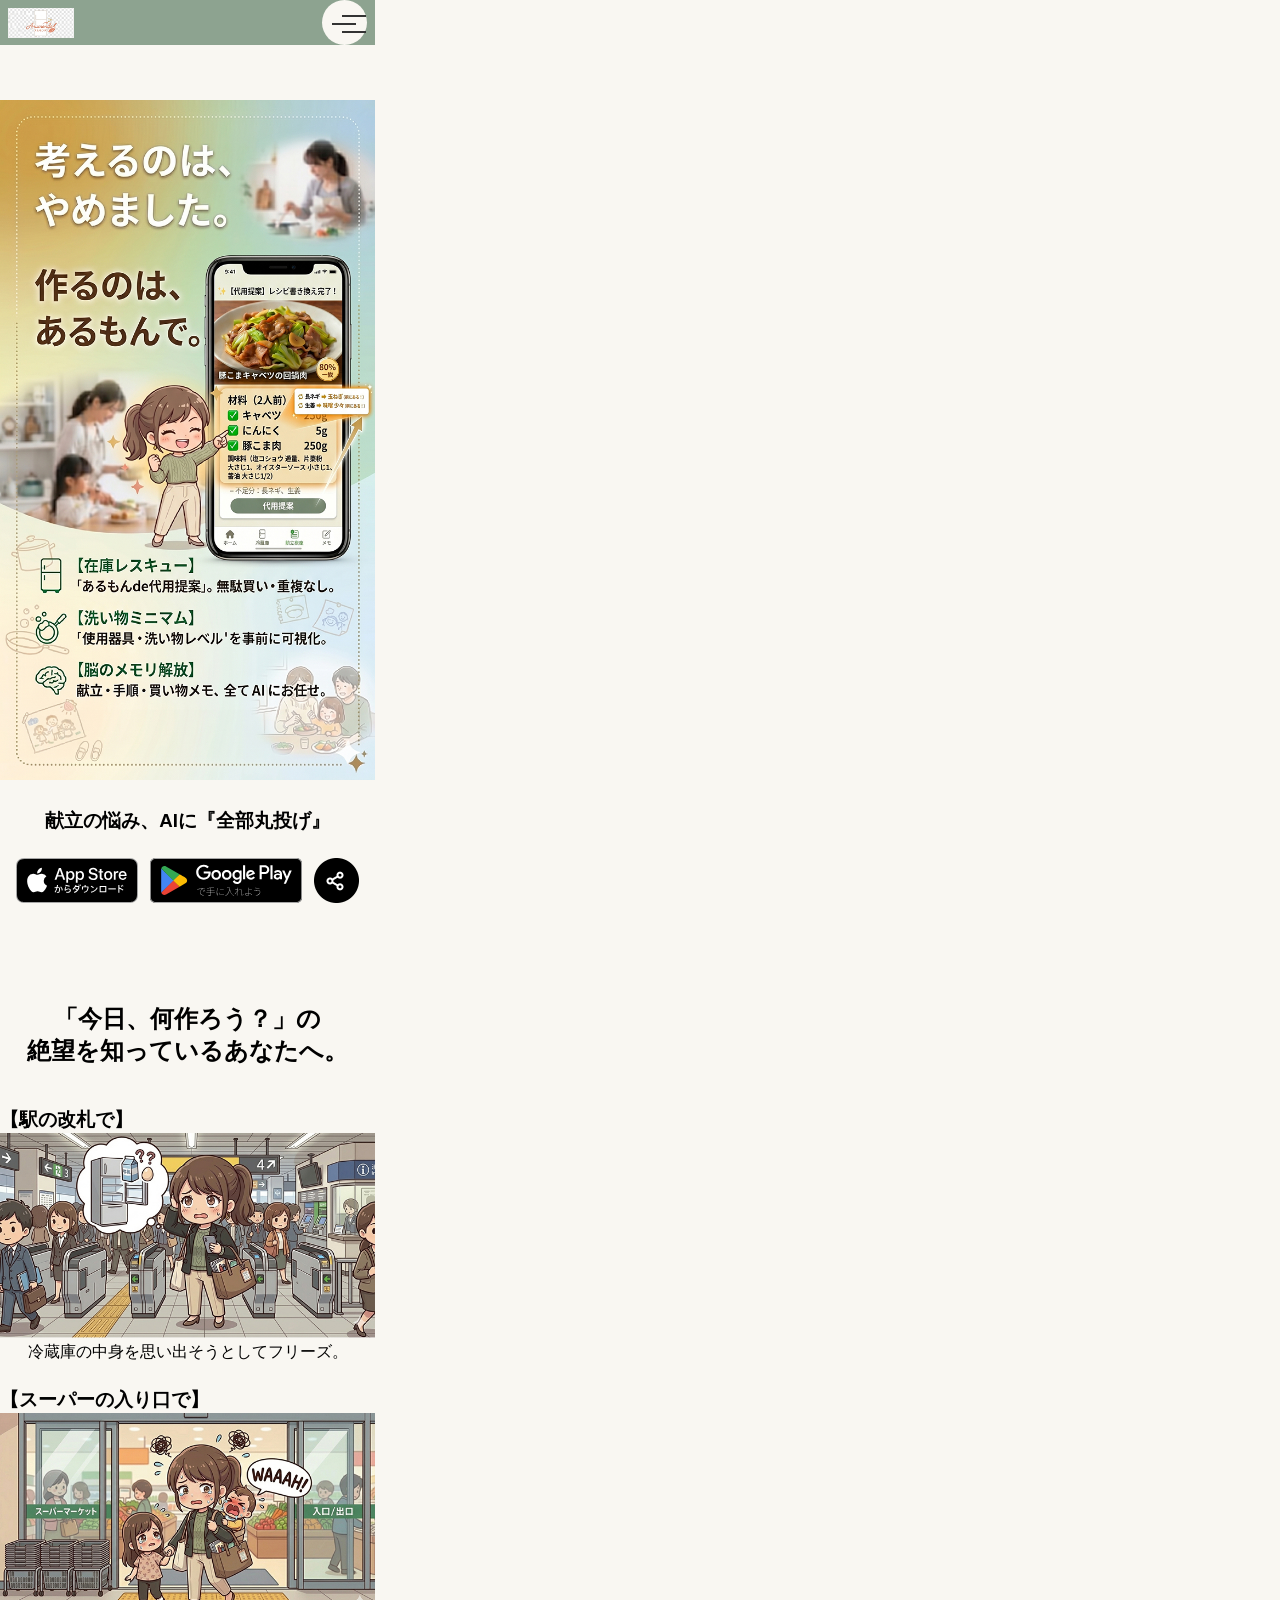
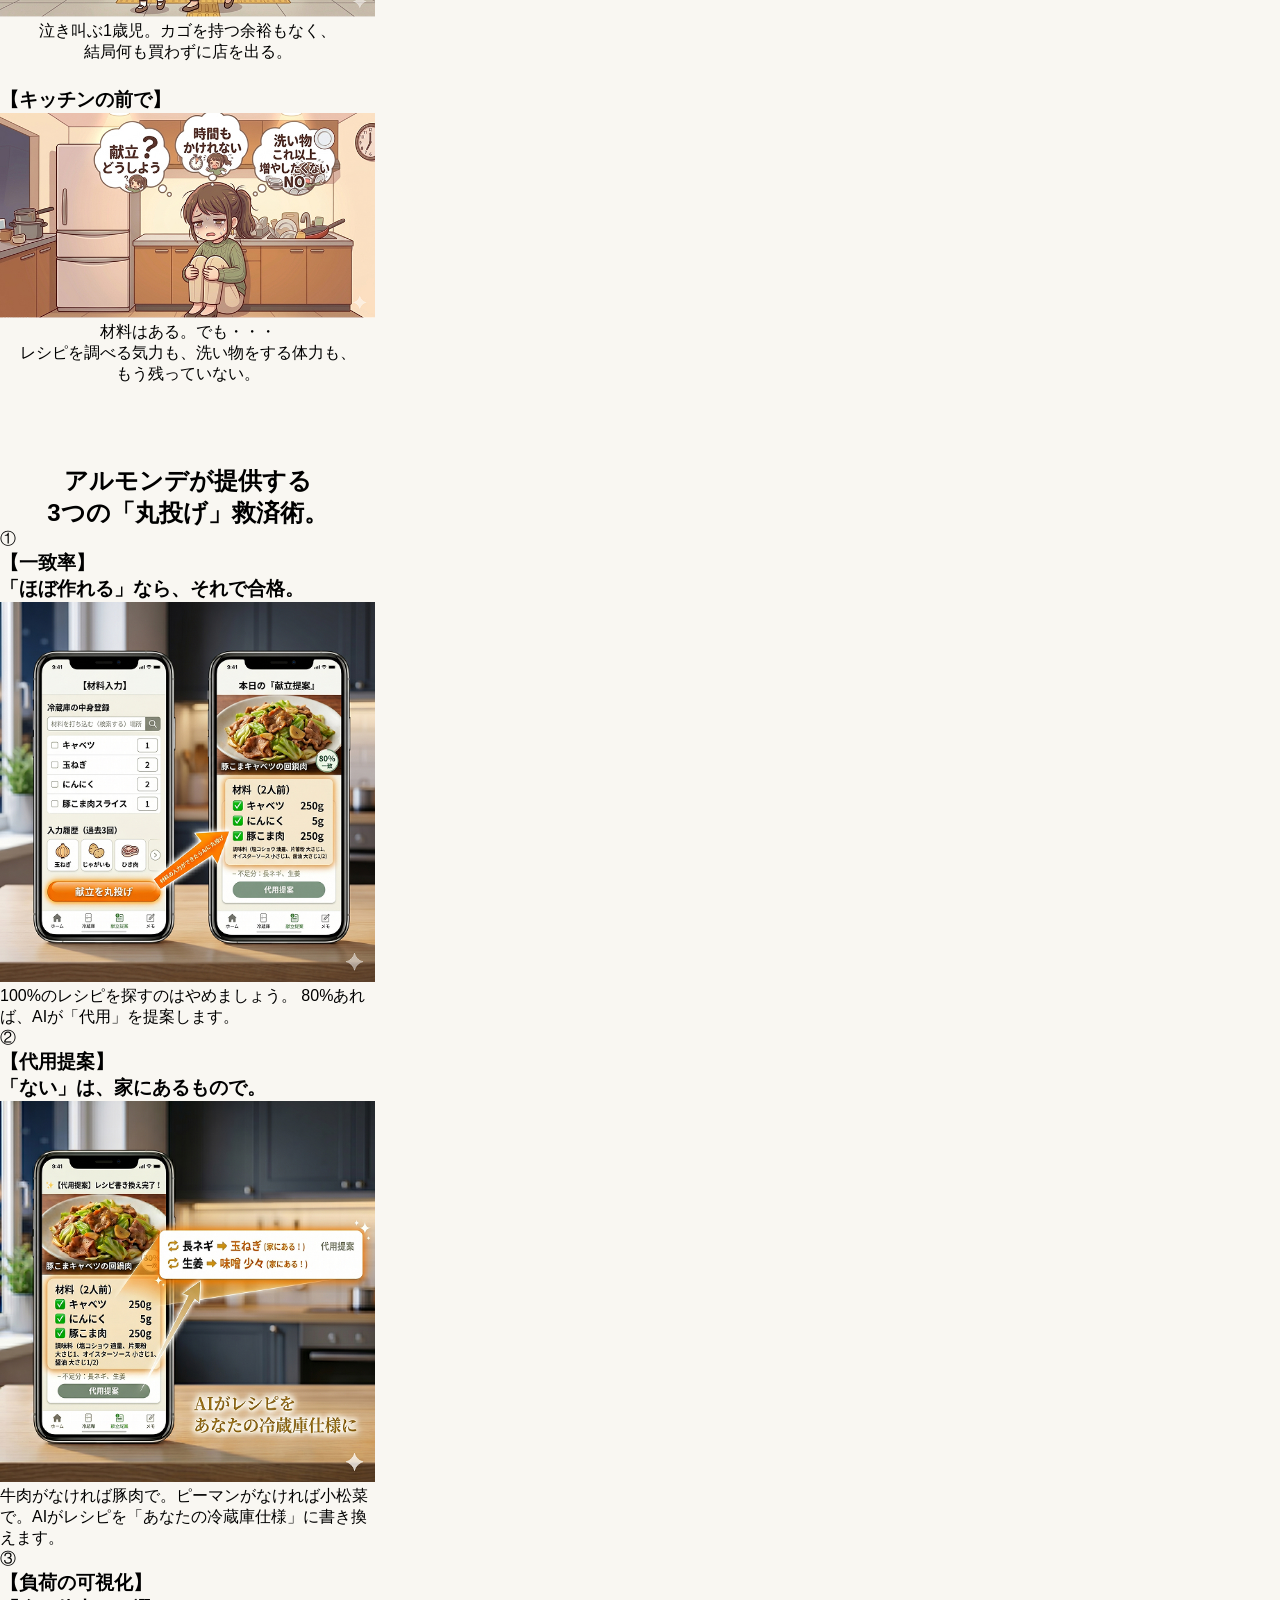
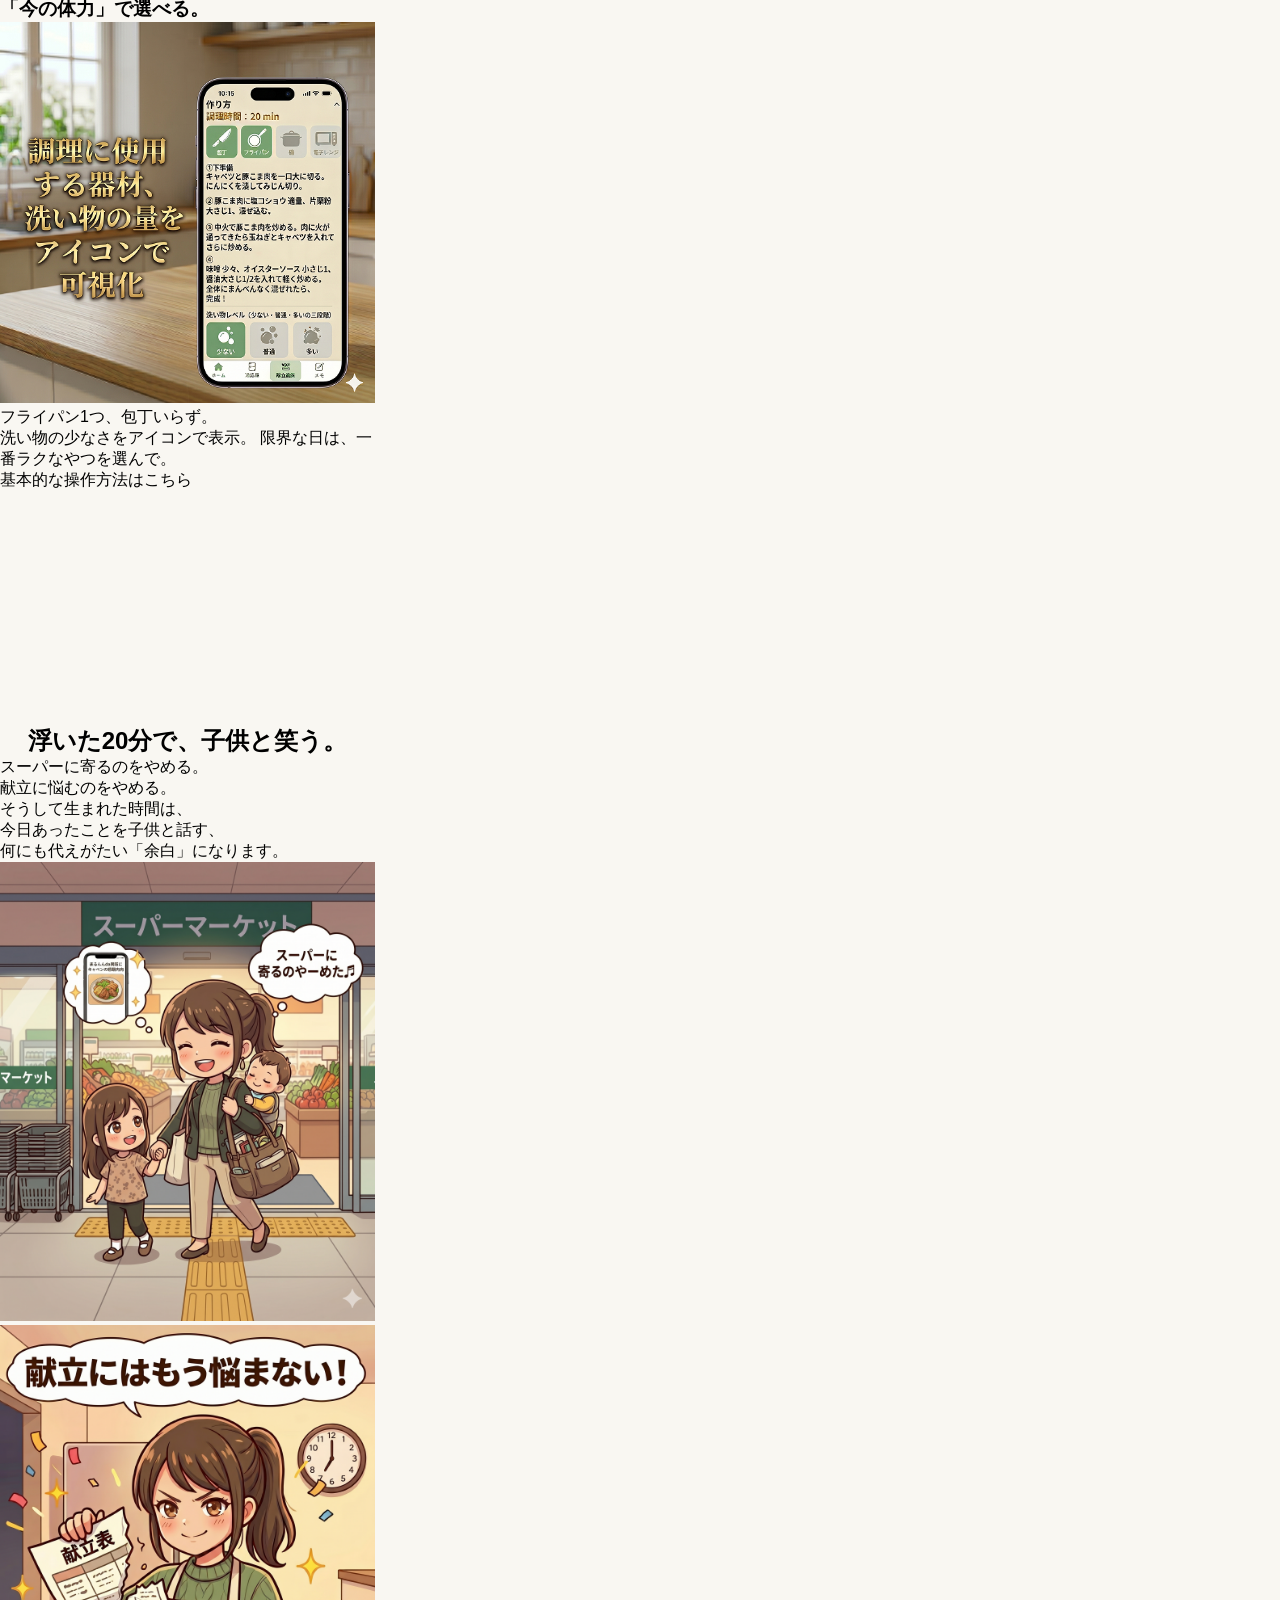
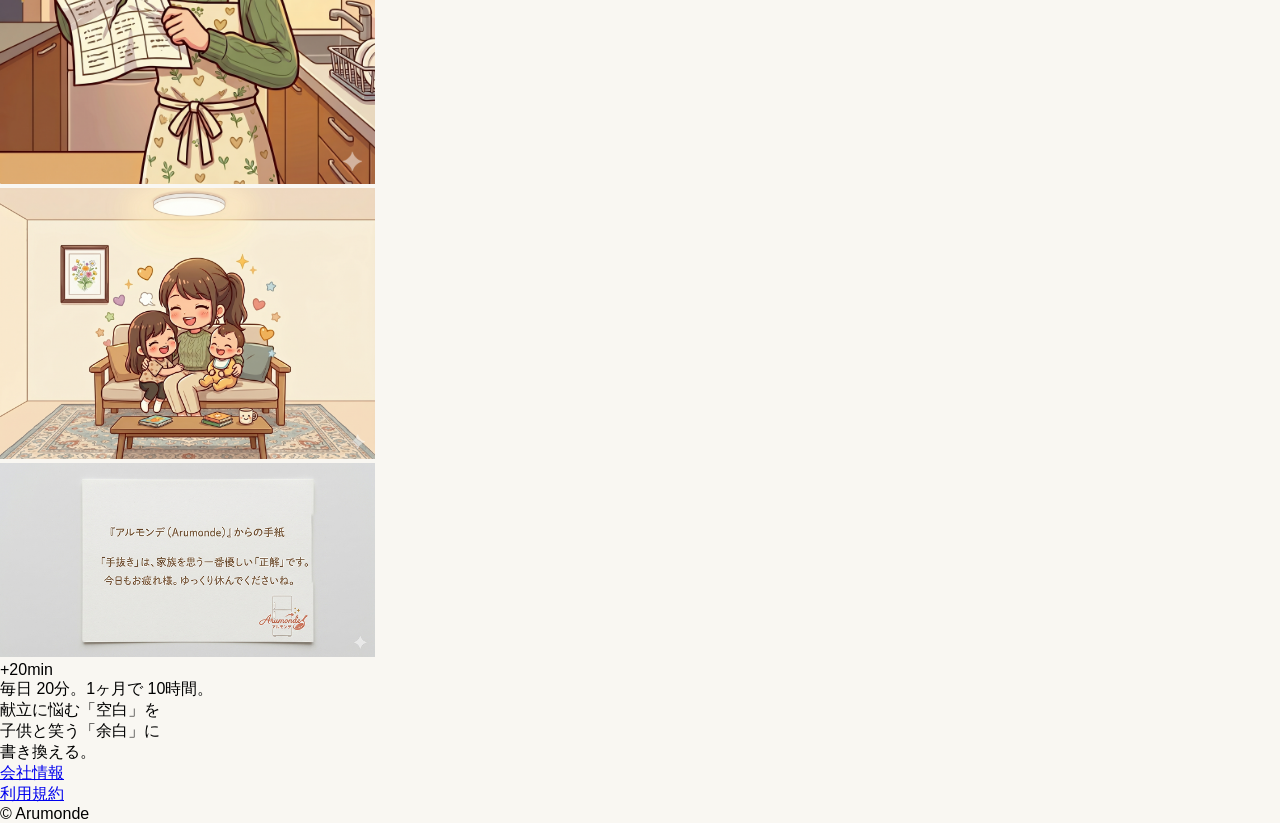
==== index.html @ bc89252e "20260416_放課後作業_main" ====
<!DOCTYPE html>
<html lang="ja">
<head>
    <meta charset="UTF-8">
    <meta name="viewport" content="width=device-width, initial-scale=1.0">
    <title>Arumonde</title>
    <meta name="description" content="">
    <link rel="stylesheet" href="css/style.css">
    <script src="js/script.js" defer></script>
</head>

<body>
    <!-- //ハンバーガーメニュー -->
    <!-- ドロワーボタン -->
    <!-- <button class="drawerButton">
        <span></span>
        <span></span>
        <span></span>
    </button> -->

    <header>
        <div class="header-inner">
            <div class="header-logo">
                <a href="index.html">
                    <img src="images/logo.png" alt="ブランドロゴ">
                </a>
            </div>

            <button type="button" class="hamburger-btn" id="js-hamburger-btn">
                <span></span>
            </button>
        </div>

        <nav id="hamburger-menu">
            <div class="hamburger-content">
                <ul class="menu-list">
                    <li><a href="#">TOP</a></li>
                    <li><a href="#">絶望を知っているあなたへ</a></li>
                    <li><a href="#">3つの丸投げ救済術</a></li>
                    <li><a href="#">20分の余白</a></li>
                    <li><a href="#">Arumondeからの手紙</a></li>
                    <li><a href="#">会社情報</a></li>
                    <li><a href="#">利用規約</a></li> 
                </ul>
            </div>

            <div class="download-container">
                <ul>
                    <li><a href="#"><img src="images/Download_AppStore.svg" alt="Appのダウンロードボタン"></a></li>
                    <li><a href="#"><img src="images/Download_GooglePlay.svg" alt="GooglePlayのダウンロードボタン"></a></li>
                    <li><a href="#"><img src="images/share.png" alt="shareボタンのアイコン"></a></li>
                </ul>
            </div>

            <div class="menu-logo">
            <!-- <a href="/"> -->
                <img src="images/logo.png" alt="ブランドロゴ">
            <!-- </a> -->
            </div>
        </nav> 
    </header>


    <main>
        <section id="hero" class="section-hero">
        <div class="hero-container">
            <div class="hero-visual">
                <img src="images/TOP.jpg" alt="アルモンデ：考えるのを、やめました。作るのは、あるもんで。">
                <h3>献立の悩み、AIに『全部丸投げ』</h3>
            </div>
        </div>
        </section>

            <div class="download-container">
                <ul>
                    <li><a href="#"><img src="images/Download_AppStore.svg" alt="Appのダウンロードボタン"></a></li>
                    <li><a href="#"><img src="images/Download_GooglePlay.svg" alt="GooglePlayのダウンロードボタン"></a></li>
                    <li><a href="#"><img src="images/share.png" alt="shareボタンのアイコン"></a></li>
                </ul>
            </div>


    <!-- // セクション01 絶望編  ------------------------------------ -->
        <section id="despair" class="section-despair">
            <div class="despair-container">
                
                <h2 class="despair-heading">
                    「今日、何作ろう？」の<br>
                    絶望を知っているあなたへ。</h2>

                <div class="despair-content-grid">

                    <article class="despair-card">
                        <h3 class="scene-title">【駅の改札で】</h3>
                        <div class="scene-img">
                            <img src="images/sec01_01.jpg" alt="駅の改札でフリーズする様子">
                        </div>
                        <div class="scene-body">
                            <p>冷蔵庫の中身を思い出そうとしてフリーズ。</p>
                        </div>
                    </article>

                    <article class="despair-card">
                        <h3 class="scene-title">【スーパーの入り口で】</h3>
                        <div class="scene-img">
                            <img src="images/sec01_02.jpg" alt="スーパーの入り口で泣き叫ぶ子供と困る様子">
                        </div>
                        <div class="scene-body">
                            <p>泣き叫ぶ1歳児。カゴを持つ余裕もなく、<br>
                                結局何も買わずに店を出る。</p>
                        </div>
                    </article>

                    <article class="despair-card">
                        <h3 class="scene-title">【キッチンの前で】</h3>
                        <div class="scene-img">
                            <img src="images/sec01_03.jpg" alt="台所で動けなくなっている様子">
                        </div>
                        <div class="scene-body">
                            <p>材料はある。でも・・・<br>
                                レシピを調べる気力も、洗い物をする体力も、<br>
                                もう残っていない。</p>
                        </div>
                    </article>
                </div>
            </div>
        </section>

    <!-- // セクション02 救済編  ------------------------------------ -->
        <section id="solutions" class="section-solutions">
            <div class="solutions-container">

            <h2 class="solutions-heading">
                アルモンデが提供する<br>
                3つの「丸投げ」救済術。</h2>

            <div class="solutions-list">

                <div class="solution-item">
                    <div class="solution-header">
                        <span class="solution-number">①</span>
                        <h3 class="solution-title">
                            【一致率】<br>
                            「ほぼ作れる」なら、それで合格。</h3>
                    </div>
                    <div class="solution-visual">
                        <img src="images/sec02_01.jpg" alt="レシピの一致率表示のイメージ">
                    </div>
                    <div class="solution-body">
                        <p>100%のレシピを探すのはやめましょう。
                            80%あれば、AIが「代用」を提案します。</p>
                    </div>
                </div>

                <div class="solution-item">
                    <div class="solution-header">
                        <span class="solution-number">②</span>
                        <h3 class="solution-title">
                            【代用提案】<br>
                            「ない」は、家にあるもので。</h3>
                    </div>
                    <div class="solution-visual">
                        <img src="images/sec02_02.jpg" alt="食材の代用提案イメージ">
                    </div>
                    <div class="solution-body">
                        <p>牛肉がなければ豚肉で。ピーマンがなければ小松菜で。AIがレシピを「あなたの冷蔵庫仕様」に書き換えます。</p>
                    </div>
                </div>

                <div class="solution-item">
                    <div class="solution-header">
                        <span class="solution-number">③</span>
                        <h3 class="solution-title">
                            【負荷の可視化】<br>
                            「今の体力」で選べる。</h3>
                    </div>
                    <div class="solution-visual">
                        <img src="images/sec02_03.jpg" alt="調理負荷のアイコン表示イメージ">
                    </div>
                    <div class="solution-body">
                        <p>フライパン1つ、包丁いらず。<br>
                            洗い物の少なさをアイコンで表示。
                            限界な日は、一番ラクなやつを選んで。</p>
                    </div>
                    </div>
                </div>

                <div>
                    <p>基本的な操作方法はこちら</p>
                    <!-- **ここにYouTubeを貼り付ける** -->
                    <video src=""></video>
                </div>
            </div>
        </section>

    <!-- // セクション03 20分の余白  --------------------------------- -->
        <section id="experience" class="section-experience">
            <div class="experience-container">

                <div class="experience-header">
                    <h2 class="experience-title">浮いた20分で、子供と笑う。</h2>
                </div>

                <div class="experience-copy">
                    <p>
                        スーパーに寄るのをやめる。<br>
                        献立に悩むのをやめる。<br>
                        そうして生まれた時間は、<br>
                        今日あったことを子供と話す、<br>
                        何にも代えがたい「余白」になります。
                    </p>
                </div>

                <div class="experience-gallery">
                    <div class="gallery-row-top">
                        <div class="gallery-item img-upper-left">
                            <img src="images/sec03_01.png" alt="スーパーに寄るのをやめたイメージ1">
                        </div>
                        <div class="gallery-item img-upper-right">
                            <img src="images/sec03_02.png" alt="献立に悩むのをやめたイメージ2">
                        </div>
                    </div>

                    <div class="gallery-row-bottom">
                        <div class="gallery-item img-lower-full">
                            <img src="images/sec03_03.png" alt="家族の団らんのイメージ">
                        </div>
                    </div>
                </div>
            </div>
        </section> 

    <!-- // セクション04 手紙  ------------------------------------ -->
        <section>
            <div>
                <img src="images/sec04_letter.jpg" alt="アルモンデからの手紙イメージ">
            </div>
        </section>
    </main>


    <footer class="site-footer">
        <div class="footer-cta">
            <div class="cta-container">
                
                <div class="cta-hero-text">
                    <span class="plus-symbol">+</span>20min
                </div>

                <p class="cta-stats">
                    毎日 20分。1ヶ月で 10時間。
                </p>

                <p class="cta-message">
                    献立に悩む「空白」を<br>
                    子供と笑う「余白」に<br>
                    書き換える。
                </p>
            </div>
        </div>

        <div class="footer-info">
            <div class="info-container">

                <ul class="footer-nav">
                    <li><a href="company.html">会社情報</a></li>
                    <li><a href="terms.html">利用規約</a></li>
                </ul>

                <p class="copyright">&copy; Arumonde</p>
            </div>
        </div>
    </footer>
</body>

</html>
---- css/style.css ----
@charset "UTF-8";
/* これはリセットCSSです */
/* resset.dev • v5.0.2 */
/* # =================================================================
   # Global selectors
   # ================================================================= */
html {
  box-sizing: border-box;
  -webkit-text-size-adjust: 100%; /* Prevent adjustments of font size after orientation changes in iOS */
  word-break: normal;
  -moz-tab-size: 4;
  -o-tab-size: 4;
     tab-size: 4;
  font-size: 100%;
  max-width: 375px; /* スマホ幅375pxを基準にする */
}

*,
::before,
::after {
  background-repeat: no-repeat; /* Set `background-repeat: no-repeat` to all elements and pseudo elements */
  box-sizing: inherit;
}

::before,
::after {
  text-decoration: inherit; /* Inherit text-decoration and vertical align to ::before and ::after pseudo elements */
  vertical-align: inherit;
}

* {
  padding: 0; /* Reset `padding` and `margin` of all elements */
  margin: 0;
}

/* # =================================================================
   # General elements
   # ================================================================= */
hr {
  overflow: visible; /* Show the overflow in Edge and IE */
  height: 0; /* Add the correct box sizing in Firefox */
  color: inherit; /* Correct border color in Firefox. */
}

details,
main {
  display: block; /* Render the `main` element consistently in IE. */
}

summary {
  display: list-item; /* Add the correct display in all browsers */
}

small {
  font-size: 80%; /* Set font-size to 80% in `small` elements */
}

[hidden] {
  display: none; /* Add the correct display in IE */
}

abbr[title] {
  border-bottom: none; /* Remove the bottom border in Chrome 57 */
  /* Add the correct text decoration in Chrome, Edge, IE, Opera, and Safari */
  text-decoration: underline;
  -webkit-text-decoration: underline dotted;
          text-decoration: underline dotted;
}

a {
  background-color: transparent; /* Remove the gray background on active links in IE 10 */
}

a:active,
a:hover {
  outline-width: 0; /* Remove the outline when hovering in all browsers */
}

code,
kbd,
pre,
samp {
  font-family: monospace, monospace; /* Specify the font family of code elements */
}

pre {
  font-size: 1em; /* Correct the odd `em` font sizing in all browsers */
}

b,
strong {
  font-weight: bolder; /* Add the correct font weight in Chrome, Edge, and Safari */
}

/* https://gist.github.com/unruthless/413930 */
sub,
sup {
  font-size: 75%;
  line-height: 0;
  position: relative;
  vertical-align: baseline;
}

sub {
  bottom: -0.25em;
}

sup {
  top: -0.5em;
}

table {
  border-color: inherit; /* Correct border color in all Chrome, Edge, and Safari. */
  text-indent: 0; /* Remove text indentation in Chrome, Edge, and Safari */
}

iframe {
  border-style: none;
}

/* # =================================================================
   # Forms
   # ================================================================= */
input {
  border-radius: 0;
}

[type=number]::-webkit-inner-spin-button,
[type=number]::-webkit-outer-spin-button {
  height: auto; /* Correct the cursor style of increment and decrement buttons in Chrome */
}

[type=search] {
  -webkit-appearance: textfield; /* Correct the odd appearance in Chrome and Safari */
  outline-offset: -2px; /* Correct the outline style in Safari */
}

[type=search]::-webkit-search-decoration {
  -webkit-appearance: none; /* Remove the inner padding in Chrome and Safari on macOS */
}

textarea {
  overflow: auto; /* Internet Explorer 11+ */
  resize: vertical; /* Specify textarea resizability */
}

button,
input,
optgroup,
select,
textarea {
  font: inherit; /* Specify font inheritance of form elements */
}

optgroup {
  font-weight: bold; /* Restore the font weight unset by the previous rule */
}

button {
  overflow: visible; /* Address `overflow` set to `hidden` in IE 8/9/10/11 */
}

button,
select {
  text-transform: none; /* Firefox 40+, Internet Explorer 11- */
}

/* Apply cursor pointer to button elements */
button,
[type=button],
[type=reset],
[type=submit],
[role=button] {
  cursor: pointer;
}

/* Remove inner padding and border in Firefox 4+ */
button::-moz-focus-inner,
[type=button]::-moz-focus-inner,
[type=reset]::-moz-focus-inner,
[type=submit]::-moz-focus-inner {
  border-style: none;
  padding: 0;
}

/* Replace focus style removed in the border reset above */
button:-moz-focusring,
[type=button]::-moz-focus-inner,
[type=reset]::-moz-focus-inner,
[type=submit]::-moz-focus-inner {
  outline: 1px dotted ButtonText;
}

button,
html [type=button],
[type=reset],
[type=submit] {
  -webkit-appearance: button; /* Correct the inability to style clickable types in iOS */
}

/* Remove the default button styling in all browsers */
button,
input,
select,
textarea {
  background-color: transparent;
  border-style: none;
}

a:focus,
button:focus,
input:focus,
select:focus,
textarea:focus {
  outline-width: 0;
}

/* Style select like a standard input */
select {
  -moz-appearance: none; /* Firefox 36+ */
  -webkit-appearance: none; /* Chrome 41+ */
}

select::-ms-expand {
  display: none; /* Internet Explorer 11+ */
}

select::-ms-value {
  color: currentColor; /* Internet Explorer 11+ */
}

legend {
  border: 0; /* Correct `color` not being inherited in IE 8/9/10/11 */
  color: inherit; /* Correct the color inheritance from `fieldset` elements in IE */
  display: table; /* Correct the text wrapping in Edge and IE */
  max-width: 100%; /* Correct the text wrapping in Edge and IE */
  white-space: normal; /* Correct the text wrapping in Edge and IE */
  max-width: 100%; /* Correct the text wrapping in Edge 18- and IE */
}

::-webkit-file-upload-button {
  /* Correct the inability to style clickable types in iOS and Safari */
  -webkit-appearance: button;
  color: inherit;
  font: inherit; /* Change font properties to `inherit` in Chrome and Safari */
}

/* Replace pointer cursor in disabled elements */
[disabled] {
  cursor: default;
}

/* # =================================================================
   # Specify media element style
   # ================================================================= */
img {
  border-style: none; /* Remove border when inside `a` element in IE 8/9/10 */
  max-width: 100%;
}

/* Add the correct vertical alignment in Chrome, Firefox, and Opera */
progress {
  vertical-align: baseline;
}

/* # =================================================================
   # Accessibility
   # ================================================================= */
/* Specify the progress cursor of updating elements */
[aria-busy=true] {
  cursor: progress;
}

/* Specify the pointer cursor of trigger elements */
[aria-controls] {
  cursor: pointer;
}

/* Specify the unstyled cursor of disabled, not-editable, or otherwise inoperable elements */
[aria-disabled=true] {
  cursor: default;
}

body {
  font-family: "LINE Seed JP", sans-serif;
  font-weight: 400;
  background-color: #F9F7F2;
}

/* --- 1. 基本設定（メインコンテンツの埋もれ防止） --- */
body {
  margin: 0;
  padding: 0;
}

main {
  padding-top: 55px; /* 固定ヘッダーの高さ分だけ下に下げる */
}

/* --- 2. 固定ヘッダーバー --- */
.site-header {
  position: fixed;
  top: 0;
  left: 0;
  width: 100%;
  height: 55px;
  background-color: #8DA390;
  box-shadow: 0 2px 10px rgba(0, 0, 0, 0.05); /* 軽い影 */
  z-index: 1000;
}

.header-inner {
  max-width: 375px; /* スマホ幅375pxを基準にする */
  height: 100%;
  padding: 0 8px; /* 左右の余白 */
  display: flex;
  justify-content: space-between; /* ロゴとボタンを左右に飛ばす */
  align-items: center; /* 上下中央揃え */
  background-color: #8DA390;
}

/* ロゴのサイズ */
.header-logo img {
  height: 30px; /* 55pxに収まるよう調整 */
  width: auto;
  display: block;
}

/* --- 3. ハンバーガーボタン（JSのis-activeで変化） --- */
.hamburger-btn {
  -webkit-appearance: none;
     -moz-appearance: none;
          appearance: none;
  background: transparent;
  border: none;
  cursor: pointer;
  width: 45px;
  height: 45px;
  background-color: #F9F7F2;
  border-radius: 28px;
  position: relative;
  z-index: 1100; /* メニューより上に */
}

/* 三本線の共通設定 */
.hamburger-btn span,
.hamburger-btn span::before,
.hamburger-btn span::after {
  content: "";
  display: block;
  height: 2px;
  width: 24px;
  background-color: #333;
  position: absolute;
  left: 10px;
  transition: all 0.3s ease; /* アニメーション速度 */
}

/* 線を上下に配置 */
.hamburger-btn span::before {
  top: -8px;
}

.hamburger-btn span::after {
  top: 8px;
}

/* 【JSで付与されるクラス】ボタンが×になる設定 */
.hamburger-btn.is-active span {
  background-color: transparent; /* 真ん中の線を消す */
}

.hamburger-btn.is-active span::before {
  transform: rotate(45deg);
  top: 0;
}

.hamburger-btn.is-active span::after {
  transform: rotate(-45deg);
  top: 0;
}

/* --- 4. スライドメニュー本体 --- */
#hamburger-menu {
  position: fixed;
  top: 0; /* 55pxからではなく0からにすると全画面感が出る */
  right: -100%; /* 初期状態は画面の外（右） */
  width: 100%;
  height: 100vh;
  background-color: rgba(255, 255, 255, 0.98);
  z-index: 1050;
  transition: right 0.4s ease; /* スライドの速さ */
  padding-top: 80px; /* ボタンと被らないように上部を開ける */
  overflow-y: auto;
}

/* 【JSで付与されるクラス】メニューが右から出てくる */
#hamburger-menu.is-active {
  right: 0;
}

/* --- 5. メニュー内部のレイアウト --- */
.hamburger-content {
  display: flex;
  flex-direction: column;
  align-items: center;
  padding: 20px;
}

/* リンク一覧 */
.hamburger-content ul {
  list-style: none;
  padding: 0;
  margin: 0 0 30px 0;
  text-align: center;
}

.hamburger-content ul li {
  margin-bottom: 20px;
}

.hamburger-content ul li a {
  text-decoration: none;
  color: #333;
  font-size: 16px;
  font-weight: bold;
}

/* ダウンロードボタン画像 */
.download-container ul {
  display: flex; /* 横並びにする */
  list-style: none; /* メニューの「・」を消す */
  padding: 0; /* 余計な余白をリセット */
  margin: 0; /* 余計な余白をリセット */
  justify-content: center; /* 中央寄せ（左寄せなら flex-start） */
  align-items: center; /* 垂直方向の真ん中を揃える */
  gap: 12px; /* ボタン同士の隙間（お好みで調整） */
}

.download-container img {
  width: auto;
  height: 45px;
}

/* ロゴ */
.menu-logo {
  margin-top: 40px;
  padding-bottom: 50px;
}

.menu-logo img {
  width: 120px;
  height: auto;
}

.hero-visual h3 {
  font-weight: 700;
  text-align: center;
  margin: 24px 0;
}

h2 {
  font-size: 24px;
  text-align: center;
}

#despair,
#solutions,
#experience {
  margin-top: 80px;
}

.despair-heading {
  display: flex;
  justify-content: center;
  padding: 16px;
}

.scene-title {
  margin-top: 24px;
}

.scene-body p {
  text-align: center;
}/*# sourceMappingURL=style.css.map */
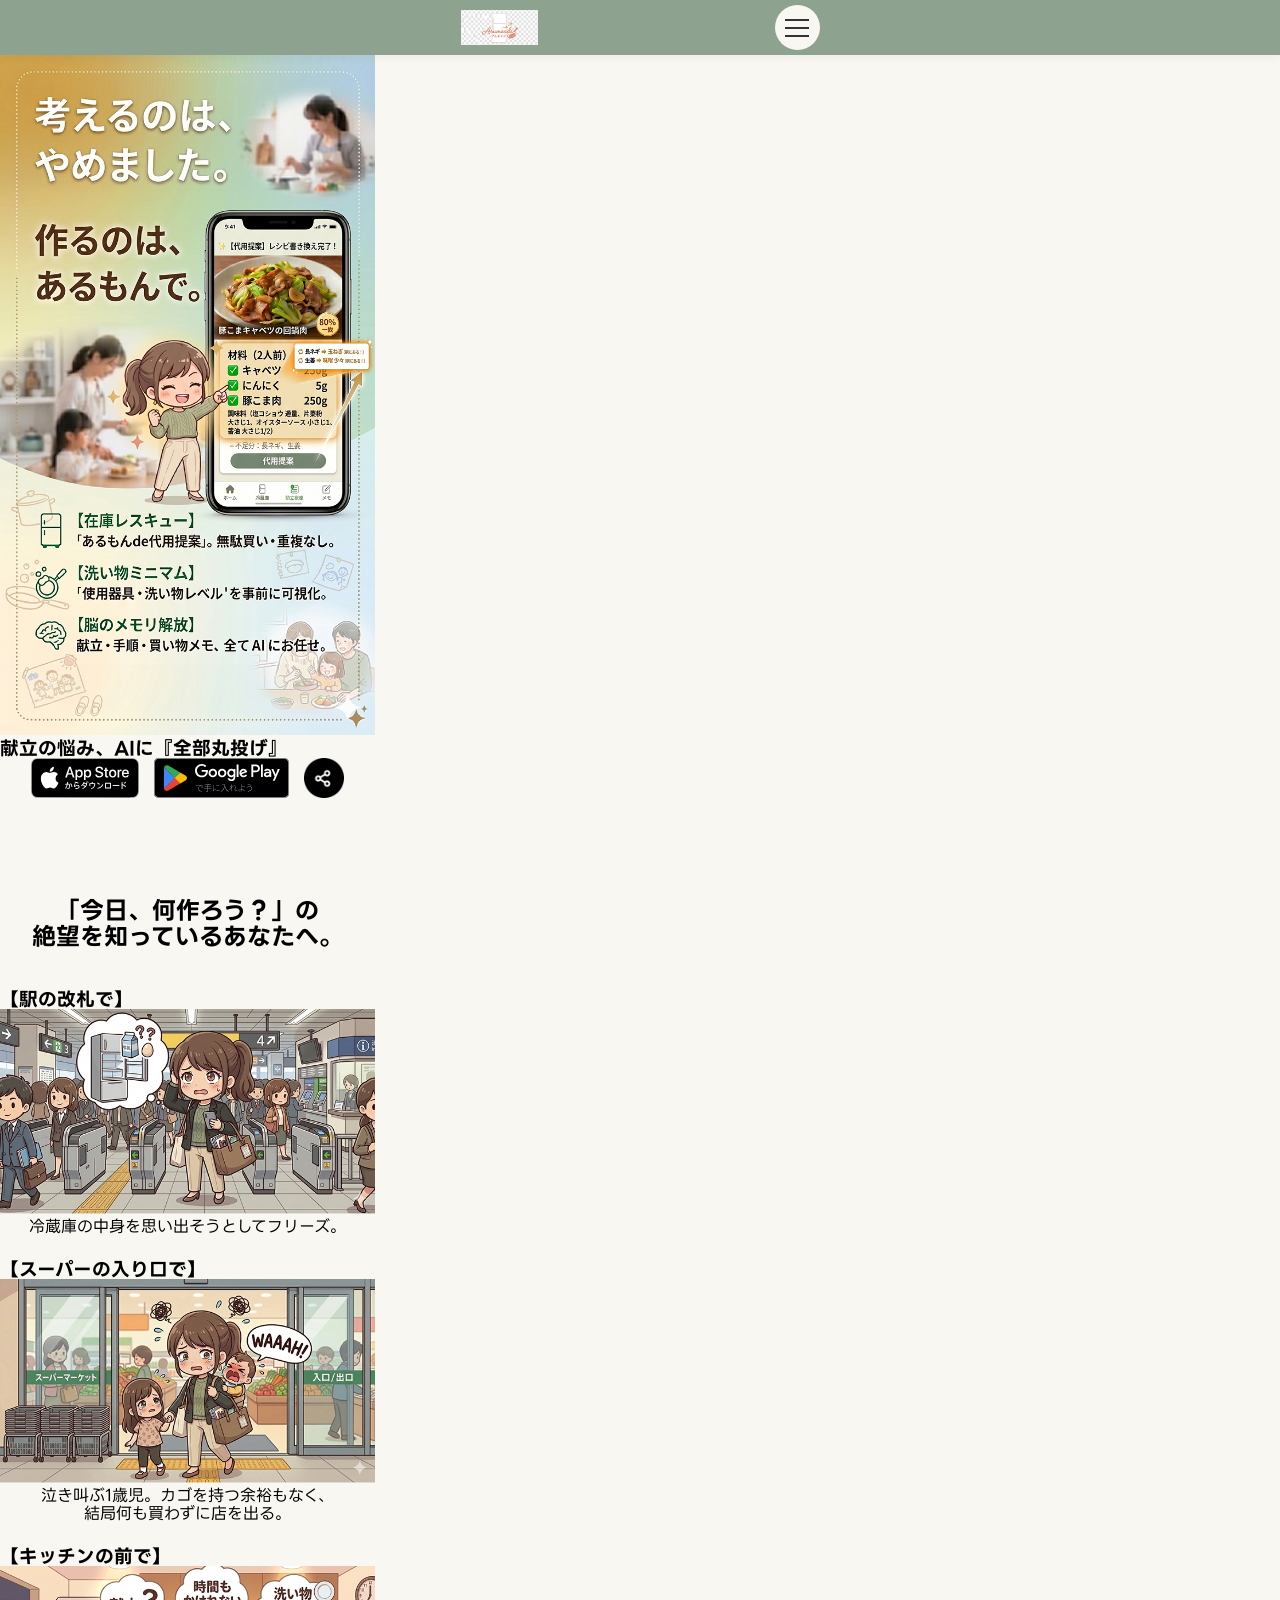
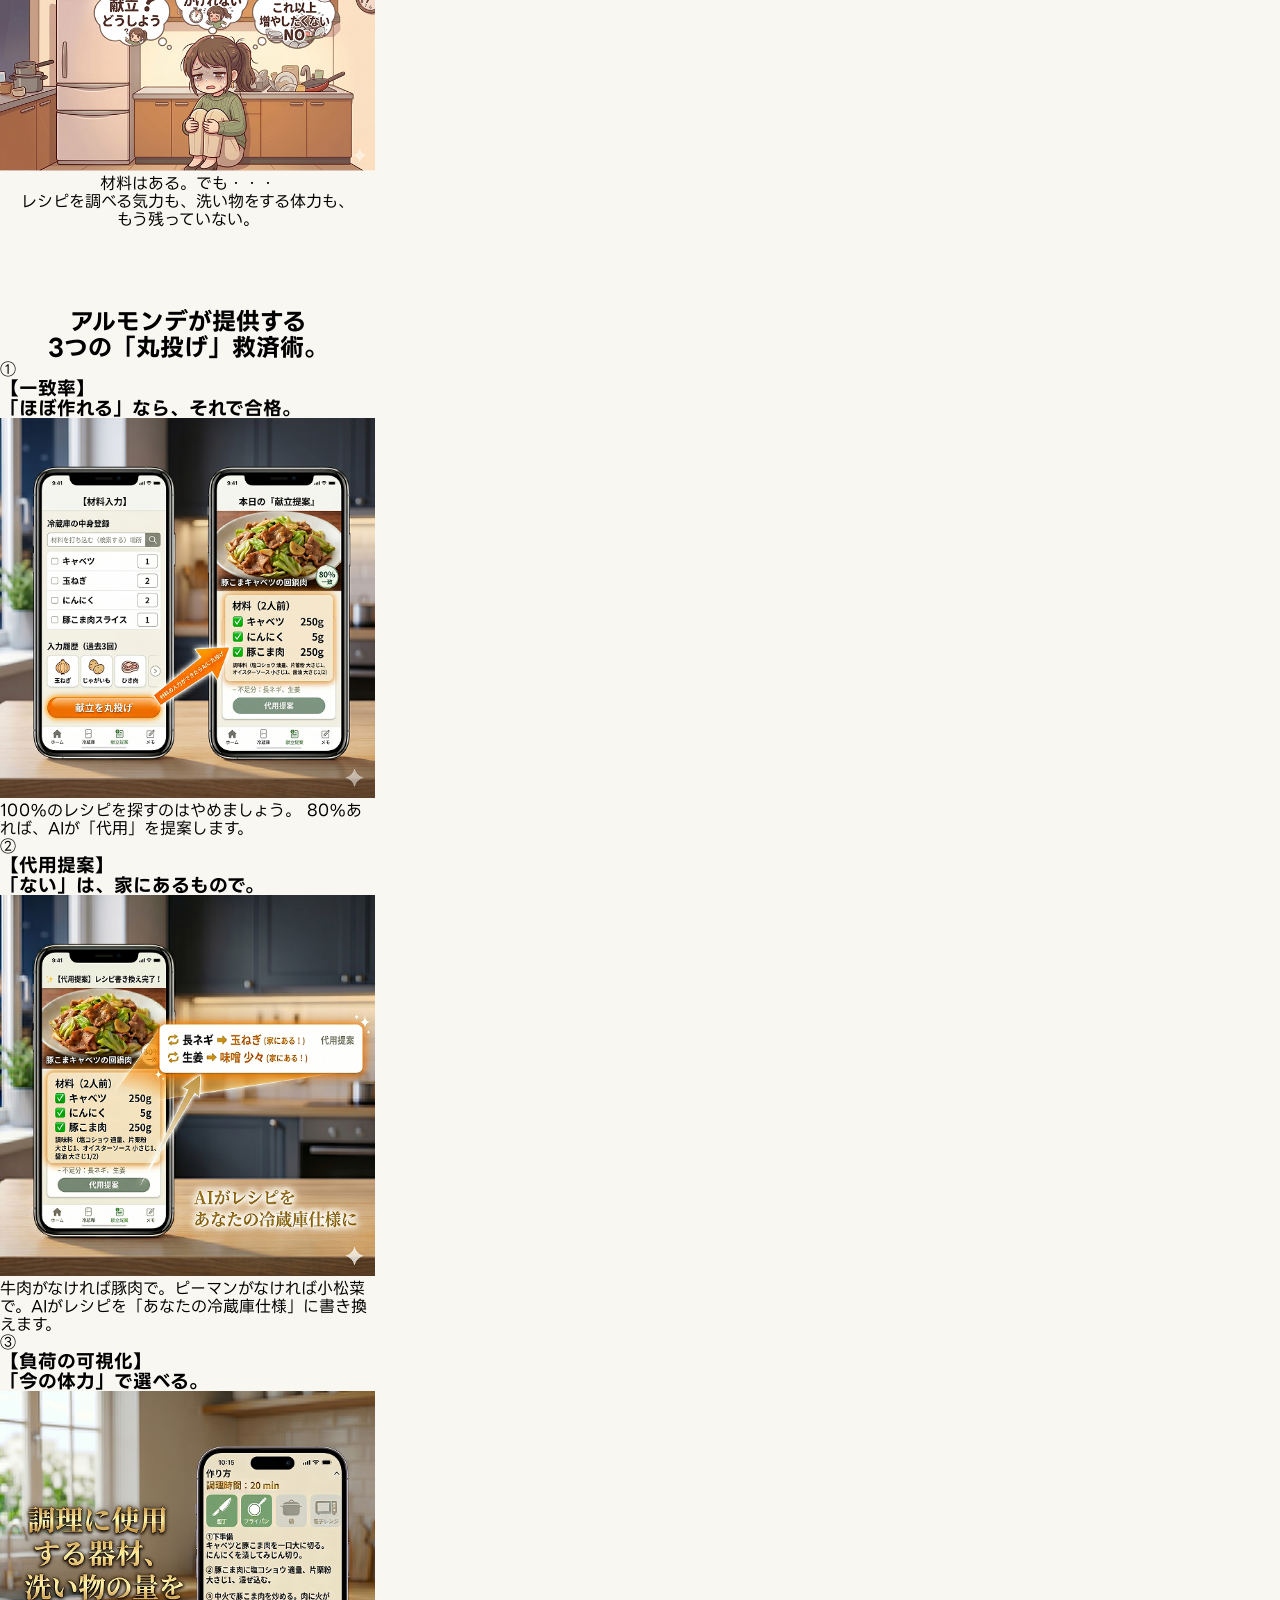
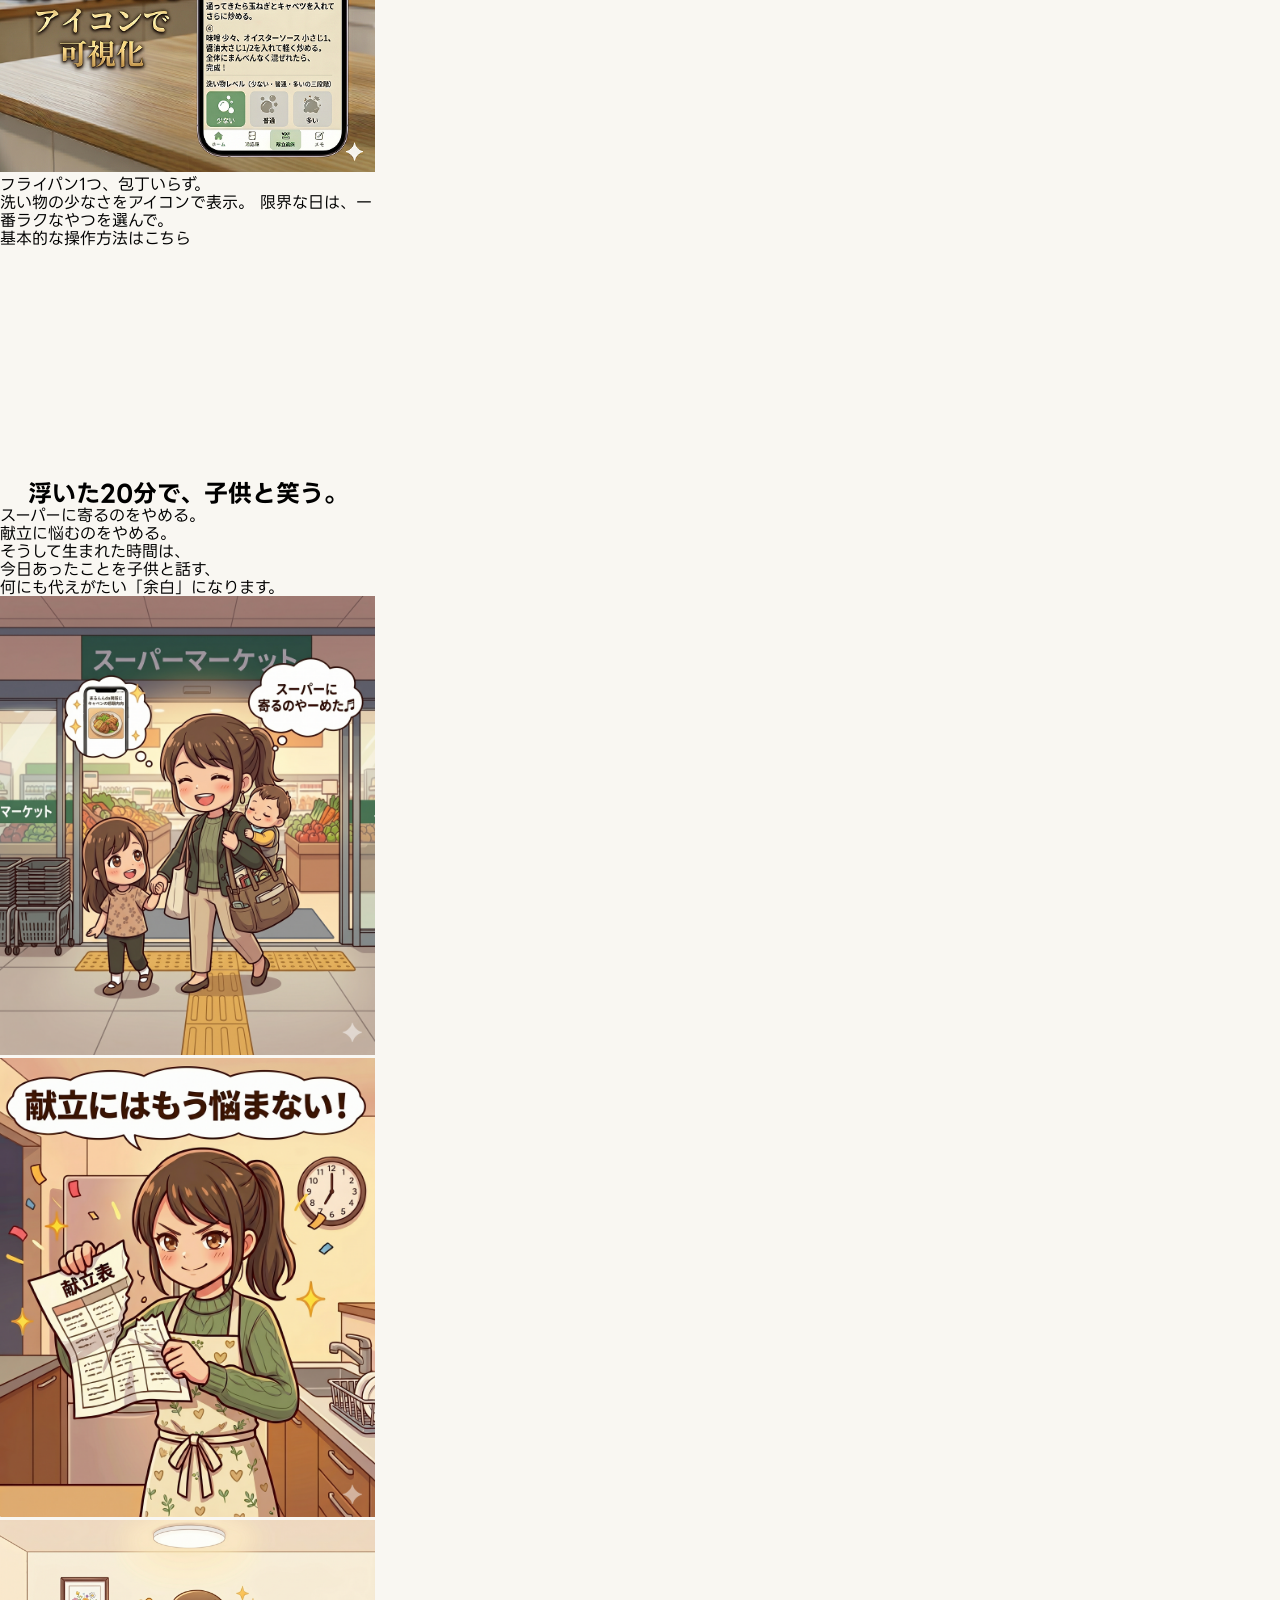
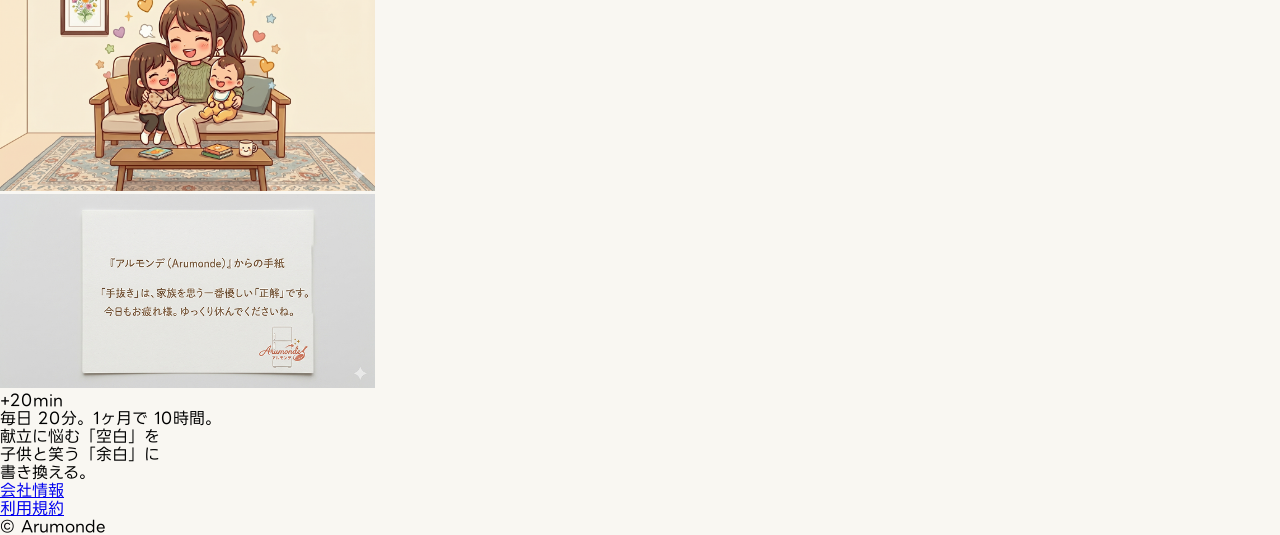
==== commit 763ca3bd: "20260417_font-family設定" ====
--- a/index.html
+++ b/index.html
@@ -5,6 +5,10 @@
     <meta name="viewport" content="width=device-width, initial-scale=1.0">
     <title>Arumonde</title>
     <meta name="description" content="">
+
+    <link rel="preconnect" href="https://fonts.googleapis.com">
+    <link rel="preconnect" href="https://fonts.gstatic.com" crossorigin>
+    <link href="https://fonts.googleapis.com/css2?family=LINE+Seed+JP:wght@400;700&display=swap" rel="stylesheet">
     <link rel="stylesheet" href="css/style.css">
     <script src="js/script.js" defer></script>
 </head>
@@ -18,7 +22,7 @@
         <span></span>
     </button> -->
 
-    <header>
+    <header class="site-header">
         <div class="header-inner">
             <div class="header-logo">
                 <a href="index.html">
--- a/css/style.css
+++ b/css/style.css
@@ -287,14 +287,14 @@
   background-color: #F9F7F2;
 }
 
-/* --- 1. 基本設定（メインコンテンツの埋もれ防止） --- */
+/* --- 1. 基本設定 --- */
 body {
   margin: 0;
   padding: 0;
 }
 
 main {
-  padding-top: 55px; /* 固定ヘッダーの高さ分だけ下に下げる */
+  padding-top: 55px; /* 固定ヘッダーの高さ分 */
 }
 
 /* --- 2. 固定ヘッダーバー --- */
@@ -305,41 +305,46 @@
   width: 100%;
   height: 55px;
   background-color: #8DA390;
-  box-shadow: 0 2px 10px rgba(0, 0, 0, 0.05); /* 軽い影 */
+  box-shadow: 0 2px 10px rgba(0, 0, 0, 0.05);
   z-index: 1000;
 }
 
 .header-inner {
-  max-width: 375px; /* スマホ幅375pxを基準にする */
+  max-width: 375px; /* スマホ基準 */
+  margin: 0 auto;
   height: 100%;
-  padding: 0 8px; /* 左右の余白 */
+  padding: 0 8px;
   display: flex;
-  justify-content: space-between; /* ロゴとボタンを左右に飛ばす */
-  align-items: center; /* 上下中央揃え */
-  background-color: #8DA390;
-}
-
-/* ロゴのサイズ */
+  justify-content: space-between;
+  align-items: center;
+  background-color: #8DA390; /* ロゴの背景が白く見える場合はここをチェック */
+}
+
+/* ロゴのサイズ調整 */
 .header-logo img {
-  height: 30px; /* 55pxに収まるよう調整 */
+  height: 35px; /* 少し大きく調整 */
   width: auto;
   display: block;
-}
-
-/* --- 3. ハンバーガーボタン（JSのis-activeで変化） --- */
+  -o-object-fit: contain;
+     object-fit: contain;
+}
+
+/* --- 3. ハンバーガーボタン（三本線の位置修正済み） --- */
 .hamburger-btn {
   -webkit-appearance: none;
      -moz-appearance: none;
           appearance: none;
-  background: transparent;
+  background-color: #F9F7F2;
   border: none;
   cursor: pointer;
   width: 45px;
   height: 45px;
-  background-color: #F9F7F2;
-  border-radius: 28px;
+  border-radius: 50%; /* 正円に */
   position: relative;
-  z-index: 1100; /* メニューより上に */
+  z-index: 1100; /* メニューより上に配置 */
+  display: flex;
+  justify-content: center;
+  align-items: center;
 }
 
 /* 三本線の共通設定 */
@@ -352,22 +357,28 @@
   width: 24px;
   background-color: #333;
   position: absolute;
-  left: 10px;
-  transition: all 0.3s ease; /* アニメーション速度 */
-}
-
-/* 線を上下に配置 */
+  transition: all 0.3s ease;
+}
+
+/* 線の位置を完全に中央へ揃える */
+.hamburger-btn span {
+  /* 親のflex(center)により、このspanはボタンの真ん中に配置されます */
+  position: relative;
+}
+
 .hamburger-btn span::before {
   top: -8px;
+  left: 0;
 }
 
 .hamburger-btn span::after {
   top: 8px;
-}
-
-/* 【JSで付与されるクラス】ボタンが×になる設定 */
+  left: 0;
+}
+
+/* 【JSで付与】×印への変化 */
 .hamburger-btn.is-active span {
-  background-color: transparent; /* 真ん中の線を消す */
+  background-color: transparent;
 }
 
 .hamburger-btn.is-active span::before {
@@ -380,83 +391,79 @@
   top: 0;
 }
 
-/* --- 4. スライドメニュー本体 --- */
+/* --- 4. スライドメニュー（上から降ってくる仕様） --- */
 #hamburger-menu {
   position: fixed;
-  top: 0; /* 55pxからではなく0からにすると全画面感が出る */
-  right: -100%; /* 初期状態は画面の外（右） */
+  top: 0;
+  left: 0;
   width: 100%;
   height: 100vh;
-  background-color: rgba(255, 255, 255, 0.98);
+  background-color: rgba(255, 255, 255, 0.8);
+  /* 【追加】後ろのコンテンツを少しぼかすと高級感が出ます（グラスモーフィズム） */
+  backdrop-filter: blur(8px);
+  -webkit-backdrop-filter: blur(8px); /* Safari対策 */
   z-index: 1050;
-  transition: right 0.4s ease; /* スライドの速さ */
-  padding-top: 80px; /* ボタンと被らないように上部を開ける */
+  /* 上へ隠す設定 */
+  transform: translateY(-100%);
+  transition: transform 0.8s cubic-bezier(0.25, 1, 0.5, 1);
+  padding-top: 80px;
   overflow-y: auto;
-}
-
-/* 【JSで付与されるクラス】メニューが右から出てくる */
-#hamburger-menu.is-active {
-  right: 0;
-}
-
-/* --- 5. メニュー内部のレイアウト --- */
-.hamburger-content {
   display: flex;
   flex-direction: column;
   align-items: center;
-  padding: 20px;
-}
-
-/* リンク一覧 */
-.hamburger-content ul {
+}
+
+/* 【JSで付与】表示状態 */
+#hamburger-menu.is-active {
+  transform: translateY(0);
+}
+
+/* --- 5. メニュー内部の装飾 --- */
+.hamburger-content {
+  width: 100%;
+  text-align: center;
+}
+
+.menu-list {
   list-style: none;
   padding: 0;
-  margin: 0 0 30px 0;
-  text-align: center;
-}
-
-.hamburger-content ul li {
-  margin-bottom: 20px;
-}
-
-.hamburger-content ul li a {
+  margin: 0 0 90px 0;
+}
+
+.menu-list li {
+  margin-bottom: 25px;
+}
+
+.menu-list li a {
   text-decoration: none;
   color: #333;
-  font-size: 16px;
-  font-weight: bold;
-}
-
-/* ダウンロードボタン画像 */
+  font-size: 18px; /* 少し見やすく */
+  font-weight: 700;
+}
+
+/* ダウンロードエリア */
+.download-container {
+  margin-bottom: 40px;
+}
+
 .download-container ul {
-  display: flex; /* 横並びにする */
-  list-style: none; /* メニューの「・」を消す */
-  padding: 0; /* 余計な余白をリセット */
-  margin: 0; /* 余計な余白をリセット */
-  justify-content: center; /* 中央寄せ（左寄せなら flex-start） */
-  align-items: center; /* 垂直方向の真ん中を揃える */
-  gap: 12px; /* ボタン同士の隙間（お好みで調整） */
+  display: flex;
+  list-style: none;
+  padding: 0;
+  gap: 15px;
+  justify-content: center;
 }
 
 .download-container img {
+  height: 40px;
   width: auto;
-  height: 45px;
-}
-
-/* ロゴ */
-.menu-logo {
-  margin-top: 40px;
-  padding-bottom: 50px;
-}
-
+}
+
+/* メニュー内のロゴ */
 .menu-logo img {
-  width: 120px;
+  width: 140px;
   height: auto;
-}
-
-.hero-visual h3 {
-  font-weight: 700;
-  text-align: center;
-  margin: 24px 0;
+  margin-bottom: 50px;
 }
 
 h2 {
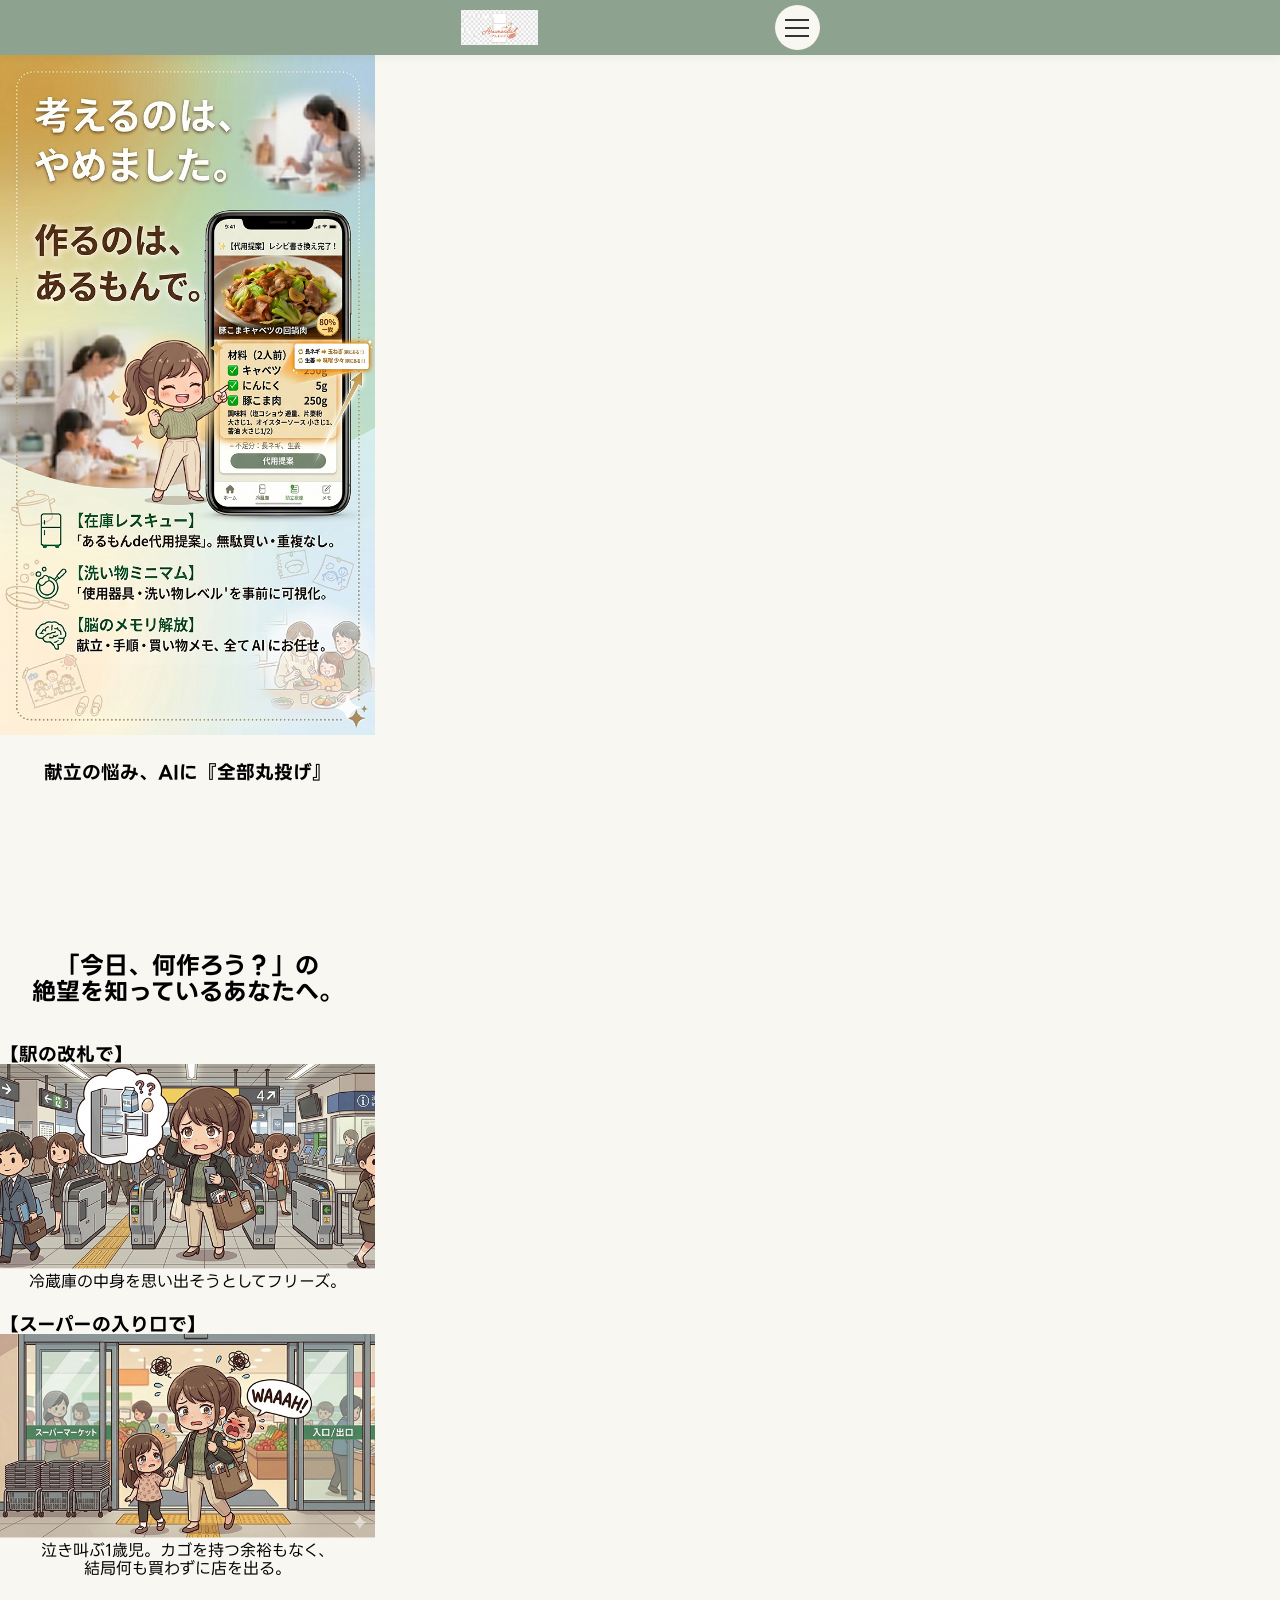
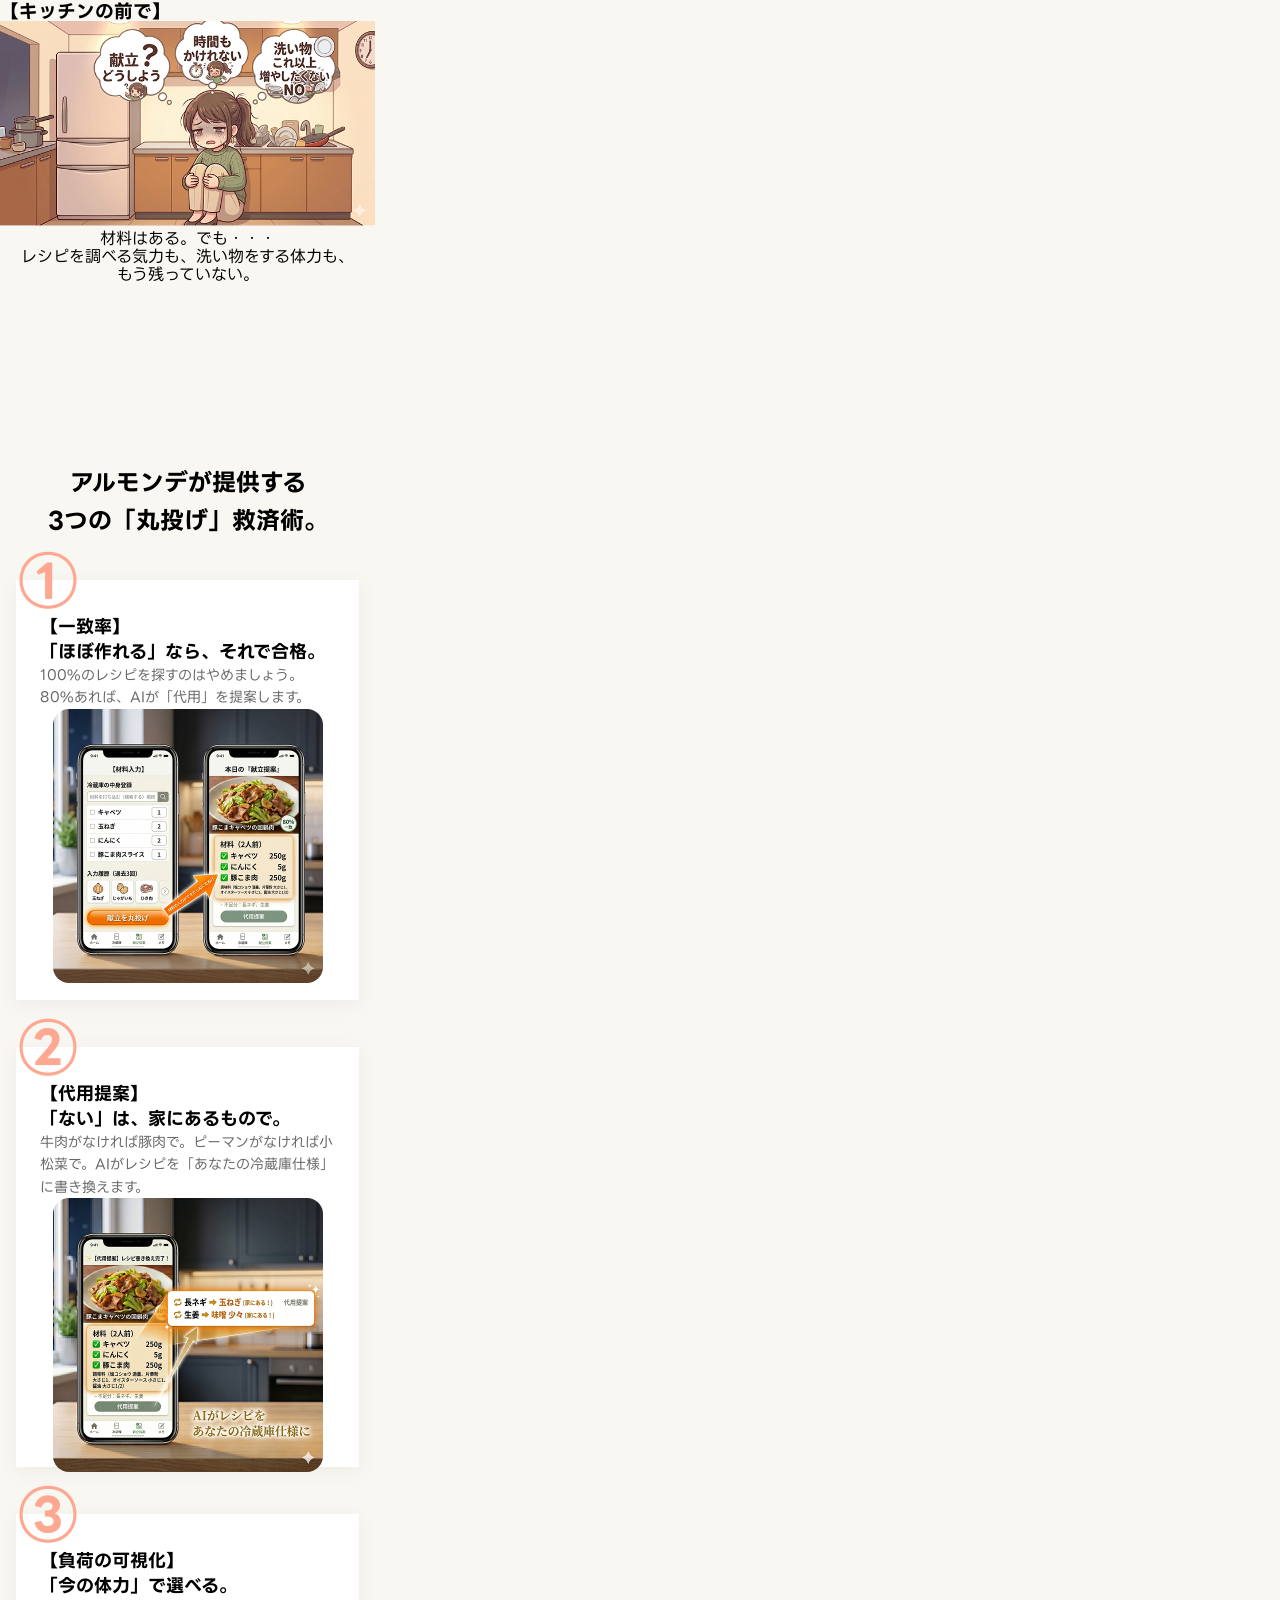
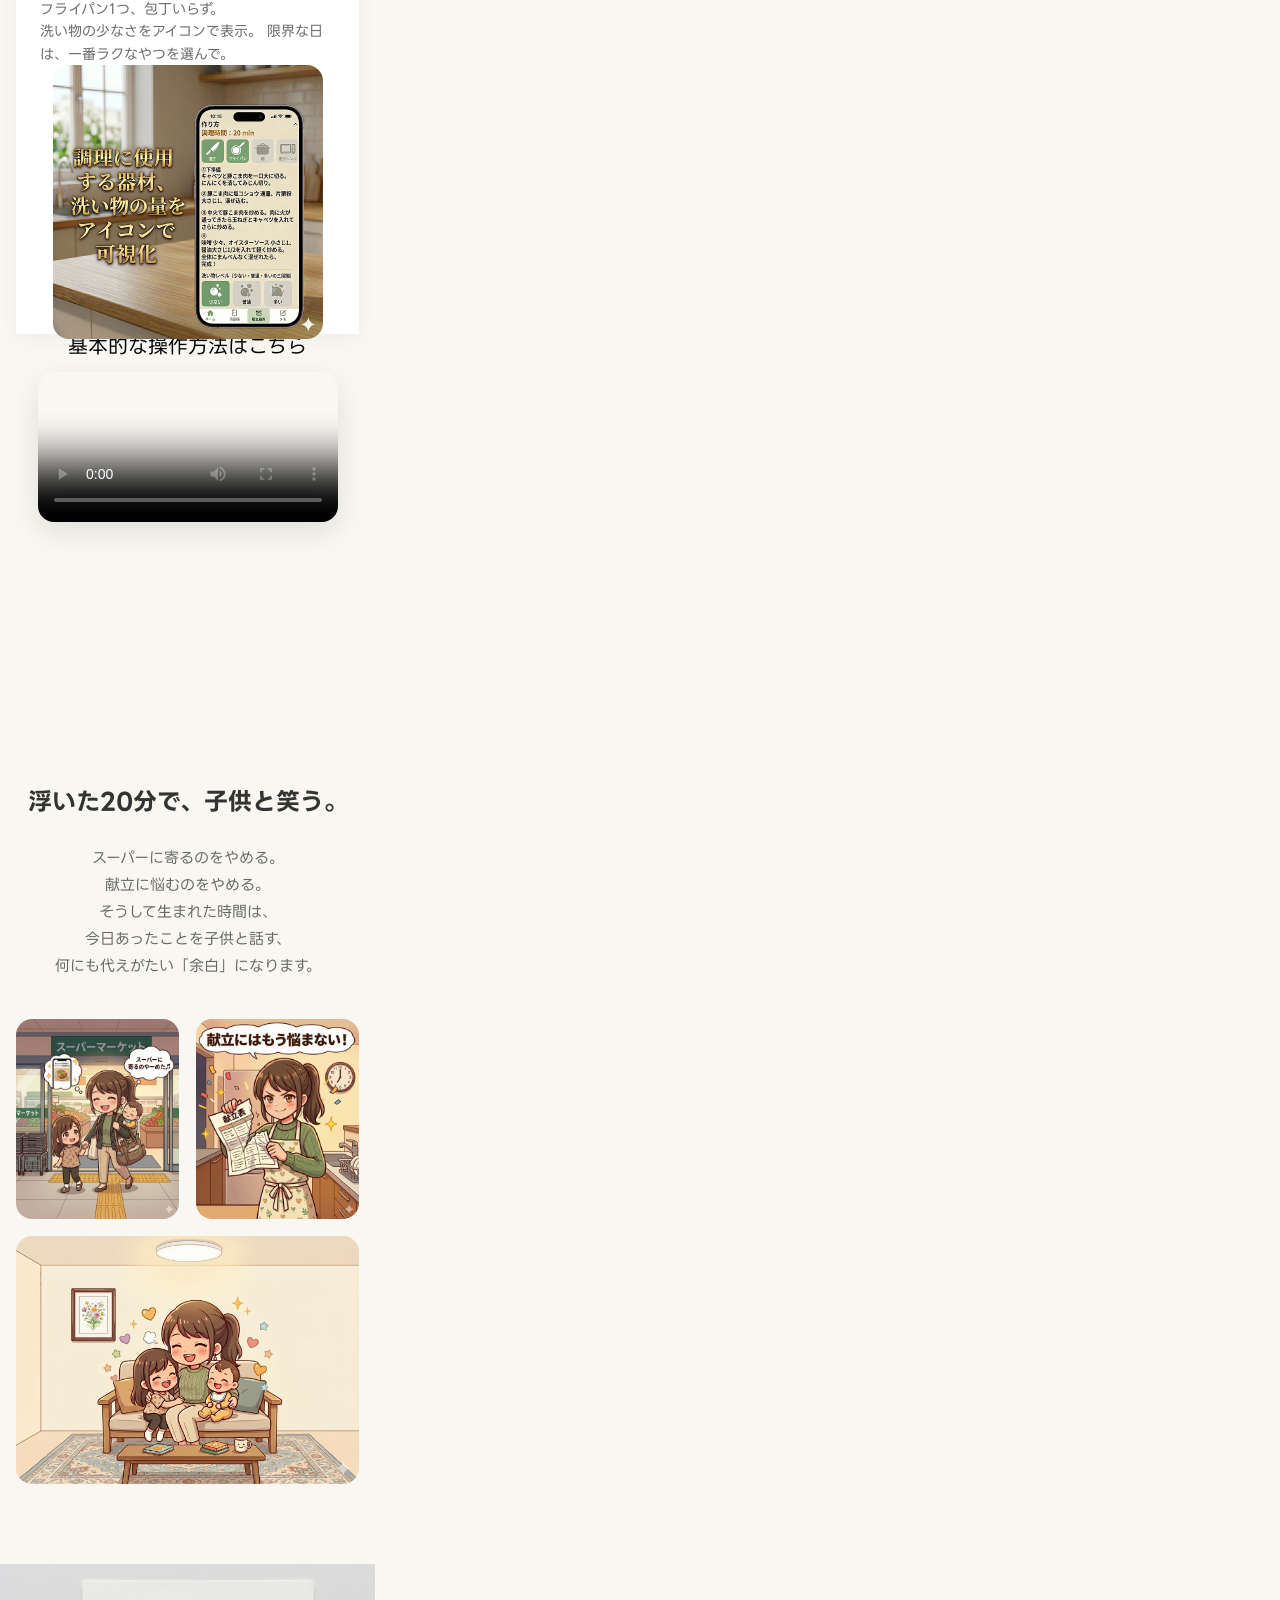
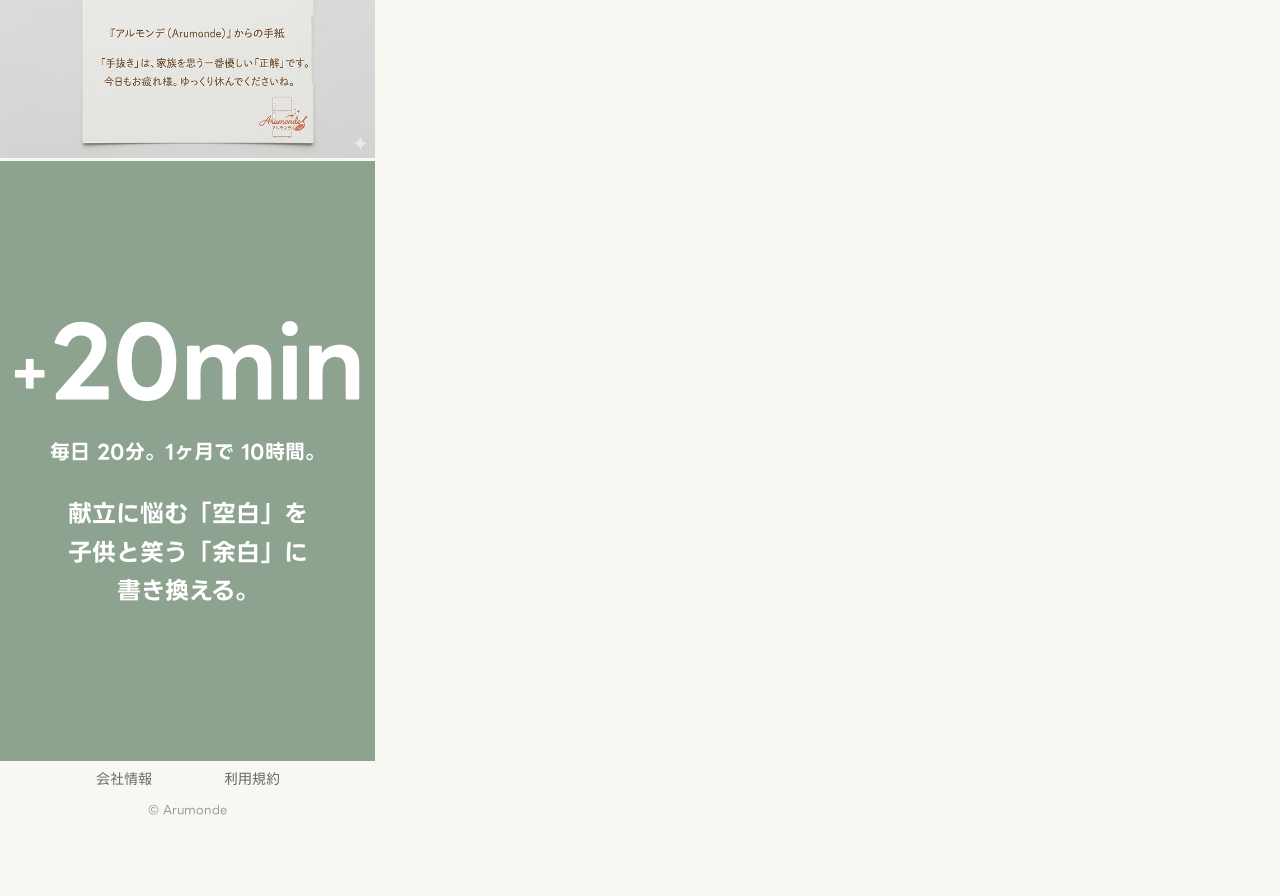
==== commit 4b2f8c61: "20260418_css大まかな作業" ====
--- a/index.html
+++ b/index.html
@@ -48,13 +48,13 @@
                 </ul>
             </div>
 
-            <div class="download-container">
+            <!-- <div class="download-container is-fixed">
                 <ul>
                     <li><a href="#"><img src="images/Download_AppStore.svg" alt="Appのダウンロードボタン"></a></li>
                     <li><a href="#"><img src="images/Download_GooglePlay.svg" alt="GooglePlayのダウンロードボタン"></a></li>
                     <li><a href="#"><img src="images/share.png" alt="shareボタンのアイコン"></a></li>
                 </ul>
-            </div>
+            </div> -->
 
             <div class="menu-logo">
             <!-- <a href="/"> -->
@@ -74,15 +74,6 @@
             </div>
         </div>
         </section>
-
-            <div class="download-container">
-                <ul>
-                    <li><a href="#"><img src="images/Download_AppStore.svg" alt="Appのダウンロードボタン"></a></li>
-                    <li><a href="#"><img src="images/Download_GooglePlay.svg" alt="GooglePlayのダウンロードボタン"></a></li>
-                    <li><a href="#"><img src="images/share.png" alt="shareボタンのアイコン"></a></li>
-                </ul>
-            </div>
-
 
     <!-- // セクション01 絶望編  ------------------------------------ -->
         <section id="despair" class="section-despair">
@@ -147,12 +138,12 @@
                             【一致率】<br>
                             「ほぼ作れる」なら、それで合格。</h3>
                     </div>
-                    <div class="solution-visual">
-                        <img src="images/sec02_01.jpg" alt="レシピの一致率表示のイメージ">
-                    </div>
                     <div class="solution-body">
                         <p>100%のレシピを探すのはやめましょう。
                             80%あれば、AIが「代用」を提案します。</p>
+                    </div>
+                    <div class="solution-visual">
+                        <img src="images/sec02_01.jpg" alt="レシピの一致率表示のイメージ">
                     </div>
                 </div>
 
@@ -163,11 +154,11 @@
                             【代用提案】<br>
                             「ない」は、家にあるもので。</h3>
                     </div>
+                    <div class="solution-body">
+                        <p>牛肉がなければ豚肉で。ピーマンがなければ小松菜で。AIがレシピを「あなたの冷蔵庫仕様」に書き換えます。</p>
+                    </div>
                     <div class="solution-visual">
                         <img src="images/sec02_02.jpg" alt="食材の代用提案イメージ">
-                    </div>
-                    <div class="solution-body">
-                        <p>牛肉がなければ豚肉で。ピーマンがなければ小松菜で。AIがレシピを「あなたの冷蔵庫仕様」に書き換えます。</p>
                     </div>
                 </div>
 
@@ -178,21 +169,21 @@
                             【負荷の可視化】<br>
                             「今の体力」で選べる。</h3>
                     </div>
-                    <div class="solution-visual">
-                        <img src="images/sec02_03.jpg" alt="調理負荷のアイコン表示イメージ">
-                    </div>
                     <div class="solution-body">
                         <p>フライパン1つ、包丁いらず。<br>
                             洗い物の少なさをアイコンで表示。
                             限界な日は、一番ラクなやつを選んで。</p>
                     </div>
-                    </div>
-                </div>
-
-                <div>
+                    <div class="solution-visual">
+                        <img src="images/sec02_03.jpg" alt="調理負荷のアイコン表示イメージ">
+                    </div>
+
+                    </div>
+                </div>
+
+                <div class="video-section"> 
                     <p>基本的な操作方法はこちら</p>
-                    <!-- **ここにYouTubeを貼り付ける** -->
-                    <video src=""></video>
+                    <video src="videos/howto.mp4" controls playsinline poster="images/video-thumbnail.jpg"></video>
                 </div>
             </div>
         </section>
@@ -244,6 +235,15 @@
 
 
     <footer class="site-footer">
+
+        <div class="download-container is-fixed">
+            <ul>
+                <li><a href="#"><img src="images/Download_AppStore.svg" alt="Appのダウンロードボタン"></a></li>
+                <li><a href="#"><img src="images/Download_GooglePlay.svg" alt="GooglePlayのダウンロードボタン"></a></li>
+                <li><a href="#"><img src="images/share.png" alt="shareボタンのアイコン"></a></li>
+            </ul>
+        </div>
+
         <div class="footer-cta">
             <div class="cta-container">
                 
--- a/css/style.css
+++ b/css/style.css
@@ -442,10 +442,6 @@
 }
 
 /* ダウンロードエリア */
-.download-container {
-  margin-bottom: 40px;
-}
-
 .download-container ul {
   display: flex;
   list-style: none;
@@ -466,6 +462,11 @@
   margin-bottom: 50px;
 }
 
+.hero-visual h3 {
+  margin: 24px 0 154px 0;
+  text-align: center;
+}
+
 h2 {
   font-size: 24px;
   text-align: center;
@@ -489,4 +490,297 @@
 
 .scene-body p {
   text-align: center;
-}/*# sourceMappingURL=style.css.map */+}
+
+.section-solutions {
+  background-color: #F9F7F2;
+  padding: 100px 0;
+}
+
+.solutions-heading {
+  text-align: center;
+  margin-bottom: 40px;
+  font-size: 24px;
+  line-height: 1.6;
+}
+
+/* --- カードが並ぶリスト --- */
+.solutions-list {
+  display: flex;
+  flex-direction: column; /* スマホ向けに縦並び */
+  align-items: center;
+  gap: 47px; /* カード同士の隙間 */
+}
+
+/* --- カード1枚の設定（w:343 h:420） --- */
+.solution-item {
+  position: relative; /* 番号の基準点にする */
+  width: 343px;
+  height: 420px;
+  background-color: #fff;
+  padding: 24px;
+  box-sizing: border-box; /* パディングをサイズに含める */
+  box-shadow: 0 4px 20px rgba(0, 0, 0, 0.05); /* 軽い影で浮かせる */
+  display: flex;
+  flex-direction: column;
+  align-items: center;
+}
+
+/* --- ①、②、③ の番号部分 (w:70 h:61) --- */
+/* --- タイトル部分（番号が浮いた分、位置を調整） --- */
+.solution-header {
+  width: 100%;
+  padding-top: 10px; /* 番号と重なりすぎないように調整 */
+}
+.solution-header .solution-title {
+  font-size: 18px;
+  line-height: 1.4;
+  font-weight: 700;
+  margin: 0;
+}
+
+.solution-number {
+  position: absolute;
+  top: -30.5px; /* 高さ61pxの半分（約30px）だけ上にずらす */
+  left: 2px; /* 左端から2pxの位置 */
+  height: 61px;
+  color: #FFA891; /* アクセントカラーに変更 */
+  font-size: 60px;
+  font-weight: 700;
+  display: flex;
+  justify-content: center;
+  align-items: center;
+  z-index: 10;
+}
+
+/* --- 画像部分 (w:270 h:274) --- */
+/* --- 画像サイズを強制固定 (w:270 h:274) --- */
+.solution-visual {
+  /* ここでサイズをガチガチに固定します */
+  width: 270px !important;
+  min-width: 270px;
+  height: 274px !important;
+  min-height: 274px;
+  margin-bottom: 16px;
+  border-radius: 16px;
+  overflow: hidden;
+}
+.solution-visual img {
+  width: 100%;
+  height: 100%;
+  -o-object-fit: cover;
+     object-fit: cover; /* 比率を保ちつつ枠を埋める */
+}
+
+/* --- 説明文 --- */
+.solution-body {
+  width: 100%;
+}
+.solution-body p {
+  font-size: 14px;
+  line-height: 1.6;
+  margin: 0;
+  color: #666;
+}
+
+/* YouTubeプレースホルダー */
+.video-section {
+  display: flex;
+  flex-direction: column; /* 縦に並べる */
+  align-items: center; /* ★これで水平方向の真ん中に寄る */
+  text-align: center;
+  width: 100%;
+  background-color: #F9F7F2; /* 背景を統一 */
+}
+
+.video-section p {
+  margin: 0 0 16px 0; /* 下にだけ余白を作る */
+  font-size: 20px;
+}
+
+/* 動画本体の設定 */
+.video-section video {
+  width: 80%; /* スマホの両端に少し余裕を持たせる */
+  max-width: 343px; /* カードの横幅と同じにする */
+  height: auto; /* 比率を維持 */
+  border-radius: 16px; /* 角丸にして「救済カード」とデザインを合わせる */
+  box-shadow: 0 10px 30px rgba(0, 0, 0, 0.1); /* 軽い影で高級感を出す */
+  outline: none;
+}
+
+.section-experience {
+  padding: 80px 0;
+  text-align: center;
+}
+
+.experience-title {
+  font-size: 24px;
+  line-height: 1.6;
+  margin-bottom: 24px;
+  color: #333;
+}
+
+.experience-copy {
+  margin-bottom: 40px;
+}
+.experience-copy p {
+  font-size: 15px;
+  line-height: 1.8;
+  color: #666;
+}
+
+/* --- ギャラリー全体の枠 --- */
+.experience-gallery {
+  display: flex;
+  flex-direction: column;
+  align-items: center;
+  gap: 17px; /* 上下の行の隙間 */
+}
+
+/* --- 上の段：2枚並び --- */
+.gallery-row-top {
+  display: flex;
+  justify-content: center;
+  gap: 17px; /* 左右の画像の隙間 (163+17+163 = 343px) */
+}
+.gallery-row-top .gallery-item {
+  width: 163px;
+  height: 200px;
+  border-radius: 16px;
+  overflow: hidden;
+}
+.gallery-row-top .gallery-item img {
+  width: 100%;
+  height: 100%;
+  -o-object-fit: cover;
+     object-fit: cover; /* サイズに合わせて切り抜き */
+}
+
+/* --- 下の段：1枚どっしり --- */
+.gallery-row-bottom .gallery-item {
+  width: 343px;
+  height: 248px;
+  border-radius: 16px;
+  overflow: hidden;
+}
+.gallery-row-bottom .gallery-item img {
+  width: 100%;
+  height: 100%;
+  -o-object-fit: cover;
+     object-fit: cover;
+}
+
+.site-footer {
+  width: 100%;
+}
+
+/* --- 最後の力強いメッセージ部分 (h:600) --- */
+.footer-cta {
+  display: flex;
+  justify-content: center;
+  align-items: center;
+  height: 600px; /* スマホ画面ほぼいっぱいの高さ */
+  background-color: #8DA390; /* メインカラー背景 */
+  color: #fff; /* 文字は白 */
+  text-align: center;
+  padding: 0 20px;
+}
+
+.cta-container {
+  display: flex;
+  flex-direction: column;
+  gap: 32px; /* 要素同士の隙間 */
+}
+
+/* +20min (96px) */
+.cta-hero-text {
+  font-size: 96px;
+  font-weight: 700;
+  line-height: 1;
+  letter-spacing: -0.02em;
+}
+.cta-hero-text .plus-symbol {
+  font-size: 0.6em; /* +は少し小さくするとバランスが良いです */
+  vertical-align: middle;
+  margin-right: 4px;
+}
+
+/* 毎日20分... (20px) */
+.cta-stats {
+  font-size: 20px;
+  font-weight: 700;
+  margin: 0;
+}
+
+/* 献立に悩む... (24px) */
+.cta-message {
+  font-size: 24px;
+  font-weight: 700;
+  line-height: 1.6;
+  margin: 0;
+}
+
+/* --- コピーライトなどの情報部分 --- */
+.footer-info {
+  background-color: #F9F7F2; /* ベースカラー背景 */
+  padding: 8px 20px 80px; /* 固定バーが被るので下を多めに */
+  text-align: center;
+}
+
+.footer-nav {
+  display: flex;
+  justify-content: center;
+  gap: 72px;
+  list-style: none;
+  padding: 0;
+  margin-bottom: 16px;
+}
+.footer-nav a {
+  text-decoration: none;
+  color: #666;
+  font-size: 14px;
+}
+
+.copyright {
+  font-size: 12px;
+  color: #999;
+}
+
+/* --- 下部 固定ダウンロードバーの設定 --- */
+.download-container.is-fixed {
+  position: fixed;
+  bottom: 0;
+  left: 0;
+  width: 100%;
+  background-color: #F9F7F2;
+  backdrop-filter: blur(8px); /* メニューと同じぼかしを入れると統一感が出ます */
+  padding: 12px 0;
+  z-index: 900; /* ヘッダー(1000)より低く、コンテンツより高く */
+  box-shadow: 0 -2px 10px rgba(0, 0, 0, 0.05); /* 上方向に軽い影 */
+  /* --- ここを追加：初期状態は下に隠して透明に --- */
+  transform: translateY(100%);
+  opacity: 0;
+  visibility: hidden;
+  transition: all 0.5s ease; /* ふんわり出すための設定 */
+  /* --- 【重要】表示用のクラス --- */
+}
+.download-container.is-fixed.is-show {
+  transform: translateY(0);
+  opacity: 1;
+  visibility: visible;
+}
+.download-container.is-fixed ul {
+  display: flex;
+  justify-content: center;
+  align-items: center;
+  gap: 12px;
+  list-style: none;
+  margin: 0;
+  padding: 0;
+}
+.download-container.is-fixed img {
+  height: 40px; /* スマホで見やすいサイズ */
+  width: auto;
+}
+
+/* 最後のコンテンツが隠れないように余白を作る *//*# sourceMappingURL=style.css.map */
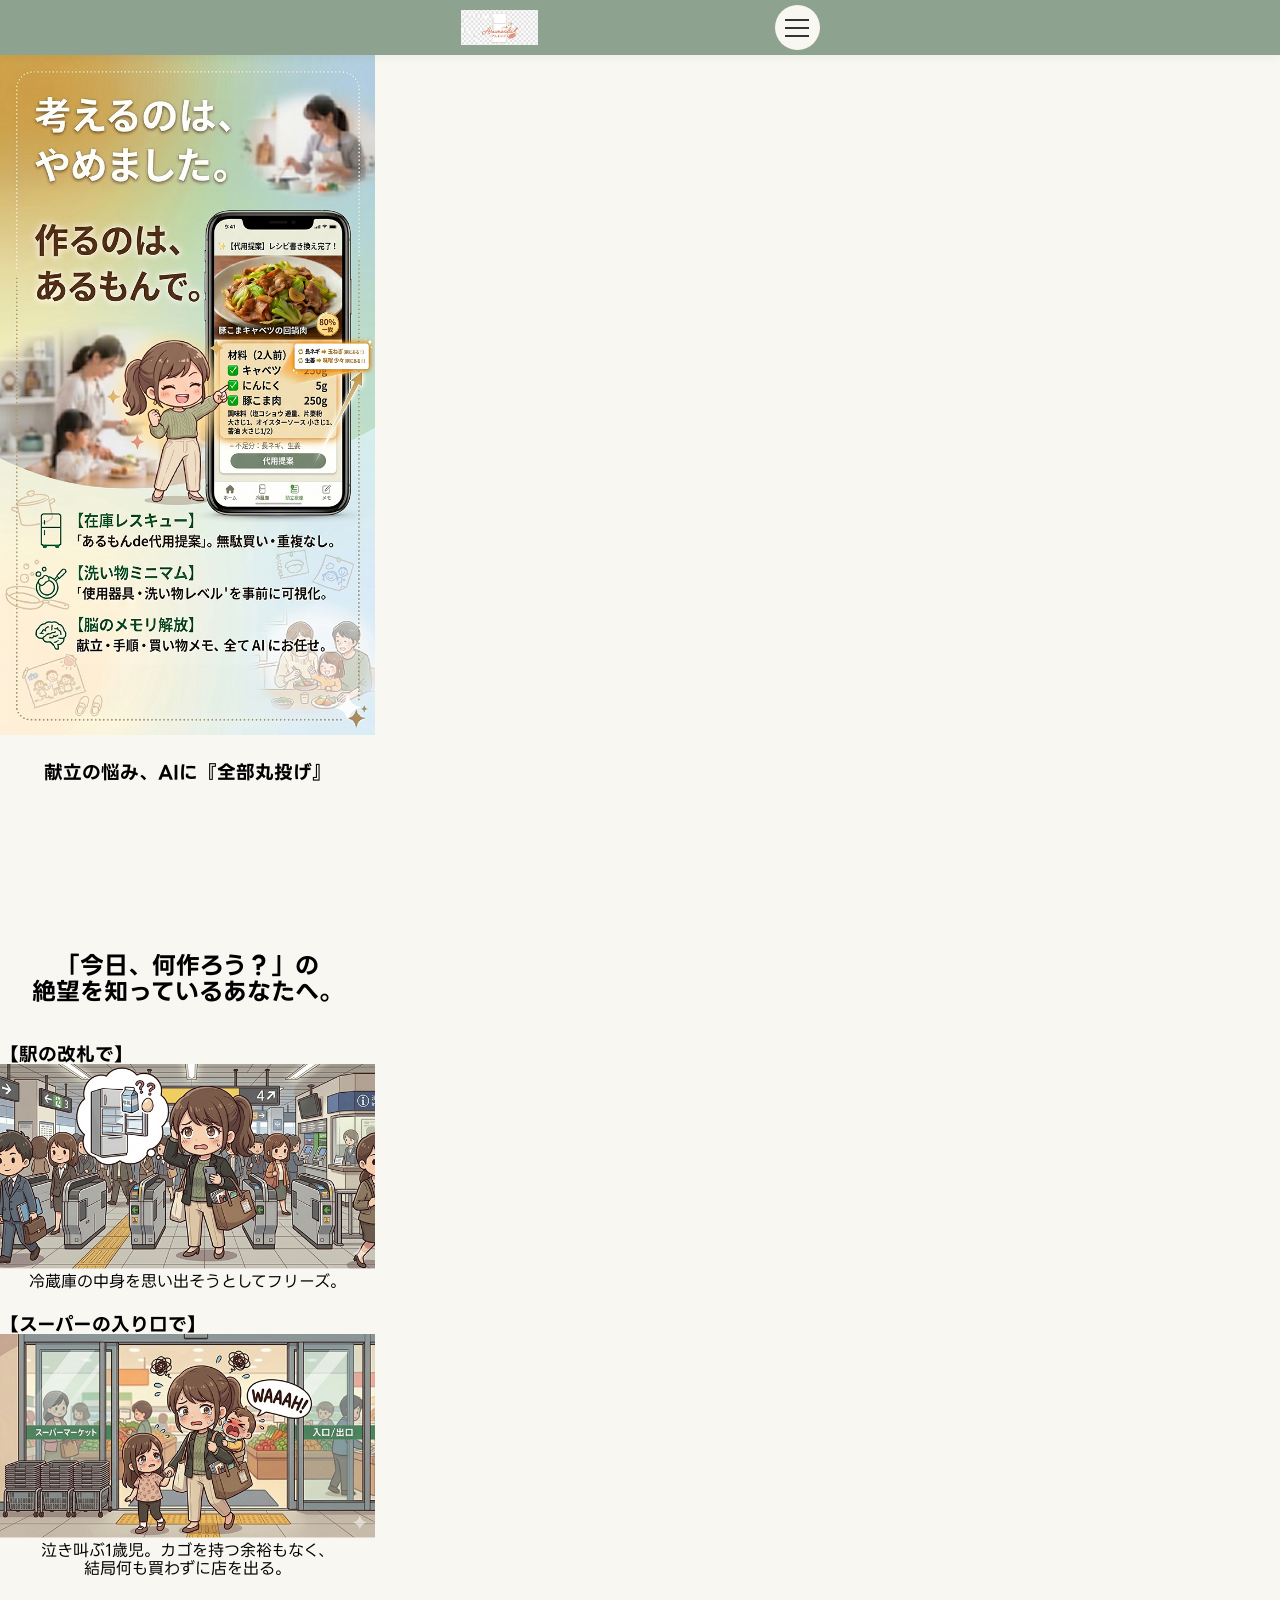
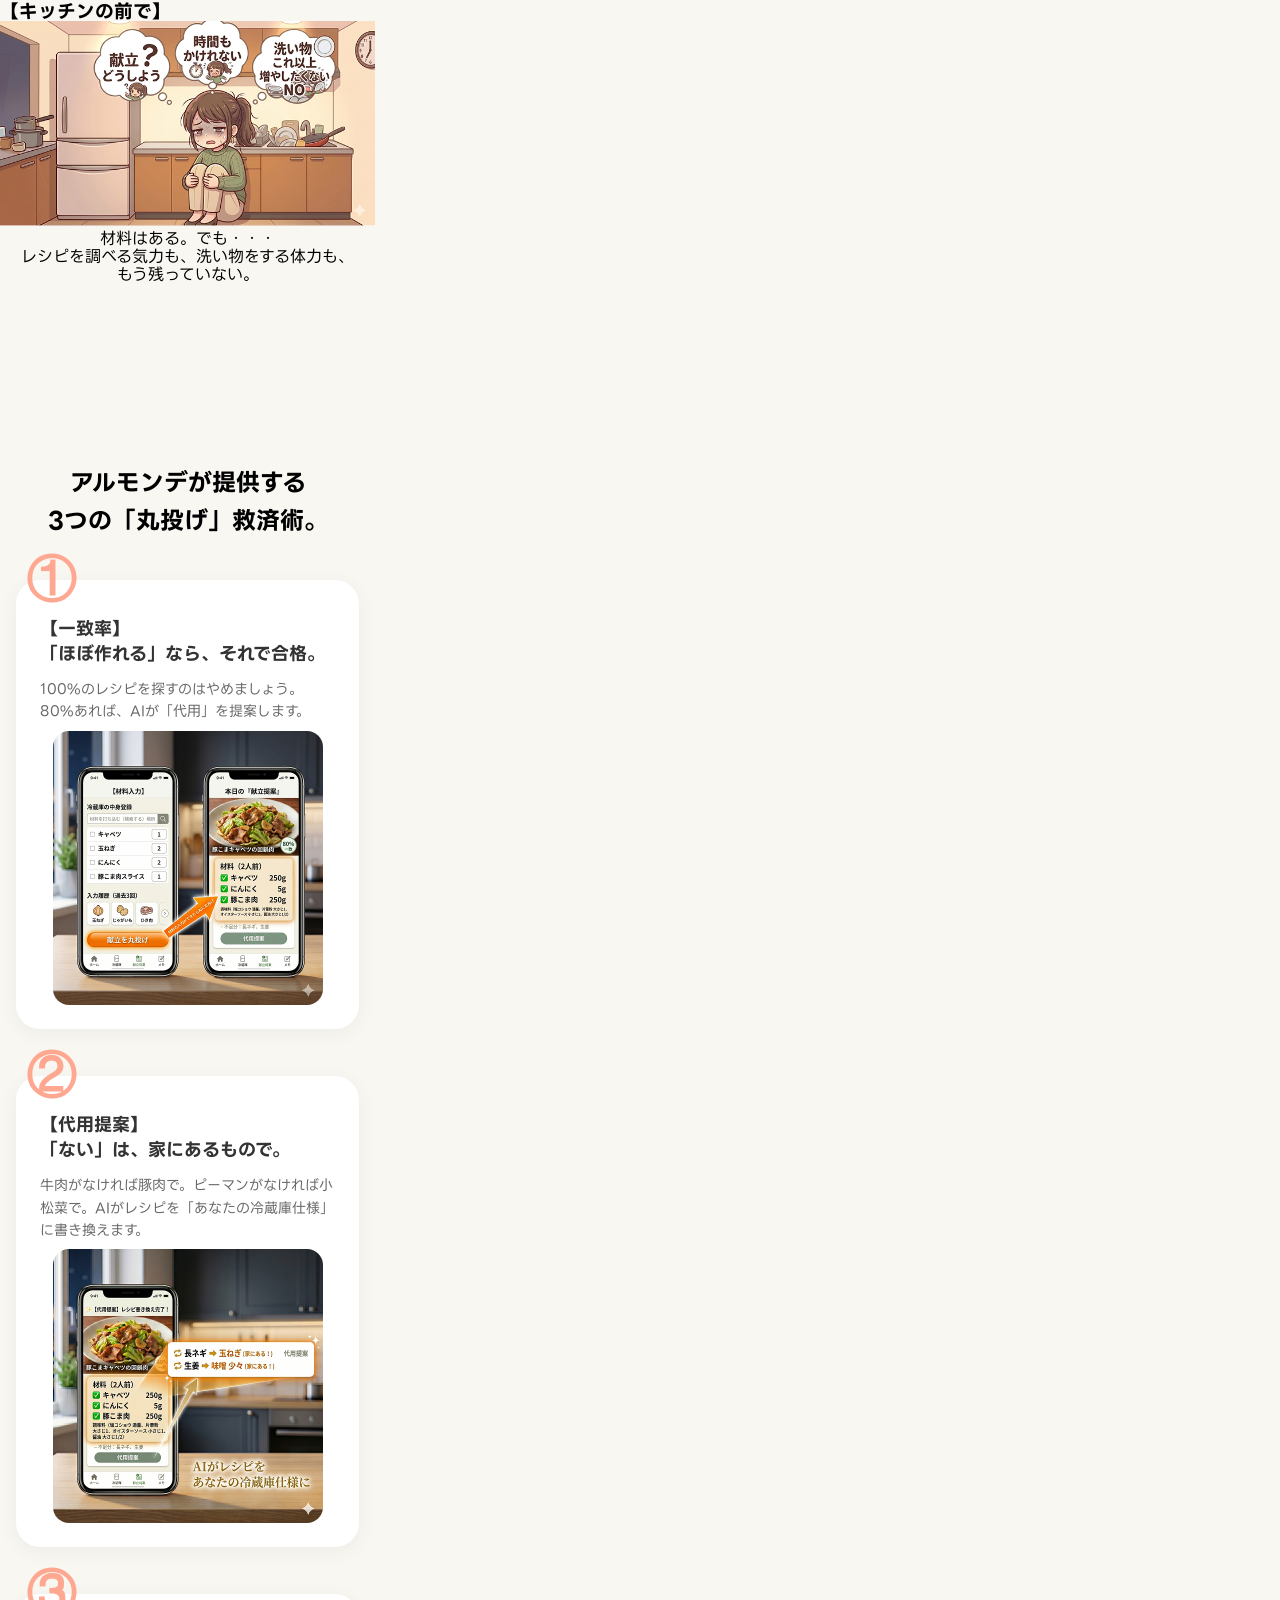
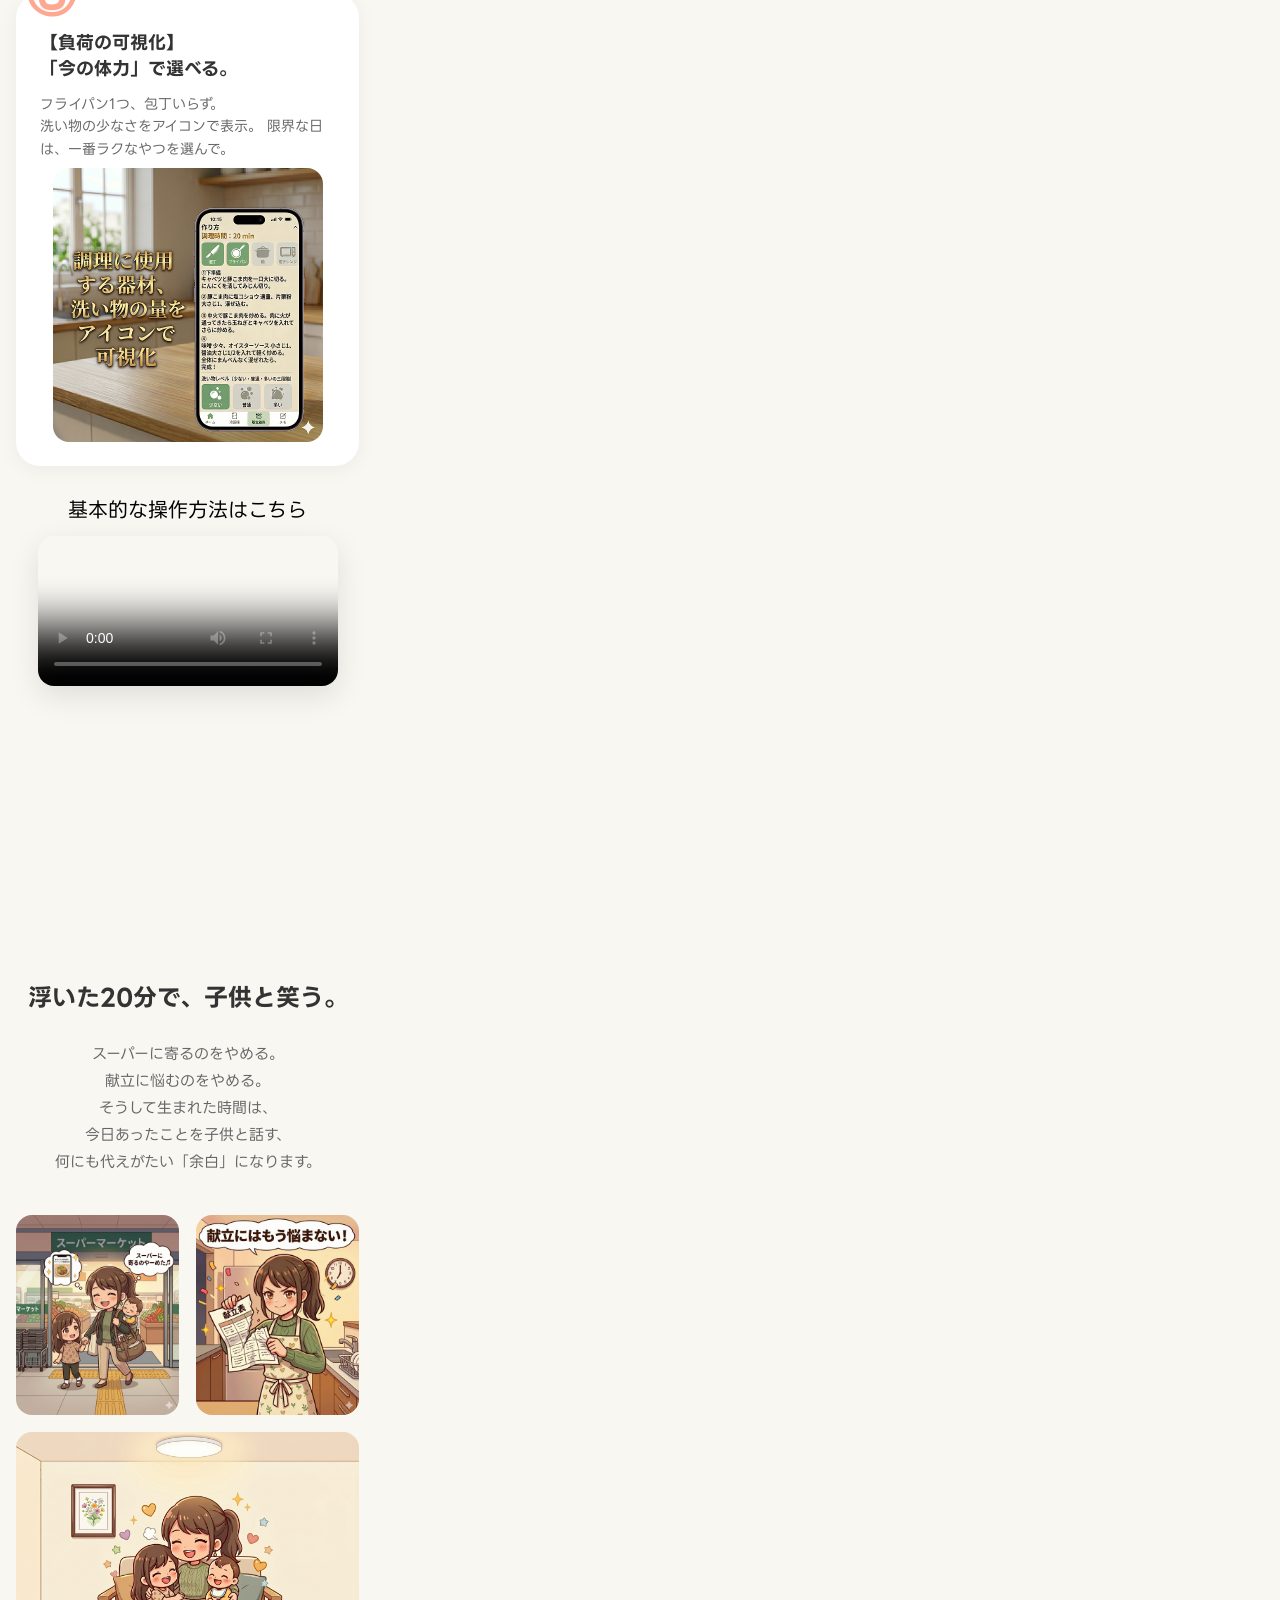
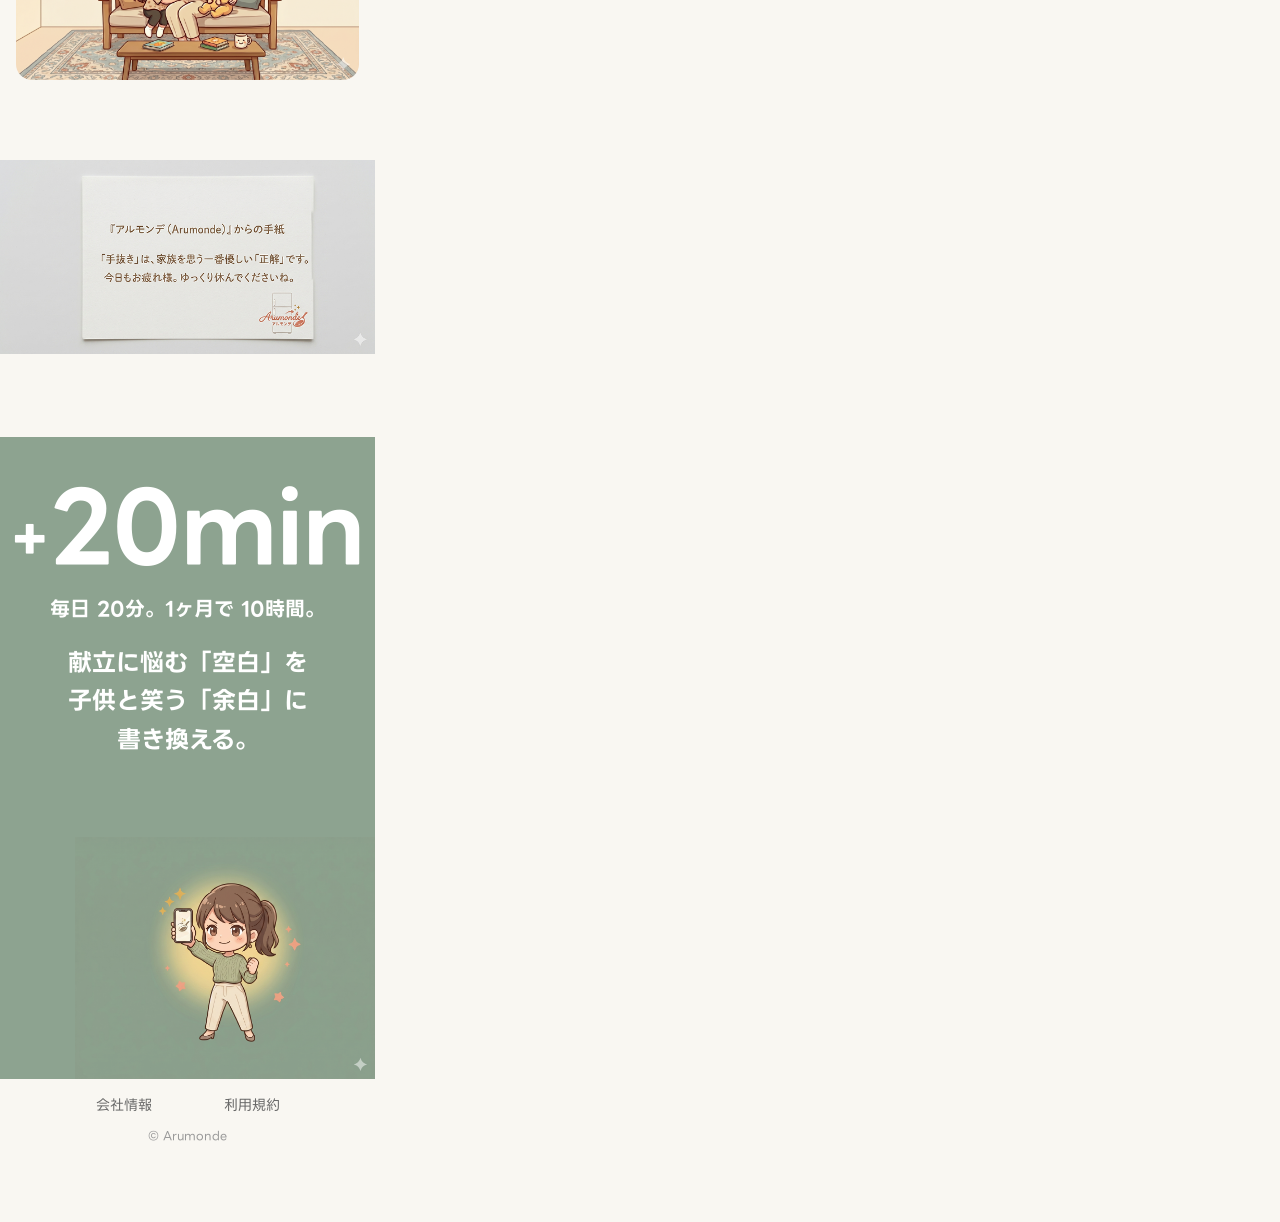
==== commit f0317924: "20260419_css修正作業とfooter画像追加" ====
--- a/index.html
+++ b/index.html
@@ -139,7 +139,7 @@
                             「ほぼ作れる」なら、それで合格。</h3>
                     </div>
                     <div class="solution-body">
-                        <p>100%のレシピを探すのはやめましょう。
+                        <p>100%のレシピを探すのはやめましょう。<br>
                             80%あれば、AIが「代用」を提案します。</p>
                     </div>
                     <div class="solution-visual">
@@ -227,7 +227,7 @@
 
     <!-- // セクション04 手紙  ------------------------------------ -->
         <section>
-            <div>
+            <div class="letter">
                 <img src="images/sec04_letter.jpg" alt="アルモンデからの手紙イメージ">
             </div>
         </section>
@@ -263,6 +263,10 @@
             </div>
         </div>
 
+        <div class="footer-image-container">
+            <img src="images/footer02.png" alt="献立表をAIに丸投げイメージ">
+        </div>
+
         <div class="footer-info">
             <div class="info-container">
 
@@ -270,7 +274,6 @@
                     <li><a href="company.html">会社情報</a></li>
                     <li><a href="terms.html">利用規約</a></li>
                 </ul>
-
                 <p class="copyright">&copy; Arumonde</p>
             </div>
         </div>
--- a/css/style.css
+++ b/css/style.css
@@ -513,44 +513,77 @@
 }
 
 /* --- カード1枚の設定（w:343 h:420） --- */
+/* --- カード1枚の設定（高さを固定から最小高さへ） --- */
 .solution-item {
-  position: relative; /* 番号の基準点にする */
+  position: relative;
   width: 343px;
-  height: 420px;
+  /* height: 420px; ← 削除：中身に応じて伸びるようにする */
+  min-height: 440px; /* 最小の高さだけ決めておく */
   background-color: #fff;
-  padding: 24px;
-  box-sizing: border-box; /* パディングをサイズに含める */
-  box-shadow: 0 4px 20px rgba(0, 0, 0, 0.05); /* 軽い影で浮かせる */
+  border-radius: 24px; /* 角丸を復活させるとより「カード」らしくなります */
+  padding: 36px 24px 8px; /* 上の余白を多めにして番号との被りを調整 */
+  box-sizing: border-box;
+  box-shadow: 0 4px 20px rgba(0, 0, 0, 0.05);
   display: flex;
   flex-direction: column;
   align-items: center;
-}
-
-/* --- ①、②、③ の番号部分 (w:70 h:61) --- */
-/* --- タイトル部分（番号が浮いた分、位置を調整） --- */
+  /* カード内の要素を均等に配置したい場合はこれ */
+  justify-content: flex-start;
+}
+
+/* --- タイトル部分 --- */
 .solution-header {
   width: 100%;
-  padding-top: 10px; /* 番号と重なりすぎないように調整 */
+  margin-bottom: 12px;
 }
 .solution-header .solution-title {
   font-size: 18px;
   line-height: 1.4;
   font-weight: 700;
   margin: 0;
-}
-
+  color: #333;
+}
+
+/* --- 説明文（ここを可変にする） --- */
+.solution-body {
+  width: 100%;
+  margin-bottom: 8px;
+  flex-grow: 1; /* ★重要：タイトルが短くても、ここでスペースを調整して画像位置を揃える */
+}
+.solution-body p {
+  font-size: 14px;
+  line-height: 1.6;
+  margin: 0;
+  color: #666;
+}
+
+/* --- 画像部分 (サイズを少し調整して収まりを良くする) --- */
+.solution-visual {
+  width: 270px;
+  height: 200px; /* ★高さを少し抑えると文字領域が確保しやすくなります */
+  margin-top: auto; /* 文字が少なくても一番下に配置される */
+  border-radius: 12px;
+  overflow: hidden;
+  flex-shrink: 0; /* 画像が潰れないように固定 */
+}
+.solution-visual img {
+  width: 100%;
+  height: 100%;
+  -o-object-fit: cover;
+     object-fit: cover;
+}
+
+/* --- ①、②、③ の番号部分 --- */
 .solution-number {
   position: absolute;
-  top: -30.5px; /* 高さ61pxの半分（約30px）だけ上にずらす */
-  left: 2px; /* 左端から2pxの位置 */
-  height: 61px;
-  color: #FFA891; /* アクセントカラーに変更 */
-  font-size: 60px;
-  font-weight: 700;
-  display: flex;
-  justify-content: center;
-  align-items: center;
+  top: -25px; /* カードの淵に引っ掛ける */
+  left: 10px;
+  height: 56px;
+  color: #FFA891;
+  font-size: 50px; /* 少しサイズを調整 */
+  font-weight: 800;
   z-index: 10;
+  line-height: 1;
 }
 
 /* --- 画像部分 (w:270 h:274) --- */
@@ -590,11 +623,12 @@
   align-items: center; /* ★これで水平方向の真ん中に寄る */
   text-align: center;
   width: 100%;
+  padding: 32px 0;
+  gap: 16px;
   background-color: #F9F7F2; /* 背景を統一 */
 }
 
 .video-section p {
-  margin: 0 0 16px 0; /* 下にだけ余白を作る */
   font-size: 20px;
 }
 
@@ -670,26 +704,32 @@
      object-fit: cover;
 }
 
+.letter {
+  margin-bottom: 80px;
+}
+
 .site-footer {
   width: 100%;
+  background-color: #8DA390; /* フッター全体（画像部分含む）の背景色を固定 */
 }
 
 /* --- 最後の力強いメッセージ部分 (h:600) --- */
 .footer-cta {
   display: flex;
   justify-content: center;
-  align-items: center;
-  height: 600px; /* スマホ画面ほぼいっぱいの高さ */
-  background-color: #8DA390; /* メインカラー背景 */
+  align-items: flex-start;
+  height: 400px; /* スマホ画面ほぼいっぱいの高さ */
   color: #fff; /* 文字は白 */
   text-align: center;
-  padding: 0 20px;
+  padding: 40px 20px 0; /* --- 修正：TOP余白を32pxに設定 --- */
+  position: relative; /* 子要素の配置基準 */
 }
 
 .cta-container {
   display: flex;
   flex-direction: column;
-  gap: 32px; /* 要素同士の隙間 */
+  gap: 24px; /* 要素同士の隙間 */
+  /* width: 100%; <- 必要に応じて追加 */
 }
 
 /* +20min (96px) */
@@ -720,11 +760,23 @@
   margin: 0;
 }
 
+/* --- 画像配置部分のスタイルを追加 --- */
+.footer-image-container {
+  display: flex;
+  justify-content: center;
+  align-items: center;
+  width: 80%;
+  margin-left: auto;
+  /* padding: 0;  必要に応じて余白を調整 */
+}
+
 /* --- コピーライトなどの情報部分 --- */
 .footer-info {
   background-color: #F9F7F2; /* ベースカラー背景 */
-  padding: 8px 20px 80px; /* 固定バーが被るので下を多めに */
+  padding: 16px 20px 80px; /* 固定バーが被るので下を多めに */
   text-align: center;
+  position: relative; /* z-indexのため */
+  z-index: 10; /* 画像より上に配置 */
 }
 
 .footer-nav {
@@ -739,6 +791,14 @@
   text-decoration: none;
   color: #666;
   font-size: 14px;
+  transition: all 0.3s ease; /* --- 追加：アニメーション --- */
+}
+.footer-nav {
+  /* --- 追加：ホバー時のエフェクト --- */
+}
+.footer-nav a:hover {
+  opacity: 0.7; /* 少し透明にする */
+  text-decoration: underline; /* 下線を表示 */
 }
 
 .copyright {
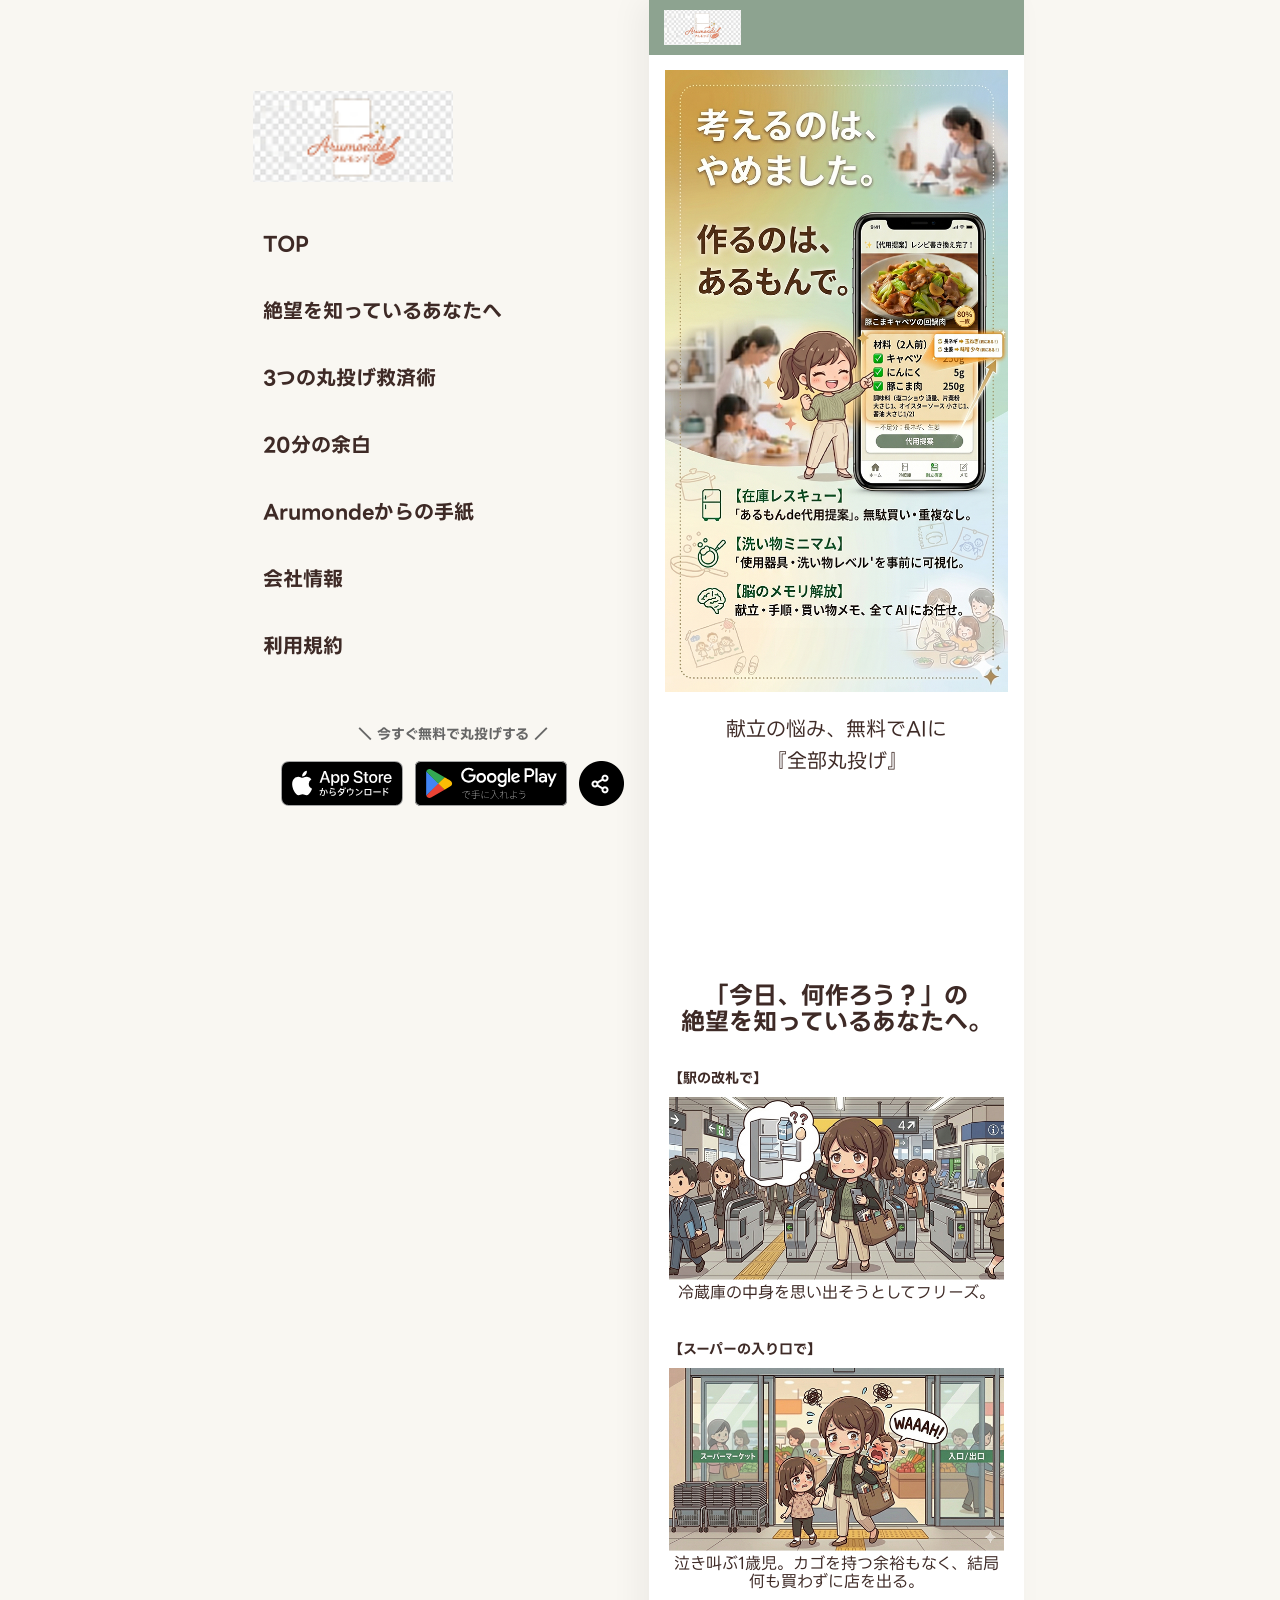
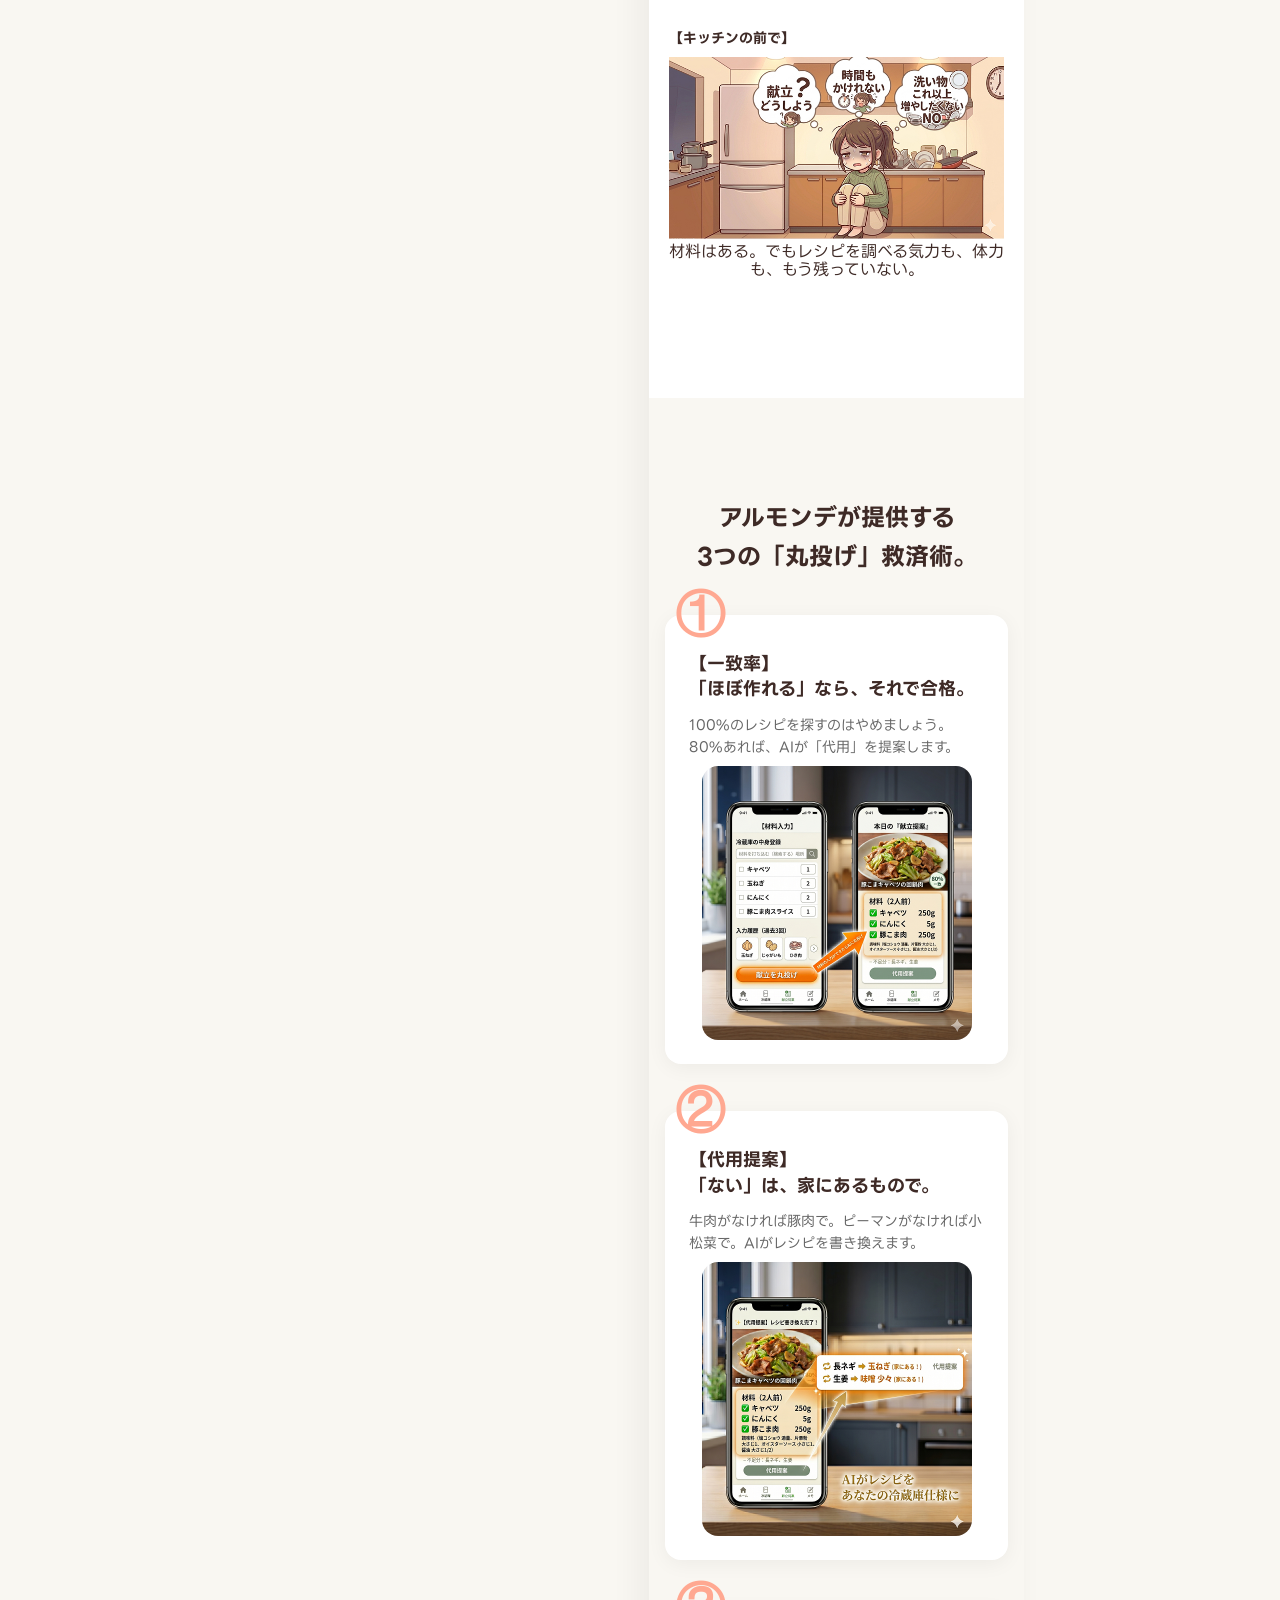
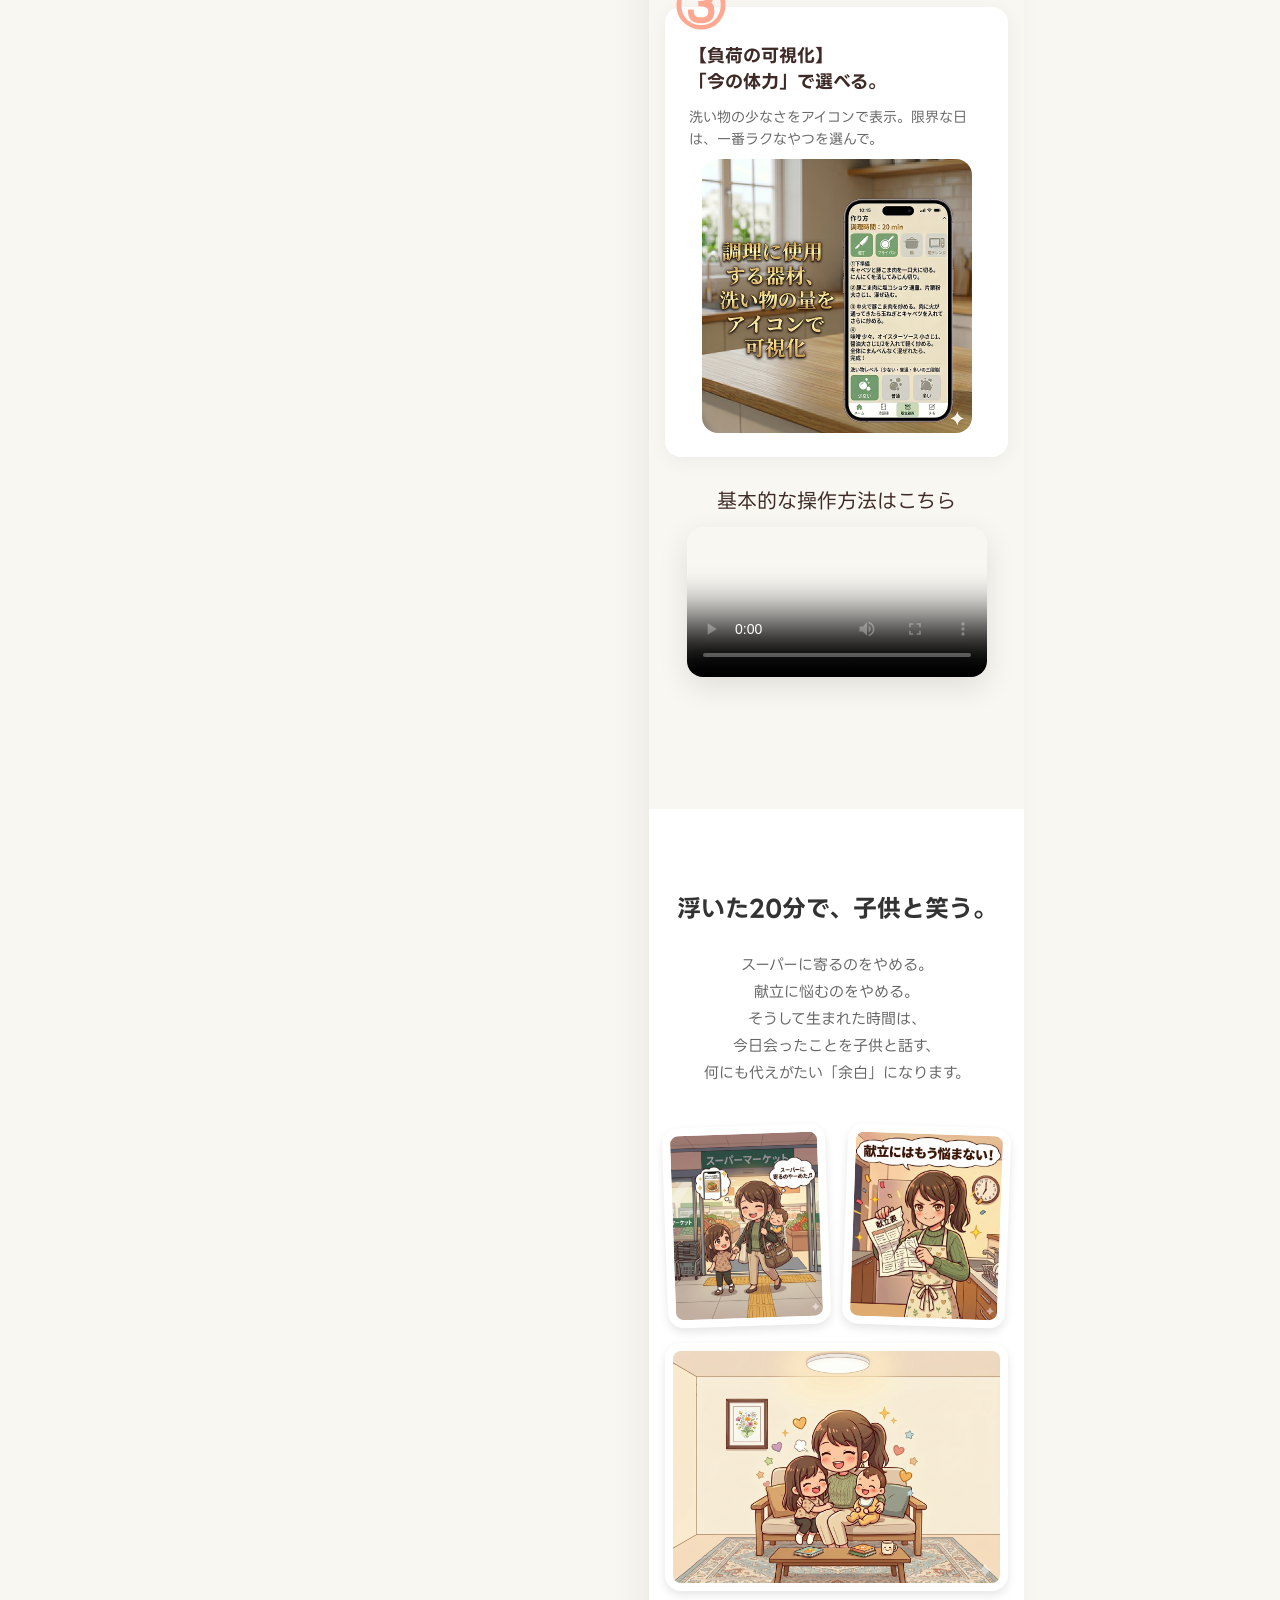
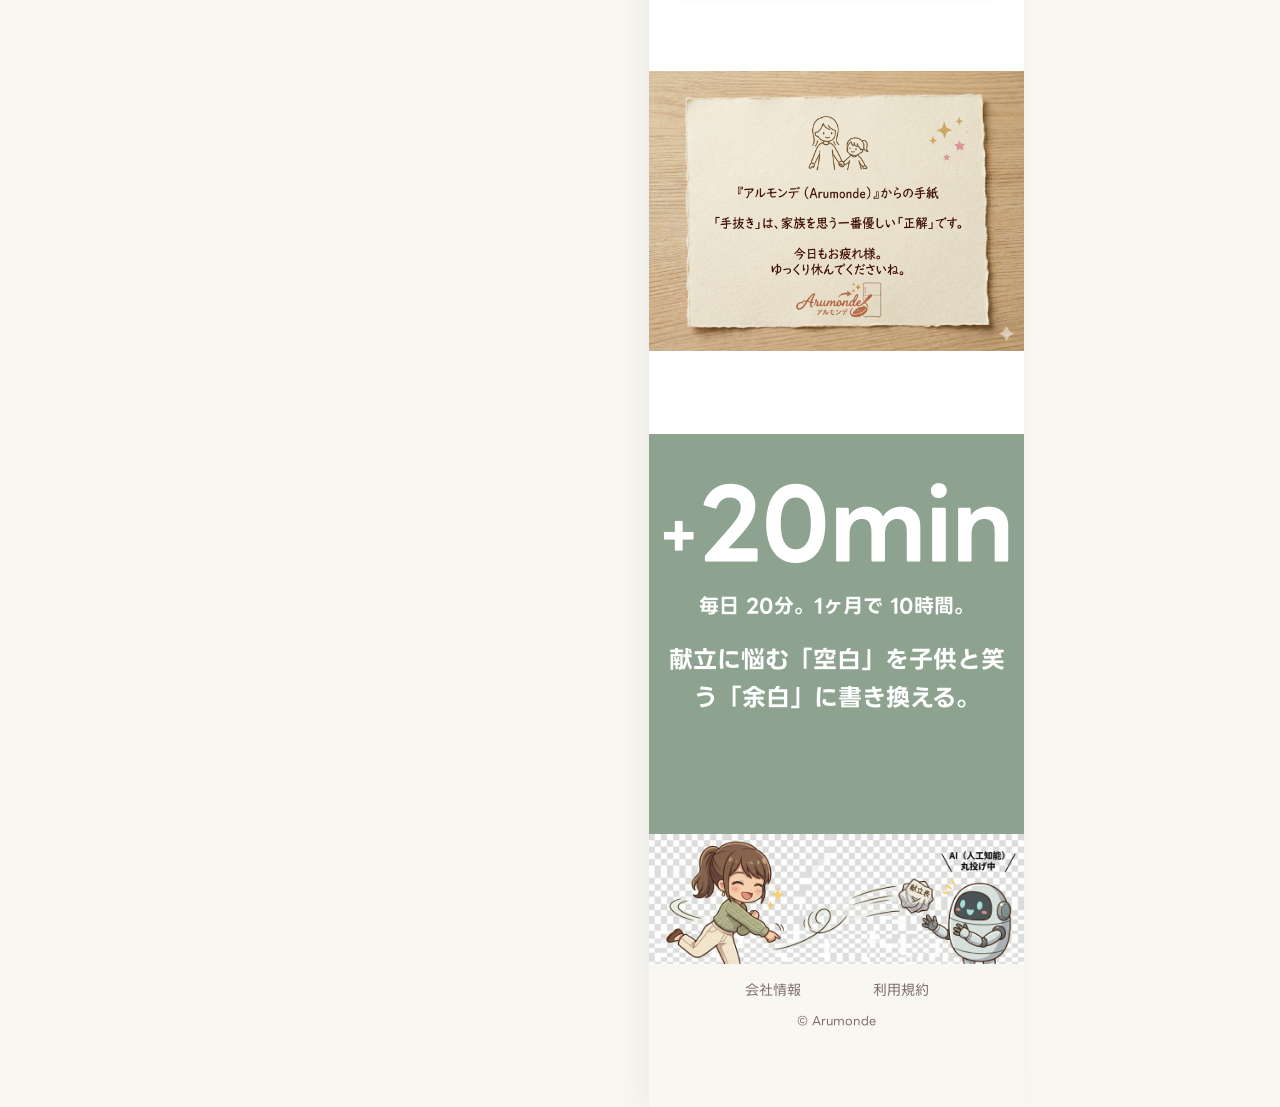
==== commit 798a5580: "20260420_レスポンシブ作業途中" ====
--- a/index.html
+++ b/index.html
@@ -14,270 +14,192 @@
 </head>
 
 <body>
-    <!-- //ハンバーガーメニュー -->
-    <!-- ドロワーボタン -->
-    <!-- <button class="drawerButton">
-        <span></span>
-        <span></span>
-        <span></span>
-    </button> -->
-
-    <header class="site-header">
-        <div class="header-inner">
-            <div class="header-logo">
-                <a href="index.html">
-                    <img src="images/logo.png" alt="ブランドロゴ">
-                </a>
+    <div class="pc-layout">
+
+        <aside class="pc-sidebar">
+            <div class="sidebar-inner">
+                <div class="sidebar-logo">
+                    <img src="images/logo.png" alt="Arumondeロゴ">
+                </div>
+                
+                <nav class="sidebar-nav">
+                    <ul class="menu-list">
+                        <li><a href="#hero">TOP</a></li>
+                        <li><a href="#despair">絶望を知っているあなたへ</a></li>
+                        <li><a href="#solutions">3つの丸投げ救済術</a></li>
+                        <li><a href="#experience">20分の余白</a></li>
+                        <li><a href="#Letter">Arumondeからの手紙</a></li>
+                        <li><a href="company.html">会社情報</a></li>
+                        <li><a href="terms.html">利用規約</a></li> 
+                    </ul>
+                </nav>
+
+                <div class="sidebar-download">
+                    <p>＼ 今すぐ無料で丸投げする ／</p>
+                    <ul class="download-btns">
+                        <li><a href="#"><img src="images/Download_AppStore.svg" alt="App Store"></a></li>
+                        <li><a href="#"><img src="images/Download_GooglePlay.svg" alt="Google Play"></a></li>
+                        <li><a href="#"><img src="images/share.png" alt="share"></a></li>
+                    </ul>
+                </div>
             </div>
-
-            <button type="button" class="hamburger-btn" id="js-hamburger-btn">
-                <span></span>
-            </button>
-        </div>
-
-        <nav id="hamburger-menu">
-            <div class="hamburger-content">
-                <ul class="menu-list">
-                    <li><a href="#">TOP</a></li>
-                    <li><a href="#">絶望を知っているあなたへ</a></li>
-                    <li><a href="#">3つの丸投げ救済術</a></li>
-                    <li><a href="#">20分の余白</a></li>
-                    <li><a href="#">Arumondeからの手紙</a></li>
-                    <li><a href="#">会社情報</a></li>
-                    <li><a href="#">利用規約</a></li> 
-                </ul>
-            </div>
-
-            <!-- <div class="download-container is-fixed">
-                <ul>
-                    <li><a href="#"><img src="images/Download_AppStore.svg" alt="Appのダウンロードボタン"></a></li>
-                    <li><a href="#"><img src="images/Download_GooglePlay.svg" alt="GooglePlayのダウンロードボタン"></a></li>
-                    <li><a href="#"><img src="images/share.png" alt="shareボタンのアイコン"></a></li>
-                </ul>
-            </div> -->
-
-            <div class="menu-logo">
-            <!-- <a href="/"> -->
-                <img src="images/logo.png" alt="ブランドロゴ">
-            <!-- </a> -->
-            </div>
-        </nav> 
-    </header>
-
-
-    <main>
-        <section id="hero" class="section-hero">
-        <div class="hero-container">
-            <div class="hero-visual">
-                <img src="images/TOP.jpg" alt="アルモンデ：考えるのを、やめました。作るのは、あるもんで。">
-                <h3>献立の悩み、AIに『全部丸投げ』</h3>
-            </div>
-        </div>
-        </section>
-
-    <!-- // セクション01 絶望編  ------------------------------------ -->
-        <section id="despair" class="section-despair">
-            <div class="despair-container">
-                
-                <h2 class="despair-heading">
-                    「今日、何作ろう？」の<br>
-                    絶望を知っているあなたへ。</h2>
-
-                <div class="despair-content-grid">
-
-                    <article class="despair-card">
-                        <h3 class="scene-title">【駅の改札で】</h3>
-                        <div class="scene-img">
-                            <img src="images/sec01_01.jpg" alt="駅の改札でフリーズする様子">
-                        </div>
-                        <div class="scene-body">
-                            <p>冷蔵庫の中身を思い出そうとしてフリーズ。</p>
-                        </div>
-                    </article>
-
-                    <article class="despair-card">
-                        <h3 class="scene-title">【スーパーの入り口で】</h3>
-                        <div class="scene-img">
-                            <img src="images/sec01_02.jpg" alt="スーパーの入り口で泣き叫ぶ子供と困る様子">
-                        </div>
-                        <div class="scene-body">
-                            <p>泣き叫ぶ1歳児。カゴを持つ余裕もなく、<br>
-                                結局何も買わずに店を出る。</p>
-                        </div>
-                    </article>
-
-                    <article class="despair-card">
-                        <h3 class="scene-title">【キッチンの前で】</h3>
-                        <div class="scene-img">
-                            <img src="images/sec01_03.jpg" alt="台所で動けなくなっている様子">
-                        </div>
-                        <div class="scene-body">
-                            <p>材料はある。でも・・・<br>
-                                レシピを調べる気力も、洗い物をする体力も、<br>
-                                もう残っていない。</p>
-                        </div>
-                    </article>
-                </div>
-            </div>
-        </section>
-
-    <!-- // セクション02 救済編  ------------------------------------ -->
-        <section id="solutions" class="section-solutions">
-            <div class="solutions-container">
-
-            <h2 class="solutions-heading">
-                アルモンデが提供する<br>
-                3つの「丸投げ」救済術。</h2>
-
-            <div class="solutions-list">
-
-                <div class="solution-item">
-                    <div class="solution-header">
-                        <span class="solution-number">①</span>
-                        <h3 class="solution-title">
-                            【一致率】<br>
-                            「ほぼ作れる」なら、それで合格。</h3>
-                    </div>
-                    <div class="solution-body">
-                        <p>100%のレシピを探すのはやめましょう。<br>
-                            80%あれば、AIが「代用」を提案します。</p>
-                    </div>
-                    <div class="solution-visual">
-                        <img src="images/sec02_01.jpg" alt="レシピの一致率表示のイメージ">
-                    </div>
-                </div>
-
-                <div class="solution-item">
-                    <div class="solution-header">
-                        <span class="solution-number">②</span>
-                        <h3 class="solution-title">
-                            【代用提案】<br>
-                            「ない」は、家にあるもので。</h3>
-                    </div>
-                    <div class="solution-body">
-                        <p>牛肉がなければ豚肉で。ピーマンがなければ小松菜で。AIがレシピを「あなたの冷蔵庫仕様」に書き換えます。</p>
-                    </div>
-                    <div class="solution-visual">
-                        <img src="images/sec02_02.jpg" alt="食材の代用提案イメージ">
-                    </div>
-                </div>
-
-                <div class="solution-item">
-                    <div class="solution-header">
-                        <span class="solution-number">③</span>
-                        <h3 class="solution-title">
-                            【負荷の可視化】<br>
-                            「今の体力」で選べる。</h3>
-                    </div>
-                    <div class="solution-body">
-                        <p>フライパン1つ、包丁いらず。<br>
-                            洗い物の少なさをアイコンで表示。
-                            限界な日は、一番ラクなやつを選んで。</p>
-                    </div>
-                    <div class="solution-visual">
-                        <img src="images/sec02_03.jpg" alt="調理負荷のアイコン表示イメージ">
-                    </div>
-
-                    </div>
-                </div>
-
-                <div class="video-section"> 
-                    <p>基本的な操作方法はこちら</p>
-                    <video src="videos/howto.mp4" controls playsinline poster="images/video-thumbnail.jpg"></video>
-                </div>
-            </div>
-        </section>
-
-    <!-- // セクション03 20分の余白  --------------------------------- -->
-        <section id="experience" class="section-experience">
-            <div class="experience-container">
-
-                <div class="experience-header">
-                    <h2 class="experience-title">浮いた20分で、子供と笑う。</h2>
-                </div>
-
-                <div class="experience-copy">
-                    <p>
-                        スーパーに寄るのをやめる。<br>
-                        献立に悩むのをやめる。<br>
-                        そうして生まれた時間は、<br>
-                        今日あったことを子供と話す、<br>
-                        何にも代えがたい「余白」になります。
-                    </p>
-                </div>
-
-                <div class="experience-gallery">
-                    <div class="gallery-row-top">
-                        <div class="gallery-item img-upper-left">
-                            <img src="images/sec03_01.png" alt="スーパーに寄るのをやめたイメージ1">
-                        </div>
-                        <div class="gallery-item img-upper-right">
-                            <img src="images/sec03_02.png" alt="献立に悩むのをやめたイメージ2">
-                        </div>
-                    </div>
-
-                    <div class="gallery-row-bottom">
-                        <div class="gallery-item img-lower-full">
-                            <img src="images/sec03_03.png" alt="家族の団らんのイメージ">
-                        </div>
-                    </div>
-                </div>
-            </div>
-        </section> 
-
-    <!-- // セクション04 手紙  ------------------------------------ -->
-        <section>
-            <div class="letter">
-                <img src="images/sec04_letter.jpg" alt="アルモンデからの手紙イメージ">
-            </div>
-        </section>
-    </main>
-
-
-    <footer class="site-footer">
-
-        <div class="download-container is-fixed">
-            <ul>
-                <li><a href="#"><img src="images/Download_AppStore.svg" alt="Appのダウンロードボタン"></a></li>
-                <li><a href="#"><img src="images/Download_GooglePlay.svg" alt="GooglePlayのダウンロードボタン"></a></li>
-                <li><a href="#"><img src="images/share.png" alt="shareボタンのアイコン"></a></li>
-            </ul>
-        </div>
-
-        <div class="footer-cta">
-            <div class="cta-container">
-                
-                <div class="cta-hero-text">
-                    <span class="plus-symbol">+</span>20min
-                </div>
-
-                <p class="cta-stats">
-                    毎日 20分。1ヶ月で 10時間。
-                </p>
-
-                <p class="cta-message">
-                    献立に悩む「空白」を<br>
-                    子供と笑う「余白」に<br>
-                    書き換える。
-                </p>
-            </div>
-        </div>
-
-        <div class="footer-image-container">
-            <img src="images/footer02.png" alt="献立表をAIに丸投げイメージ">
-        </div>
-
-        <div class="footer-info">
-            <div class="info-container">
-
-                <ul class="footer-nav">
-                    <li><a href="company.html">会社情報</a></li>
-                    <li><a href="terms.html">利用規約</a></li>
-                </ul>
-                <p class="copyright">&copy; Arumonde</p>
-            </div>
-        </div>
-    </footer>
-</body>
-
+        </aside>
+
+        <div class="mobile-frame-wrapper">
+            
+            <header class="site-header">
+                <div class="header-inner">
+                    <div class="header-logo">
+                        <a href="index.html">
+                            <img src="images/logo.png" alt="ブランドロゴ">
+                        </a>
+                    </div>
+                    <button type="button" class="hamburger-btn" id="js-hamburger-btn">
+                        <span></span>
+                    </button>
+                </div>
+
+                <nav id="hamburger-menu">
+                    <div class="hamburger-content">
+                        <ul class="menu-list">
+                            <li><a href="#hero">TOP</a></li>
+                            <li><a href="#despair">絶望を知っているあなたへ</a></li>
+                            <li><a href="#solutions">3つの丸投げ救済術</a></li>
+                            <li><a href="#experience">20分の余白</a></li>
+                            <li><a href="#Letter">Arumondeからの手紙</a></li>
+                            <li><a href="company.html">会社情報</a></li>
+                            <li><a href="terms.html">利用規約</a></li> 
+                        </ul>
+                    </div>
+                    <div class="menu-logo">
+                        <img src="images/logo.png" alt="ブランドロゴ">
+                    </div>
+                </nav> 
+            </header>
+
+            <main>
+                <section id="hero" class="section-hero">
+                    <div class="hero-container">
+                        <div class="hero-visual">
+                            <img src="images/TOP.jpg" alt="アルモンデ">
+                            <h3>献立の悩み、<span class="text-accent">無料で</span>AIに<br>『全部丸投げ』</h3>      
+                        </div>
+                    </div>
+                </section>
+
+                <section id="despair" class="section-despair">
+                    <div class="despair-container">
+                        <h2 class="despair-heading">「今日、何作ろう？」の<br>絶望を知っているあなたへ。</h2>
+                        <div class="despair-content-grid">
+                            <article class="despair-card">
+                                <h3 class="scene-title">【駅の改札で】</h3>
+                                <div class="scene-img"><img src="images/sec01_01.jpg" alt="駅の改札でフリーズ"></div>
+                                <div class="scene-body"><p>冷蔵庫の中身を思い出そうとしてフリーズ。</p></div>
+                            </article>
+                            <article class="despair-card">
+                                <h3 class="scene-title">【スーパーの入り口で】</h3>
+                                <div class="scene-img"><img src="images/sec01_02.jpg" alt="泣き叫ぶ子供"></div>
+                                <div class="scene-body"><p>泣き叫ぶ1歳児。カゴを持つ余裕もなく、結局何も買わずに店を出る。</p></div>
+                            </article>
+                            <article class="despair-card">
+                                <h3 class="scene-title">【キッチンの前で】</h3>
+                                <div class="scene-img"><img src="images/sec01_03.jpg" alt="台所で動けない"></div>
+                                <div class="scene-body"><p>材料はある。でもレシピを調べる気力も、体力も、もう残っていない。</p></div>
+                            </article>
+                        </div>
+                    </div>
+                </section>
+
+                <section id="solutions" class="section-solutions">
+                    <div class="solutions-container">
+                        <h2 class="solutions-heading">アルモンデが提供する<br>3つの「丸投げ」救済術。</h2>
+                        <div class="solutions-list">
+                            <div class="solution-item">
+                                <div class="solution-header">
+                                    <span class="solution-number">①</span>
+                                    <h3 class="solution-title">【一致率】<br>「ほぼ作れる」なら、それで合格。</h3>
+                                </div>
+                                <div class="solution-body"><p>100%のレシピを探すのはやめましょう。80%あれば、AIが「代用」を提案します。</p></div>
+                                <div class="solution-visual"><img src="images/sec02_01.jpg" alt="一致率"></div>
+                            </div>
+                            <div class="solution-item">
+                                <div class="solution-header">
+                                    <span class="solution-number">②</span>
+                                    <h3 class="solution-title">【代用提案】<br>「ない」は、家にあるもので。</h3>
+                                </div>
+                                <div class="solution-body"><p>牛肉がなければ豚肉で。ピーマンがなければ小松菜で。AIがレシピを書き換えます。</p></div>
+                                <div class="solution-visual"><img src="images/sec02_02.jpg" alt="代用"></div>
+                            </div>
+                            <div class="solution-item">
+                                <div class="solution-header">
+                                    <span class="solution-number">③</span>
+                                    <h3 class="solution-title">【負荷の可視化】<br>「今の体力」で選べる。</h3>
+                                </div>
+                                <div class="solution-body"><p>洗い物の少なさをアイコンで表示。限界な日は、一番ラクなやつを選んで。</p></div>
+                                <div class="solution-visual"><img src="images/sec02_03.jpg" alt="負荷"></div>
+                            </div>
+                        </div>
+                        <div class="video-section"> 
+                            <p>基本的な操作方法はこちら</p>
+                            <video src="videos/howto.mp4" controls playsinline poster="images/video-thumbnail.jpg"></video>
+                        </div>
+                    </div>
+                </section>
+
+                <section id="experience" class="section-experience">
+                    <div class="experience-container">
+                        <h2 class="experience-title">浮いた20分で、子供と笑う。</h2>
+                        <div class="experience-copy">
+                            <p>スーパーに寄るのをやめる。<br>
+                                献立に悩むのをやめる。<br>
+                                そうして生まれた時間は、<br>
+                                今日会ったことを子供と話す、<br>
+                                何にも代えがたい「余白」になります。</p>
+                        </div>
+                        <div class="experience-gallery">
+                            <div class="gallery-row-top">
+                                <div class="gallery-item"><img src="images/sec03_01.png" alt="余白1"></div>
+                                <div class="gallery-item"><img src="images/sec03_02.png" alt="余白2"></div>
+                            </div>
+                            <div class="gallery-row-bottom">
+                                <div class="gallery-item"><img src="images/sec03_03.png" alt="家族"></div>
+                            </div>
+                        </div>
+                    </div>
+                </section> 
+
+                <section id="Letter" class="letter">
+                    <img src="images/sec04_letter.png" alt="手紙">
+                </section>
+            </main>
+
+            <footer class="site-footer">
+                <div class="download-container is-fixed">
+                    <ul>
+                        <li><a href="#"><img src="images/Download_AppStore.svg" alt="App Store"></a></li>
+                        <li><a href="#"><img src="images/Download_GooglePlay.svg" alt="Google Play"></a></li>
+                        <li><a href="#"><img src="images/share.png" alt="share"></a></li>
+                    </ul>
+                </div>
+                <div class="footer-cta">
+                    <div class="cta-container">
+                        <div class="cta-hero-text"><span class="plus-symbol">+</span>20min</div>
+                        <p class="cta-stats">毎日 20分。1ヶ月で 10時間。</p>
+                        <p class="cta-message">献立に悩む「空白」を子供と笑う「余白」に書き換える。</p>
+                    </div>
+                </div>
+                <div class="footer-image-container">
+                    <img src="images/footer01_trans.png" alt="イメージ">
+                </div>
+                <div class="footer-info">
+                    <div class="info-container">
+                        <ul class="footer-nav">
+                            <li><a href="company.html">会社情報</a></li>
+                            <li><a href="terms.html">利用規約</a></li>
+                        </ul>
+                        <p class="copyright">&copy; Arumonde</p>
+                    </div>
+                </div>
+            </footer>
+        </div> </div> </body>
 </html>
--- a/css/style.css
+++ b/css/style.css
@@ -12,7 +12,6 @@
   -o-tab-size: 4;
      tab-size: 4;
   font-size: 100%;
-  max-width: 375px; /* スマホ幅375pxを基準にする */
 }
 
 *,
@@ -285,6 +284,7 @@
   font-family: "LINE Seed JP", sans-serif;
   font-weight: 400;
   background-color: #F9F7F2;
+  color: #3E2A26;
 }
 
 /* --- 1. 基本設定 --- */
@@ -298,26 +298,32 @@
 }
 
 /* --- 2. 固定ヘッダーバー --- */
+/* 2. ヘッダーの配置を修正 */
 .site-header {
   position: fixed;
   top: 0;
-  left: 0;
+  left: 0; /* 一旦左詰めに */
   width: 100%;
   height: 55px;
   background-color: #8DA390;
-  box-shadow: 0 2px 10px rgba(0, 0, 0, 0.05);
   z-index: 1000;
-}
-
+  /* スマホ版では中央寄せにする必要はありません。幅100%でOK */
+}
+
+/* ヘッダーが縮んだ時のクラス（JSで制御） */
+.site-header.is-scrolled {
+  height: 45px;
+}
+
+/* ヘッダー内部のレイアウト */
 .header-inner {
-  max-width: 375px; /* スマホ基準 */
-  margin: 0 auto;
+  width: 100%;
   height: 100%;
-  padding: 0 8px;
+  padding: 0 15px;
   display: flex;
   justify-content: space-between;
   align-items: center;
-  background-color: #8DA390; /* ロゴの背景が白く見える場合はここをチェック */
+  box-sizing: border-box; /* パディングを含めて375pxにする */
 }
 
 /* ロゴのサイズ調整 */
@@ -329,6 +335,7 @@
      object-fit: contain;
 }
 
+/* ハンバーガーメニュー自体も375px内に収める */
 /* --- 3. ハンバーガーボタン（三本線の位置修正済み） --- */
 .hamburger-btn {
   -webkit-appearance: none;
@@ -337,14 +344,23 @@
   background-color: #F9F7F2;
   border: none;
   cursor: pointer;
-  width: 45px;
-  height: 45px;
+  /* ...既存の設定... */
+  flex-shrink: 0; /* 圧縮されないように固定 */
+  width: 40px;
+  height: 40px;
+  transition: all 0.3s ease; /* サイズ変化も滑らかに */
   border-radius: 50%; /* 正円に */
   position: relative;
   z-index: 1100; /* メニューより上に配置 */
   display: flex;
   justify-content: center;
   align-items: center;
+}
+
+/* ヘッダーが縮んだ時のボタン微調整 */
+.site-header.is-scrolled .hamburger-btn {
+  width: 35px; /* さらに一回り小さくするとバランスが良いです */
+  height: 35px;
 }
 
 /* 三本線の共通設定 */
@@ -436,9 +452,23 @@
 
 .menu-list li a {
   text-decoration: none;
-  color: #333;
-  font-size: 18px; /* 少し見やすく */
-  font-weight: 700;
+  color: #7D6B67;
+  font-size: 18px;
+  font-weight: 700;
+  transition: color 0.3s ease; /* 色の変化を滑らかに */
+  display: block; /* クリック範囲を広げる */
+  padding: 10px;
+}
+
+/* ホバー時の処理（PC） */
+@media (hover: hover) {
+  .menu-list li a:hover {
+    color: #FFA891; /* $accentColor */
+  }
+}
+/* タップした瞬間の色（スマホ） */
+.menu-list li a:active {
+  color: #FFA891;
 }
 
 /* ダウンロードエリア */
@@ -462,20 +492,50 @@
   margin-bottom: 50px;
 }
 
+/* ==========================================================================
+   1. ヒーローセクション（ファーストビュー）
+   ========================================================================== */
+.hero-visual {
+  text-align: center;
+  padding: 15px 16px 50px; /* 上の余白を詰め、下のセクションとの距離を確保 */
+}
 .hero-visual h3 {
-  margin: 24px 0 154px 0;
-  text-align: center;
-}
-
+  display: inline-block;
+  position: relative;
+  margin: 20px 0 40px;
+  color: #3E2A26;
+  font-size: 20px;
+  font-weight: 500;
+  line-height: 1.6;
+}
+
+.hero-visual img {
+  display: block; /* inlineだと微妙に隙間ができることがあるため */
+  margin: 0 auto; /* 左右中央寄せ */
+  width: 100%;
+  max-width: 343px; /* 画像が大きくなりすぎないよう制限 */
+  height: auto;
+}
+
+/* ==========================================================================
+   2. 共通セクション設定
+   ========================================================================== */
 h2 {
   font-size: 24px;
   text-align: center;
 }
 
-#despair,
-#solutions,
-#experience {
-  margin-top: 80px;
+.fade-in {
+  opacity: 1 !important;
+  transform: translateY(0) !important;
+}
+
+/* ==========================================================================
+   3. 絶望編（セクション01）
+   ========================================================================== */
+.section-despair {
+  background-color: #fff;
+  padding: 100px 0;
 }
 
 .despair-heading {
@@ -484,14 +544,25 @@
   padding: 16px;
 }
 
-.scene-title {
-  margin-top: 24px;
-}
-
-.scene-body p {
-  text-align: center;
-}
-
+.despair-card {
+  background: #fff;
+  border-radius: 16px;
+  padding: 20px;
+  transition: transform 0.3s ease;
+}
+.despair-card .scene-title {
+  display: block;
+  margin-bottom: 12px;
+  font-size: 14px;
+  font-weight: 700;
+}
+.despair-card .scene-body p {
+  text-align: center;
+}
+
+/* ==========================================================================
+   4. 救済編（セクション02）
+   ========================================================================== */
 .section-solutions {
   background-color: #F9F7F2;
   padding: 100px 0;
@@ -504,206 +575,173 @@
   line-height: 1.6;
 }
 
-/* --- カードが並ぶリスト --- */
 .solutions-list {
   display: flex;
-  flex-direction: column; /* スマホ向けに縦並び */
+  flex-direction: column;
   align-items: center;
-  gap: 47px; /* カード同士の隙間 */
-}
-
-/* --- カード1枚の設定（w:343 h:420） --- */
-/* --- カード1枚の設定（高さを固定から最小高さへ） --- */
+  gap: 47px;
+}
+
 .solution-item {
   position: relative;
-  width: 343px;
-  /* height: 420px; ← 削除：中身に応じて伸びるようにする */
-  min-height: 440px; /* 最小の高さだけ決めておく */
-  background-color: #fff;
-  border-radius: 24px; /* 角丸を復活させるとより「カード」らしくなります */
-  padding: 36px 24px 8px; /* 上の余白を多めにして番号との被りを調整 */
-  box-sizing: border-box;
-  box-shadow: 0 4px 20px rgba(0, 0, 0, 0.05);
   display: flex;
   flex-direction: column;
   align-items: center;
-  /* カード内の要素を均等に配置したい場合はこれ */
-  justify-content: flex-start;
-}
-
-/* --- タイトル部分 --- */
-.solution-header {
+  width: 343px;
+  min-height: 440px;
+  padding: 36px 24px 24px;
+  background-color: #fff;
+  border-radius: 16px;
+  box-shadow: 0 4px 20px rgba(0, 0, 0, 0.05);
+  box-sizing: border-box;
+  /* 番号部分 */
+}
+.solution-item .solution-number {
+  position: absolute;
+  top: -25px;
+  left: 10px;
+  color: #FFA891;
+  font-size: 50px;
+  font-weight: 800;
+  line-height: 1;
+  z-index: 10;
+}
+.solution-item .solution-header {
   width: 100%;
   margin-bottom: 12px;
 }
-.solution-header .solution-title {
+.solution-item .solution-header .solution-title {
+  margin: 0;
+  color: #3E2A26;
   font-size: 18px;
+  font-weight: 700;
   line-height: 1.4;
-  font-weight: 700;
+}
+.solution-item .solution-body {
+  flex-grow: 1;
+  width: 100%;
+  margin-bottom: 8px;
+}
+.solution-item .solution-body p {
   margin: 0;
-  color: #333;
-}
-
-/* --- 説明文（ここを可変にする） --- */
-.solution-body {
-  width: 100%;
-  margin-bottom: 8px;
-  flex-grow: 1; /* ★重要：タイトルが短くても、ここでスペースを調整して画像位置を揃える */
-}
-.solution-body p {
+  color: #666;
   font-size: 14px;
   line-height: 1.6;
-  margin: 0;
-  color: #666;
-}
-
-/* --- 画像部分 (サイズを少し調整して収まりを良くする) --- */
-.solution-visual {
+}
+.solution-item {
+  /* 画像部分（サイズを統合・固定） */
+}
+.solution-item .solution-visual {
   width: 270px;
-  height: 200px; /* ★高さを少し抑えると文字領域が確保しやすくなります */
-  margin-top: auto; /* 文字が少なくても一番下に配置される */
-  border-radius: 12px;
+  height: 274px;
+  margin-top: auto;
+  border-radius: 16px;
   overflow: hidden;
-  flex-shrink: 0; /* 画像が潰れないように固定 */
-}
-.solution-visual img {
+}
+.solution-item .solution-visual img {
   width: 100%;
   height: 100%;
   -o-object-fit: cover;
      object-fit: cover;
 }
 
-/* --- ①、②、③ の番号部分 --- */
-.solution-number {
-  position: absolute;
-  top: -25px; /* カードの淵に引っ掛ける */
-  left: 10px;
-  height: 56px;
-  color: #FFA891;
-  font-size: 50px; /* 少しサイズを調整 */
-  font-weight: 800;
-  z-index: 10;
-  line-height: 1;
-}
-
-/* --- 画像部分 (w:270 h:274) --- */
-/* --- 画像サイズを強制固定 (w:270 h:274) --- */
-.solution-visual {
-  /* ここでサイズをガチガチに固定します */
-  width: 270px !important;
-  min-width: 270px;
-  height: 274px !important;
-  min-height: 274px;
-  margin-bottom: 16px;
-  border-radius: 16px;
-  overflow: hidden;
-}
-.solution-visual img {
-  width: 100%;
-  height: 100%;
-  -o-object-fit: cover;
-     object-fit: cover; /* 比率を保ちつつ枠を埋める */
-}
-
-/* --- 説明文 --- */
-.solution-body {
-  width: 100%;
-}
-.solution-body p {
-  font-size: 14px;
-  line-height: 1.6;
-  margin: 0;
-  color: #666;
-}
-
-/* YouTubeプレースホルダー */
+/* 動画セクション */
 .video-section {
   display: flex;
-  flex-direction: column; /* 縦に並べる */
-  align-items: center; /* ★これで水平方向の真ん中に寄る */
-  text-align: center;
+  flex-direction: column;
+  align-items: center;
+  gap: 16px;
   width: 100%;
   padding: 32px 0;
-  gap: 16px;
-  background-color: #F9F7F2; /* 背景を統一 */
-}
-
+  background-color: #F9F7F2;
+  text-align: center;
+}
 .video-section p {
   font-size: 20px;
 }
-
-/* 動画本体の設定 */
 .video-section video {
-  width: 80%; /* スマホの両端に少し余裕を持たせる */
-  max-width: 343px; /* カードの横幅と同じにする */
-  height: auto; /* 比率を維持 */
-  border-radius: 16px; /* 角丸にして「救済カード」とデザインを合わせる */
-  box-shadow: 0 10px 30px rgba(0, 0, 0, 0.1); /* 軽い影で高級感を出す */
+  width: 80%;
+  max-width: 343px;
+  height: auto;
+  border-radius: 16px;
+  box-shadow: 0 10px 30px rgba(0, 0, 0, 0.1);
   outline: none;
 }
 
+/* ==========================================================================
+   5. 20分の余白（セクション03）
+   ========================================================================== */
 .section-experience {
   padding: 80px 0;
+  background-color: #fff;
   text-align: center;
 }
 
 .experience-title {
+  margin-bottom: 24px;
+  color: #333;
   font-size: 24px;
   line-height: 1.6;
-  margin-bottom: 24px;
-  color: #333;
 }
 
 .experience-copy {
   margin-bottom: 40px;
 }
 .experience-copy p {
+  color: #666;
   font-size: 15px;
   line-height: 1.8;
-  color: #666;
-}
-
-/* --- ギャラリー全体の枠 --- */
+}
+
 .experience-gallery {
   display: flex;
   flex-direction: column;
   align-items: center;
-  gap: 17px; /* 上下の行の隙間 */
-}
-
-/* --- 上の段：2枚並び --- */
-.gallery-row-top {
-  display: flex;
-  justify-content: center;
-  gap: 17px; /* 左右の画像の隙間 (163+17+163 = 343px) */
-}
-.gallery-row-top .gallery-item {
-  width: 163px;
-  height: 200px;
+  gap: 17px;
+}
+.experience-gallery .gallery-item {
+  overflow: hidden;
   border-radius: 16px;
-  overflow: hidden;
-}
-.gallery-row-top .gallery-item img {
-  width: 100%;
-  height: 100%;
-  -o-object-fit: cover;
-     object-fit: cover; /* サイズに合わせて切り抜き */
-}
-
-/* --- 下の段：1枚どっしり --- */
-.gallery-row-bottom .gallery-item {
-  width: 343px;
-  height: 248px;
-  border-radius: 16px;
-  overflow: hidden;
-}
-.gallery-row-bottom .gallery-item img {
+  background-color: #fff;
+  border: 8px solid #fff;
+  box-shadow: 0 4px 10px rgba(0, 0, 0, 0.1);
+}
+.experience-gallery .gallery-item img {
   width: 100%;
   height: 100%;
   -o-object-fit: cover;
      object-fit: cover;
 }
-
+.experience-gallery {
+  /* 上段の2枚並び */
+}
+.experience-gallery .gallery-row-top {
+  display: flex;
+  justify-content: center;
+  gap: 17px;
+}
+.experience-gallery .gallery-row-top .gallery-item {
+  width: 163px;
+  height: 200px;
+  /* 遊び心の傾き */
+}
+.experience-gallery .gallery-row-top .gallery-item:nth-child(odd) {
+  transform: rotate(-2deg);
+}
+.experience-gallery .gallery-row-top .gallery-item:nth-child(even) {
+  transform: rotate(2deg);
+}
+.experience-gallery {
+  /* 下段の1枚 */
+}
+.experience-gallery .gallery-row-bottom .gallery-item {
+  width: 343px;
+  height: 248px;
+}
+
+/* ==========================================================================
+   6. 手紙（セクション04）
+   ========================================================================== */
 .letter {
   margin-bottom: 80px;
 }
@@ -765,7 +803,7 @@
   display: flex;
   justify-content: center;
   align-items: center;
-  width: 80%;
+  width: 100%;
   margin-left: auto;
   /* padding: 0;  必要に応じて余白を調整 */
 }
@@ -789,7 +827,7 @@
 }
 .footer-nav a {
   text-decoration: none;
-  color: #666;
+  color: #7D6B67;
   font-size: 14px;
   transition: all 0.3s ease; /* --- 追加：アニメーション --- */
 }
@@ -803,7 +841,7 @@
 
 .copyright {
   font-size: 12px;
-  color: #999;
+  color: #7D6B67;
 }
 
 /* --- 下部 固定ダウンロードバーの設定 --- */
@@ -843,4 +881,303 @@
   width: auto;
 }
 
-/* 最後のコンテンツが隠れないように余白を作る *//*# sourceMappingURL=style.css.map */+/* ==========================================================================
+   PC版レイアウト設定 (1024px以上)
+   ========================================================================== */
+@media (min-width: 1024px) {
+  /* 1. 全体のレイアウト：スマホ枠を右に寄せる */
+  .pc-layout {
+    display: flex;
+    justify-content: flex-end; /* 子要素（スマホ枠）を右端へ */
+    right: 20%;
+    background-color: #F9F7F2; /* PC全体の背景色（お好みで） */
+    min-height: 100vh;
+    position: relative;
+  }
+  /* 2. 【左側】固定サイドバーの設定 */
+  .pc-sidebar {
+    display: flex;
+    position: fixed; /* 画面の左端に固定 */
+    top: 0;
+    left: 0;
+    width: calc(100% - 375px); /* 右側のスマホ幅を引いた残り全部 */
+    height: 100vh;
+    padding: 60px;
+    align-items: center;
+    justify-content: center;
+    z-index: 10;
+    pointer-events: none; /* 背後のスマホ枠のスクロールを邪魔しない */
+  }
+  /* サイドバーの中身（ここはクリックできるようにする） */
+  .sidebar-inner {
+    pointer-events: auto;
+    max-width: 400px;
+    width: 100%;
+    text-align: left;
+  }
+  .sidebar-logo img {
+    width: 200px;
+    margin-bottom: 40px;
+    display: block;
+  }
+  /* サイドバーのメニューデザイン */
+  .sidebar-nav .menu-list {
+    list-style: none;
+    padding: 0;
+    margin: 0 0 60px 0;
+  }
+  .sidebar-nav .menu-list li {
+    margin-bottom: 25px;
+  }
+  .sidebar-nav .menu-list li a {
+    font-size: 20px;
+    text-decoration: none;
+    color: #3E2A26;
+    font-weight: 700;
+    transition: color 0.3s ease, padding-left 0.3s ease;
+    display: block;
+  }
+  .sidebar-nav .menu-list li a:hover {
+    color: #FFA891; /* #FFA891 */
+    padding-left: 8px; /* 少し動くオシャレな演出 */
+  }
+  /* サイドバーのダウンロードエリア */
+  .sidebar-download {
+    text-align: center;
+    margin-top: 40px;
+  }
+  .sidebar-download p {
+    font-weight: 700;
+    font-size: 14px;
+    margin-bottom: 20px;
+    color: #666;
+  }
+  .download-btns {
+    display: flex;
+    justify-content: center;
+    align-items: center;
+    gap: 12px;
+    list-style: none;
+    padding: 0;
+  }
+  .download-btns img {
+    height: 45px;
+    width: auto;
+    transition: opacity 0.3s;
+  }
+  .download-btns a:hover img {
+    opacity: 0.8;
+  }
+  /* 3. 【右側】スマホ枠の設定 */
+  .mobile-frame-wrapper {
+    width: 375px; /* 幅を375pxに固定 */
+    min-width: 375px;
+    background-color: #fff;
+    box-shadow: -10px 0 30px rgba(0, 0, 0, 0.05); /* 左側に境界の影 */
+    position: relative;
+    z-index: 20;
+    min-height: 100vh;
+  }
+  /* 4. PC版では「固定」を解除する要素 */
+  /* 上部ヘッダー：固定せず、スマホ枠の最上部に置く */
+  .site-header {
+    position: absolute !important;
+    width: 100% !important;
+    top: 0 !important;
+    left: 0 !important;
+    height: 55px !important; /* 縮小させない */
+    background-color: #8DA390 !important;
+  }
+  /* スマホ専用のボタンやバーは非表示 */
+  .hamburger-btn,
+  .download-container.is-fixed {
+    display: none !important;
+  }
+  /* 5. コンテンツの微調整（PCで見やすく） */
+  main {
+    padding-top: 55px; /* ヘッダーがabsoluteなので、その分下げる */
+  }
+}
+/* ==========================================================================
+   スマホ版レイアウト (1024px未満)
+   ========================================================================== */
+@media (max-width: 1023px) {
+  /* PC用サイドバーを完全に消す */
+  .pc-sidebar {
+    display: none;
+  }
+  /* スマホ時は幅いっぱいに表示 */
+  .mobile-frame-wrapper {
+    width: 100%;
+  }
+}
+/* 会社情報の全体設定 */
+.company-page {
+  max-width: 600px; /* 読みやすい幅に制限 */
+  margin: 0 auto;
+  padding: 60px 16px;
+  color: #7D6B67; /* 指定：#7D6B67 */
+}
+
+.page-title {
+  text-align: center;
+  font-size: 24px;
+  font-weight: 700;
+  margin-bottom: 48px;
+  letter-spacing: 0.1em;
+}
+
+/* --- プロフィール部分 (16px) --- */
+.company-profile {
+  font-size: 16px; /* 指定：16px */
+  line-height: 1.8;
+  margin-bottom: 80px;
+}
+
+.profile-list {
+  border-top: 1px solid #EAE0DD; /* 上に区切り線 */
+}
+.profile-list dt {
+  font-weight: 700;
+  padding: 24px 0 8px;
+  color: #8DA390; /* 項目名はメインカラーにしてアクセントに */
+}
+.profile-list dd {
+  margin-left: 0; /* デフォルトのインデントをリセット */
+  padding-bottom: 24px;
+  border-bottom: 1px solid #EAE0DD; /* 項目ごとに線を引く */
+}
+.profile-list dd ul {
+  list-style: none;
+  padding: 0;
+  margin: 0;
+}
+.profile-list dd ul li {
+  position: relative;
+  padding-left: 1.2em;
+  margin-bottom: 4px;
+}
+.profile-list dd ul li::before {
+  content: "・"; /* リストの点を「・」に */
+  position: absolute;
+  left: 0;
+}
+
+/* --- ミッション部分 --- */
+.company-mission {
+  text-align: center;
+  background-color: #F9F7F6; /* ほんのり色をつけて特別感を出す */
+  padding: 60px 0px;
+  border-radius: 24px;
+  margin-bottom: 80px;
+}
+
+.mission-label {
+  font-size: 14px;
+  font-weight: 700;
+  letter-spacing: 0.2em;
+  margin-bottom: 24px;
+  display: block;
+  color: #FFA891; /* ミッションラベルを目立たせる */
+}
+
+.mission-text {
+  font-size: 20px;
+  font-weight: 700;
+  margin: 0 0 24px 0;
+  line-height: 1.5;
+  color: #7D6B67;
+  /* blockquoteのデフォルトの余白をリセット */
+  padding: 0;
+}
+
+.mission-description {
+  font-size: 14px;
+  line-height: 1.8;
+}
+
+/* --- フッター（戻るボタン） --- */
+.company-footer {
+  text-align: center;
+}
+
+.back-link a {
+  text-decoration: none;
+  color: #7D6B67;
+  font-size: 14px;
+  padding: 12px 24px;
+  border: 1px solid #EAE0DD;
+  border-radius: 40px;
+  transition: all 0.3s ease;
+  display: inline-block;
+}
+.back-link a:hover {
+  background-color: #EAE0DD;
+  color: #fff;
+}
+
+/* 利用規約ページ全体のコンテナ（カンパニーページと共通の幅にすると統一感が出ます） */
+.terms-page {
+  max-width: 600px;
+  margin: 0 auto;
+  padding: 60px 24px 100px;
+  color: #7D6B67; /* 指定：#7D6B67 */
+  background-color: #F9F7F2; /* 背景をベースカラーにして落ち着かせる */
+  line-height: 1.8;
+}
+
+/* メインタイトル */
+.terms-main-title {
+  text-align: center;
+  font-size: 20px;
+  font-weight: 700;
+  margin-bottom: 40px;
+  letter-spacing: 0.1em;
+}
+
+/* 各セクションの見出し（1. はじめに 等） */
+.terms-section-title {
+  font-size: 16px;
+  font-weight: 700;
+  margin: 40px 0 16px;
+  padding-left: 8px;
+  border-left: 4px solid #8DA390; /* 横棒を入れて視認性をアップ */
+}
+
+/* 本文テキスト */
+.terms-text {
+  margin-bottom: 24px;
+}
+.terms-text p {
+  font-size: 12px; /* 指定：12px */
+  margin: 0;
+  /* 改行コード（<br>）がある場合、少し行間を広めにとると読みやすいです */
+}
+
+/* 強調したい部分（「100点満点の料理」ではなく…） */
+.highlight {
+  display: inline-block;
+  background: linear-gradient(transparent 70%, #FDF2F0 70%); /* 薄いアクセントカラーで下線を引く */
+  font-weight: 700;
+  padding: 0 2px;
+}
+
+/* フッター（戻るボタン）- カンパニーページと共通 */
+.back-link {
+  margin-top: 80px;
+  text-align: center;
+}
+.back-link a {
+  text-decoration: none;
+  color: #7D6B67;
+  font-size: 14px;
+  padding: 12px 32px;
+  border: 1px solid #EAE0DD;
+  border-radius: 40px;
+  transition: all 0.3s ease;
+  display: inline-block;
+}
+.back-link a:hover {
+  background-color: #EAE0DD;
+  color: #fff;
+}/*# sourceMappingURL=style.css.map */
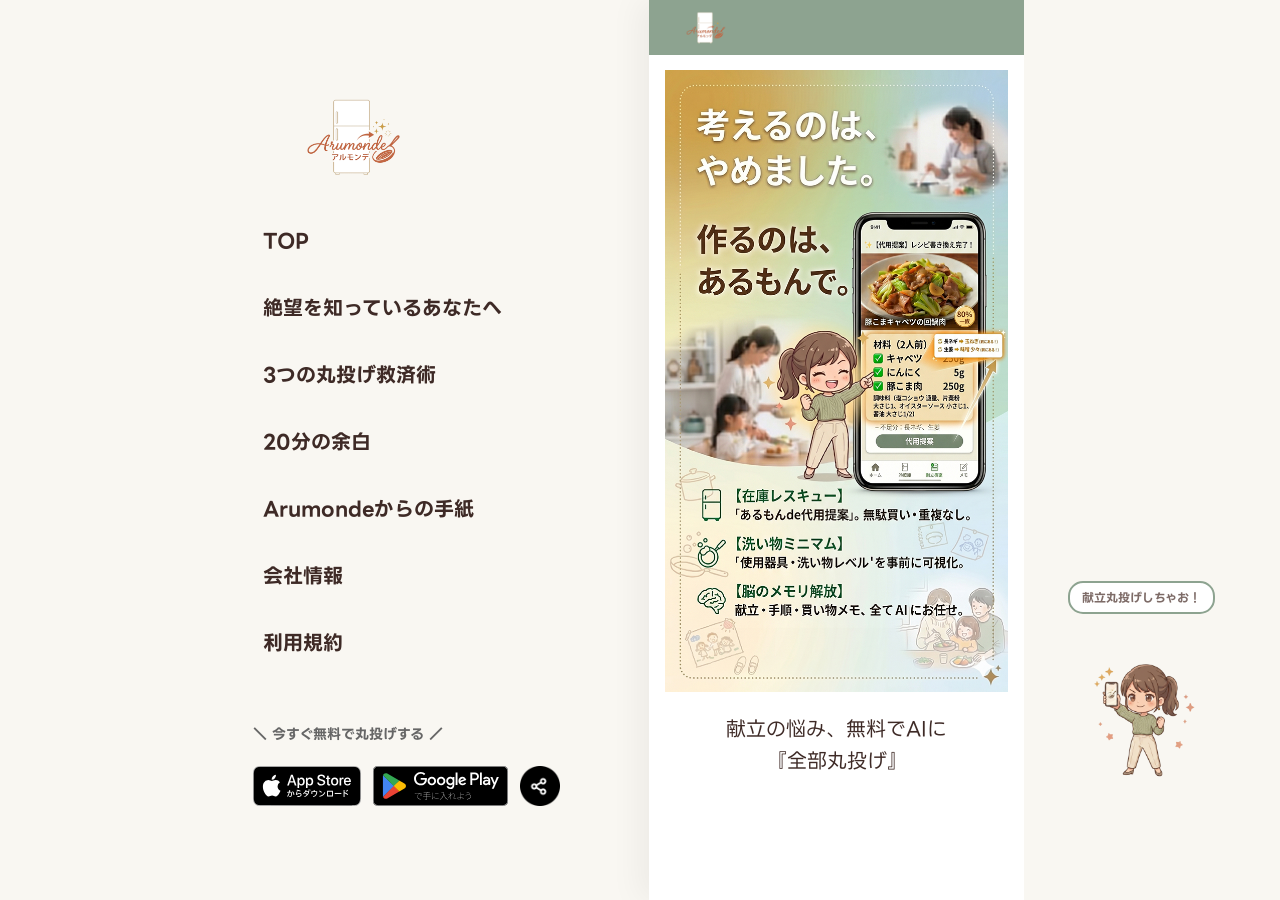
==== commit 2b8b694c: "20260420_午前中作業_ミニキャラ設定" ====
--- a/index.html
+++ b/index.html
@@ -4,7 +4,7 @@
     <meta charset="UTF-8">
     <meta name="viewport" content="width=device-width, initial-scale=1.0">
     <title>Arumonde</title>
-    <meta name="description" content="">
+    <meta name="description" content="考えるのは、やめました。冷蔵庫にあるもので「ほぼ作れる」を提案するAI献立アプリ「Arumonde」。献立を丸投げして、心にゆとりを。">
 
     <link rel="preconnect" href="https://fonts.googleapis.com">
     <link rel="preconnect" href="https://fonts.gstatic.com" crossorigin>
@@ -173,7 +173,7 @@
                 </section>
             </main>
 
-            <footer class="site-footer">
+            <footer id="footer" class="site-footer">
                 <div class="download-container is-fixed">
                     <ul>
                         <li><a href="#"><img src="images/Download_AppStore.svg" alt="App Store"></a></li>
@@ -201,5 +201,15 @@
                     </div>
                 </div>
             </footer>
-        </div> </div> </body>
+        </div>
+    </div> 
+
+    <div class="pc-character-area">
+        <div class="character-bubble" id="js-character-bubble">
+            <p id="js-character-text">献立丸投げしちゃお！</p>
+        </div>
+        <img src="images/misaki_default.png" alt="美咲さん" id="js-misaki-img">
+    </div>
+
+</body>
 </html>
--- a/css/style.css
+++ b/css/style.css
@@ -891,8 +891,9 @@
     justify-content: flex-end; /* 子要素（スマホ枠）を右端へ */
     right: 20%;
     background-color: #F9F7F2; /* PC全体の背景色（お好みで） */
-    min-height: 100vh;
+    height: 100vh;
     position: relative;
+    overflow: hidden; /* ブラウザ全体のスクロールを禁止 */
   }
   /* 2. 【左側】固定サイドバーの設定 */
   .pc-sidebar {
@@ -943,30 +944,42 @@
   }
   /* サイドバーのダウンロードエリア */
   .sidebar-download {
-    text-align: center;
-    margin-top: 40px;
+    text-align: left;
+    margin-top: 60px; /* メニューとの間隔を少し広げるとオシャレ */
+    width: 100%; /* 幅いっぱいに使って中央判定を正確に */
   }
   .sidebar-download p {
     font-weight: 700;
     font-size: 14px;
     margin-bottom: 20px;
     color: #666;
+    line-height: 1.6;
   }
   .download-btns {
     display: flex;
-    justify-content: center;
+    justify-content: flex-start;
     align-items: center;
     gap: 12px;
     list-style: none;
     padding: 0;
   }
-  .download-btns img {
-    height: 45px;
+  /* ストアボタンとシェアボタン共通のリンク設定 */
+  .download-btns li a {
+    display: flex;
+    align-items: center;
+    justify-content: center;
+    transition: transform 0.2s ease, opacity 0.3s ease;
+  }
+  .download-btns li a:hover {
+    opacity: 0.8;
+    transform: translateY(-2px); /* 少し浮き上がる演出 */
+  }
+  /* ストアボタン（AppStore / GooglePlay）のサイズ */
+  .download-btns img[alt="App Store"],
+  .download-btns img[alt="Google Play"],
+  .download-btns img[alt=share] {
+    height: 40px; /* 少しだけ小さくするとシェアボタンと馴染みます */
     width: auto;
-    transition: opacity 0.3s;
-  }
-  .download-btns a:hover img {
-    opacity: 0.8;
   }
   /* 3. 【右側】スマホ枠の設定 */
   .mobile-frame-wrapper {
@@ -976,7 +989,9 @@
     box-shadow: -10px 0 30px rgba(0, 0, 0, 0.05); /* 左側に境界の影 */
     position: relative;
     z-index: 20;
-    min-height: 100vh;
+    height: 100vh;
+    overflow-y: auto;
+    overflow-x: hidden;
   }
   /* 4. PC版では「固定」を解除する要素 */
   /* 上部ヘッダー：固定せず、スマホ枠の最上部に置く */
@@ -998,12 +1013,74 @@
     padding-top: 55px; /* ヘッダーがabsoluteなので、その分下げる */
   }
 }
+.pc-character-area {
+  position: fixed;
+  right: 5%; /* 右端からの距離（隙間に合わせて調整） */
+  bottom: 10%; /* 下からの位置 */
+  width: 150px; /* キャラクターのサイズ */
+  z-index: 30;
+  display: flex;
+  flex-direction: column;
+  align-items: center;
+  pointer-events: none; /* クリックの邪魔をしない */
+}
+
+/* キャラクター画像 */
+#js-misaki-img {
+  width: 100%;
+  height: auto;
+  transition: opacity 0.3s ease, transform 0.3s ease;
+  /* ふわふわ浮遊アニメーション */
+  animation: floating 3s ease-in-out infinite;
+  transform-origin: bottom center; /* 足元を基準に大きくする */
+}
+
+#js-misaki-img.is-large {
+  width: 140%; /* 親要素(160px)を突き抜けて大きくする */
+  /* transform: scale(1.3); でもOKですが、widthの方が制御しやすいです */
+}
+
+/* 吹き出し（お好みで） */
+.character-bubble {
+  background: #fff;
+  border: 2px solid #8DA390;
+  border-radius: 15px;
+  padding: 8px 12px;
+  margin-bottom: 10px;
+  position: relative;
+  font-size: 12px;
+  font-weight: 700;
+  color: #7D6B67;
+  opacity: 0; /* 最初は隠しておく */
+  transform: translateY(10px);
+  transition: all 0.5s ease;
+}
+
+.character-bubble.is-show {
+  opacity: 1;
+  transform: translateY(0);
+}
+
+@keyframes floating {
+  0% {
+    transform: translateY(0);
+  }
+  50% {
+    transform: translateY(-10px);
+  }
+  100% {
+    transform: translateY(0);
+  }
+}
 /* ==========================================================================
    スマホ版レイアウト (1024px未満)
    ========================================================================== */
 @media (max-width: 1023px) {
   /* PC用サイドバーを完全に消す */
   .pc-sidebar {
+    display: none;
+  }
+  .pc-character-area {
     display: none;
   }
   /* スマホ時は幅いっぱいに表示 */
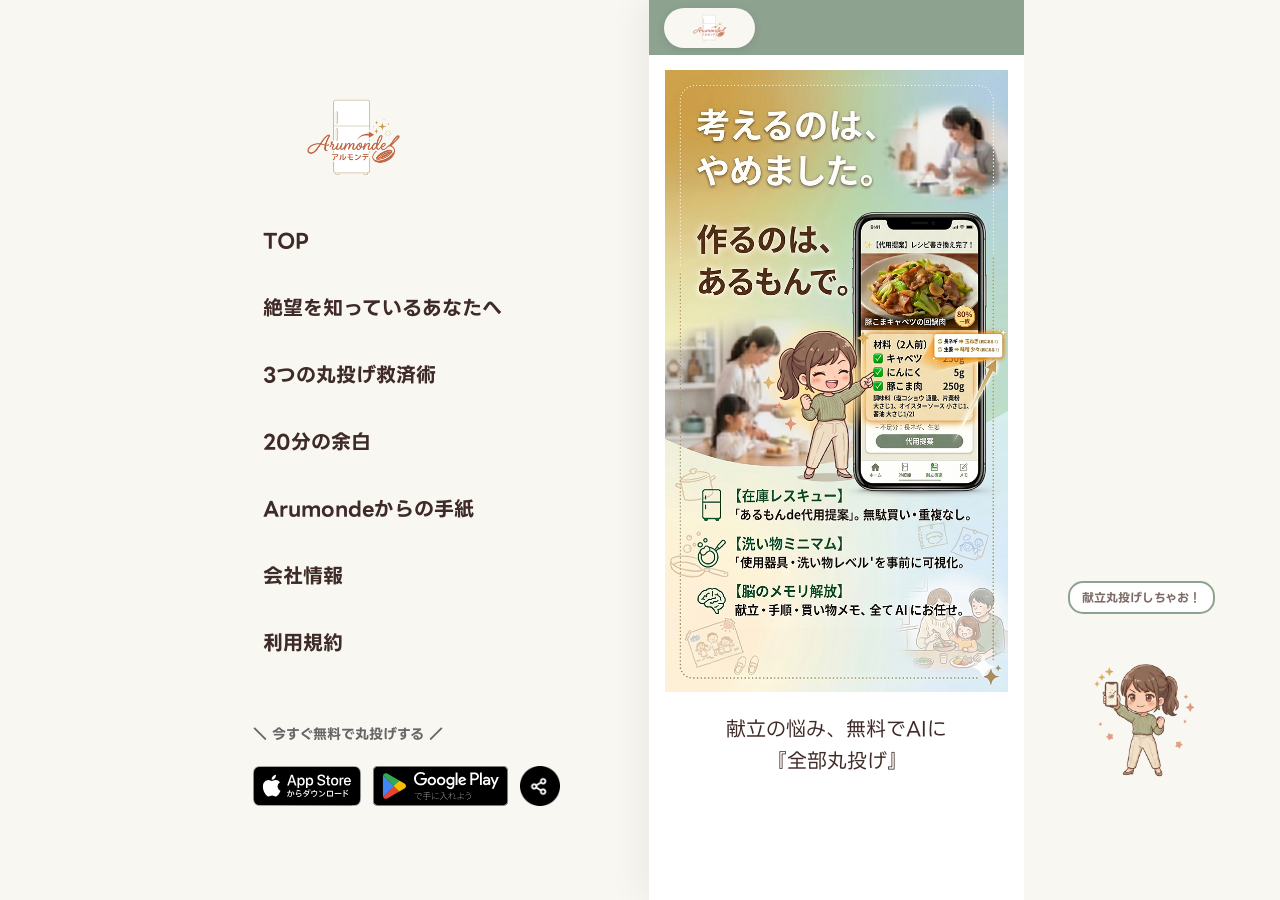
==== commit 1ddd1180: "20260420_納期提出" ====
--- a/index.html
+++ b/index.html
@@ -5,6 +5,27 @@
     <meta name="viewport" content="width=device-width, initial-scale=1.0">
     <title>Arumonde</title>
     <meta name="description" content="考えるのは、やめました。冷蔵庫にあるもので「ほぼ作れる」を提案するAI献立アプリ「Arumonde」。献立を丸投げして、心にゆとりを。">
+
+     <!-- //OGP -->
+    <meta property="og:locale" content="ja_JP">
+    <meta property="og:type" content="website">
+    <meta property="og:site_name" content="Arumonde（アルモンデ）">
+    <meta property="og:title" content="考えるのは、やめました。作るのは、あるもんで。｜アルモンデ">
+    <meta property="og:description" content="冷蔵庫にあるものだけで、AIが魔法のように献立を提案。毎日の『今日何作ろう？』の悩みから、あなたを解放します。">
+    <meta property="og:url" content="https://ito-office.github.io/Arumonde/">
+
+    <meta property="og:image" content="https://ito-office.github.io/Arumonde/images/ogp.png">
+    <meta property="og:image:width" content="1200">
+    <meta property="og:image:height" content="630">
+    <meta property="og:image:alt" content="冷蔵庫から食材が飛び出し、AIが献立を提案しているアルモンデのイメージ画像">
+
+    <meta name="twitter:card" content="summary_large_image">
+    <meta name="twitter:title" content="Arumonde（アルモンデ）｜AI献立作成アプリ">
+    <meta name="twitter:description" content="献立の悩み、無料でAIに『全部丸投げ』！">
+    <meta name="twitter:image" content="https://ito-office.github.io/Arumonde/images/ogp.png">
+
+    <meta name="robots" content="noindex,nofollow">
+    
 
     <link rel="preconnect" href="https://fonts.googleapis.com">
     <link rel="preconnect" href="https://fonts.gstatic.com" crossorigin>
@@ -141,7 +162,13 @@
                         </div>
                         <div class="video-section"> 
                             <p>基本的な操作方法はこちら</p>
-                            <video src="videos/howto.mp4" controls playsinline poster="images/video-thumbnail.jpg"></video>
+                            <video 
+                                src="video/arumonde_demo_video.mp4" 
+                                controls
+                                playsinline 
+                                poster="images/video_thumbnail.png">
+                                ご使用のブラウザはビデオタグをサポートしていません。
+                            </video>
                         </div>
                     </div>
                 </section>
@@ -158,8 +185,8 @@
                         </div>
                         <div class="experience-gallery">
                             <div class="gallery-row-top">
-                                <div class="gallery-item"><img src="images/sec03_01.png" alt="余白1"></div>
-                                <div class="gallery-item"><img src="images/sec03_02.png" alt="余白2"></div>
+                                <div class="gallery-item"><img src="images/sec03_01.jpg" alt="余白1"></div>
+                                <div class="gallery-item"><img src="images/sec03_02.jpg" alt="余白2"></div>
                             </div>
                             <div class="gallery-row-bottom">
                                 <div class="gallery-item"><img src="images/sec03_03.png" alt="家族"></div>
--- a/css/style.css
+++ b/css/style.css
@@ -328,14 +328,25 @@
 
 /* ロゴのサイズ調整 */
 .header-logo img {
-  height: 35px; /* 少し大きく調整 */
+  height: 30px;
   width: auto;
   display: block;
   -o-object-fit: contain;
      object-fit: contain;
 }
 
-/* ハンバーガーメニュー自体も375px内に収める */
+.header-logo a {
+  display: inline-flex;
+  align-items: center;
+  background-color: #F9F7F2; /* ロゴの後ろだけ白くする */
+  padding: 4px 10px;
+  border-radius: 20px; /* 角丸で柔らかい印象に */
+  height: 40px; /* ヘッダーの高さに合わせて調整 */
+  box-sizing: border-box;
+  transition: all 0.3s ease;
+  box-shadow: 0 2px 8px rgba(0, 0, 0, 0.1); /* ほんの少し影を付けるとより引き立ちます */
+}
+
 /* --- 3. ハンバーガーボタン（三本線の位置修正済み） --- */
 .hamburger-btn {
   -webkit-appearance: none;
@@ -471,7 +482,6 @@
   color: #FFA891;
 }
 
-/* ダウンロードエリア */
 .download-container ul {
   display: flex;
   list-style: none;
@@ -544,7 +554,23 @@
   padding: 16px;
 }
 
+.despair-container {
+  width: 100%;
+  max-width: 375px; /* スマホの基準幅に合わせる */
+  margin: 0 auto; /* コンテナ自体を中央寄せ */
+}
+
+.despair-content-grid {
+  display: flex;
+  flex-direction: column;
+  align-items: center; /* 子要素（カード）を中央に寄せる */
+  gap: 30px; /* カード同士の縦の隙間 */
+  padding: 0 16px; /* 左右に余白を持たせる */
+}
+
 .despair-card {
+  width: 100%;
+  max-width: 343px; /* 救済編のカード幅と合わせると統一感が出ます */
   background: #fff;
   border-radius: 16px;
   padding: 20px;
@@ -558,6 +584,15 @@
 }
 .despair-card .scene-body p {
   text-align: center;
+}
+.despair-card {
+  /* 画像がはみ出さないように調整 */
+}
+.despair-card .scene-img img {
+  width: 100%;
+  height: auto;
+  border-radius: 8px;
+  margin-bottom: 12px;
 }
 
 /* ==========================================================================
@@ -660,7 +695,7 @@
   font-size: 20px;
 }
 .video-section video {
-  width: 80%;
+  width: 100%;
   max-width: 343px;
   height: auto;
   border-radius: 16px;
@@ -705,12 +740,19 @@
   background-color: #fff;
   border: 8px solid #fff;
   box-shadow: 0 4px 10px rgba(0, 0, 0, 0.1);
+  /* 【追加】回転によるボケ（エイリアス）を防ぐおまじない */
+  backface-visibility: hidden;
+  transform-style: preserve-3d;
 }
 .experience-gallery .gallery-item img {
   width: 100%;
   height: 100%;
   -o-object-fit: cover;
      object-fit: cover;
+  /* 【追加】ブラウザの画像描画アルゴリズムを最適化 */
+  image-rendering: auto; /* 他のブラウザ用 */
+  /* Safariなどでボケるのを防ぐおまじない（追加推奨） */
+  transform: translateZ(0);
 }
 .experience-gallery {
   /* 上段の2枚並び */
@@ -723,6 +765,8 @@
 .experience-gallery .gallery-row-top .gallery-item {
   width: 163px;
   height: 200px;
+  /* 回転させる要素にはこれを入れておくと綺麗になります */
+  will-change: transform;
   /* 遊び心の傾き */
 }
 .experience-gallery .gallery-row-top .gallery-item:nth-child(odd) {
@@ -811,7 +855,7 @@
 /* --- コピーライトなどの情報部分 --- */
 .footer-info {
   background-color: #F9F7F2; /* ベースカラー背景 */
-  padding: 16px 20px 80px; /* 固定バーが被るので下を多めに */
+  padding: 16px 20px 72px; /* 固定バーが被るので下を多めに */
   text-align: center;
   position: relative; /* z-indexのため */
   z-index: 10; /* 画像より上に配置 */
@@ -1023,21 +1067,24 @@
   flex-direction: column;
   align-items: center;
   pointer-events: none; /* クリックの邪魔をしない */
+  justify-content: flex-end; /* 足元を基準に並べる */
+  height: 300px; /* 十分な高さを確保しておく */
 }
 
 /* キャラクター画像 */
 #js-misaki-img {
   width: 100%;
   height: auto;
-  transition: opacity 0.3s ease, transform 0.3s ease;
+  transition: opacity 0.3s ease, transform 0.3s ease, width 0.3s ease;
   /* ふわふわ浮遊アニメーション */
   animation: floating 3s ease-in-out infinite;
   transform-origin: bottom center; /* 足元を基準に大きくする */
 }
 
 #js-misaki-img.is-large {
-  width: 140%; /* 親要素(160px)を突き抜けて大きくする */
-  /* transform: scale(1.3); でもOKですが、widthの方が制御しやすいです */
+  /* 親要素(150px)を突き抜けるために max-width を解除します */
+  max-width: none !important;
+  width: 150%; /* 140%〜160%くらいでお好みで調整してください */
 }
 
 /* 吹き出し（お好みで） */
